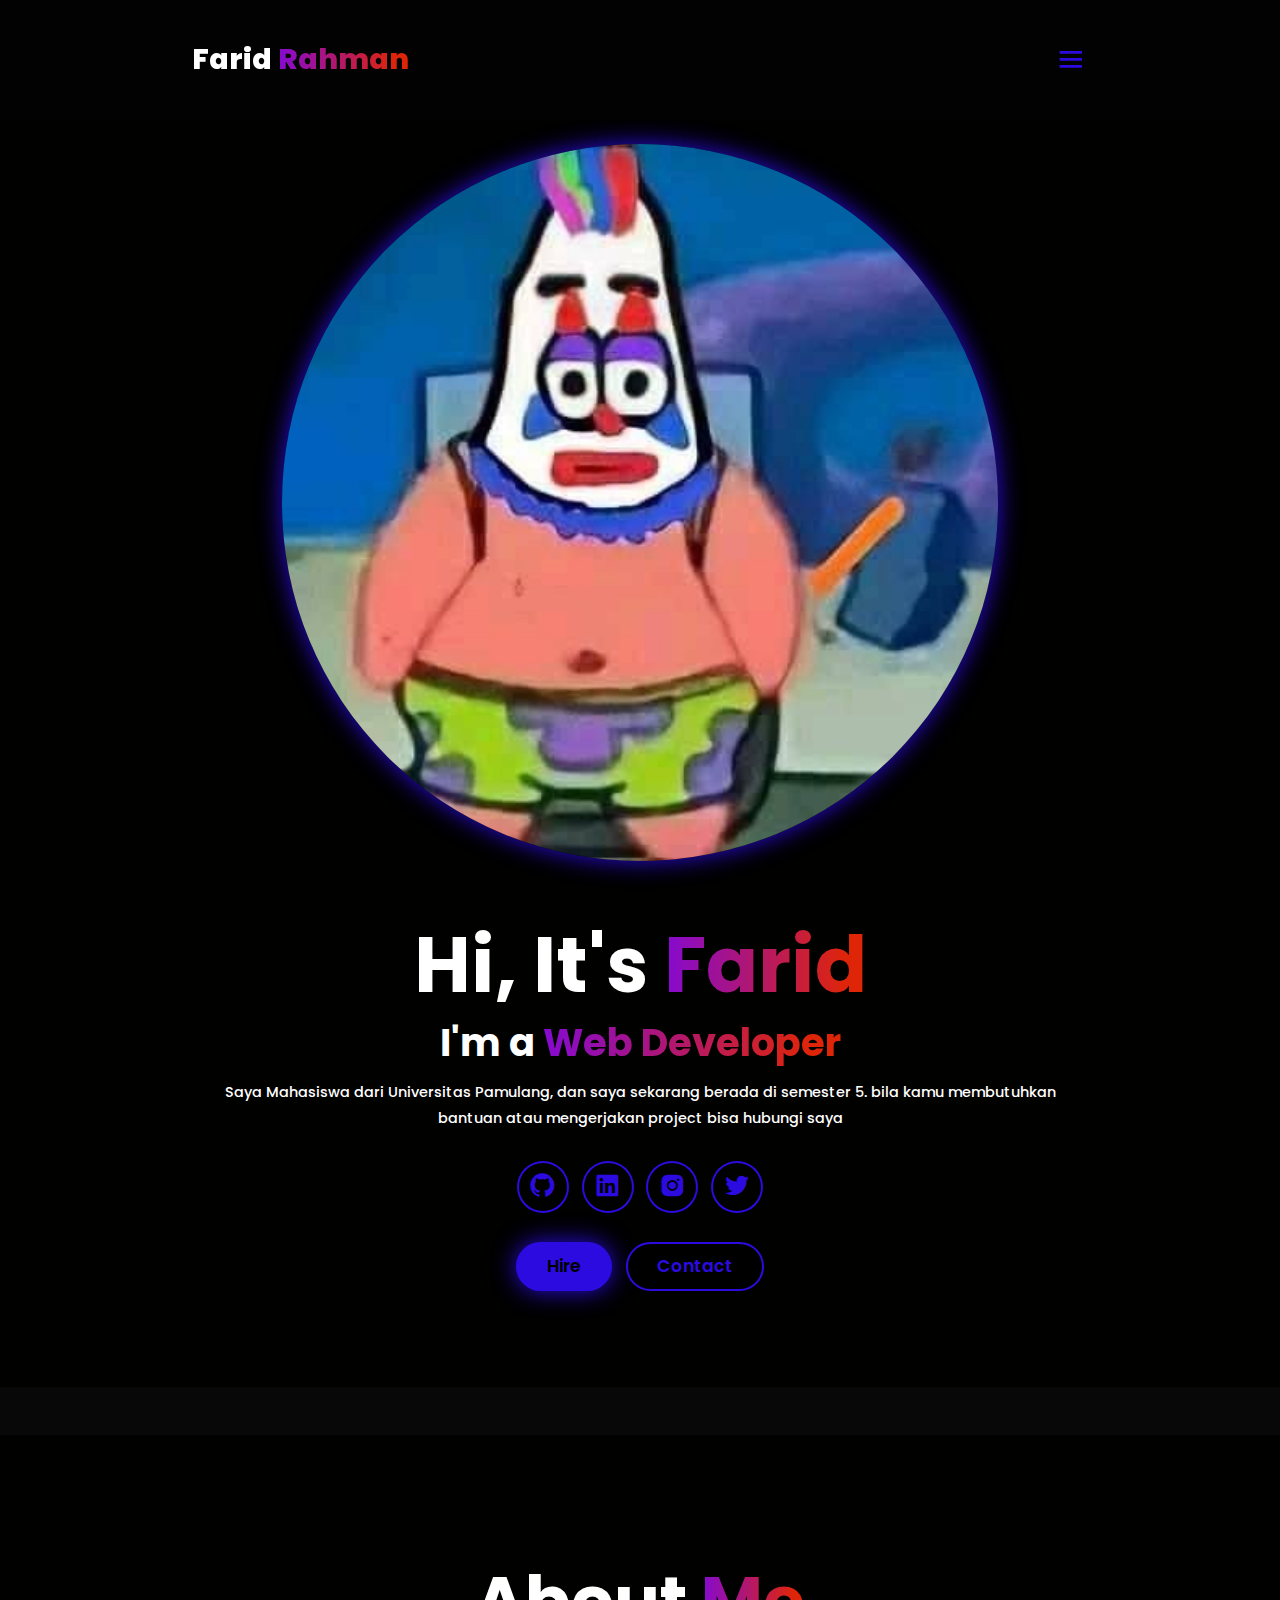
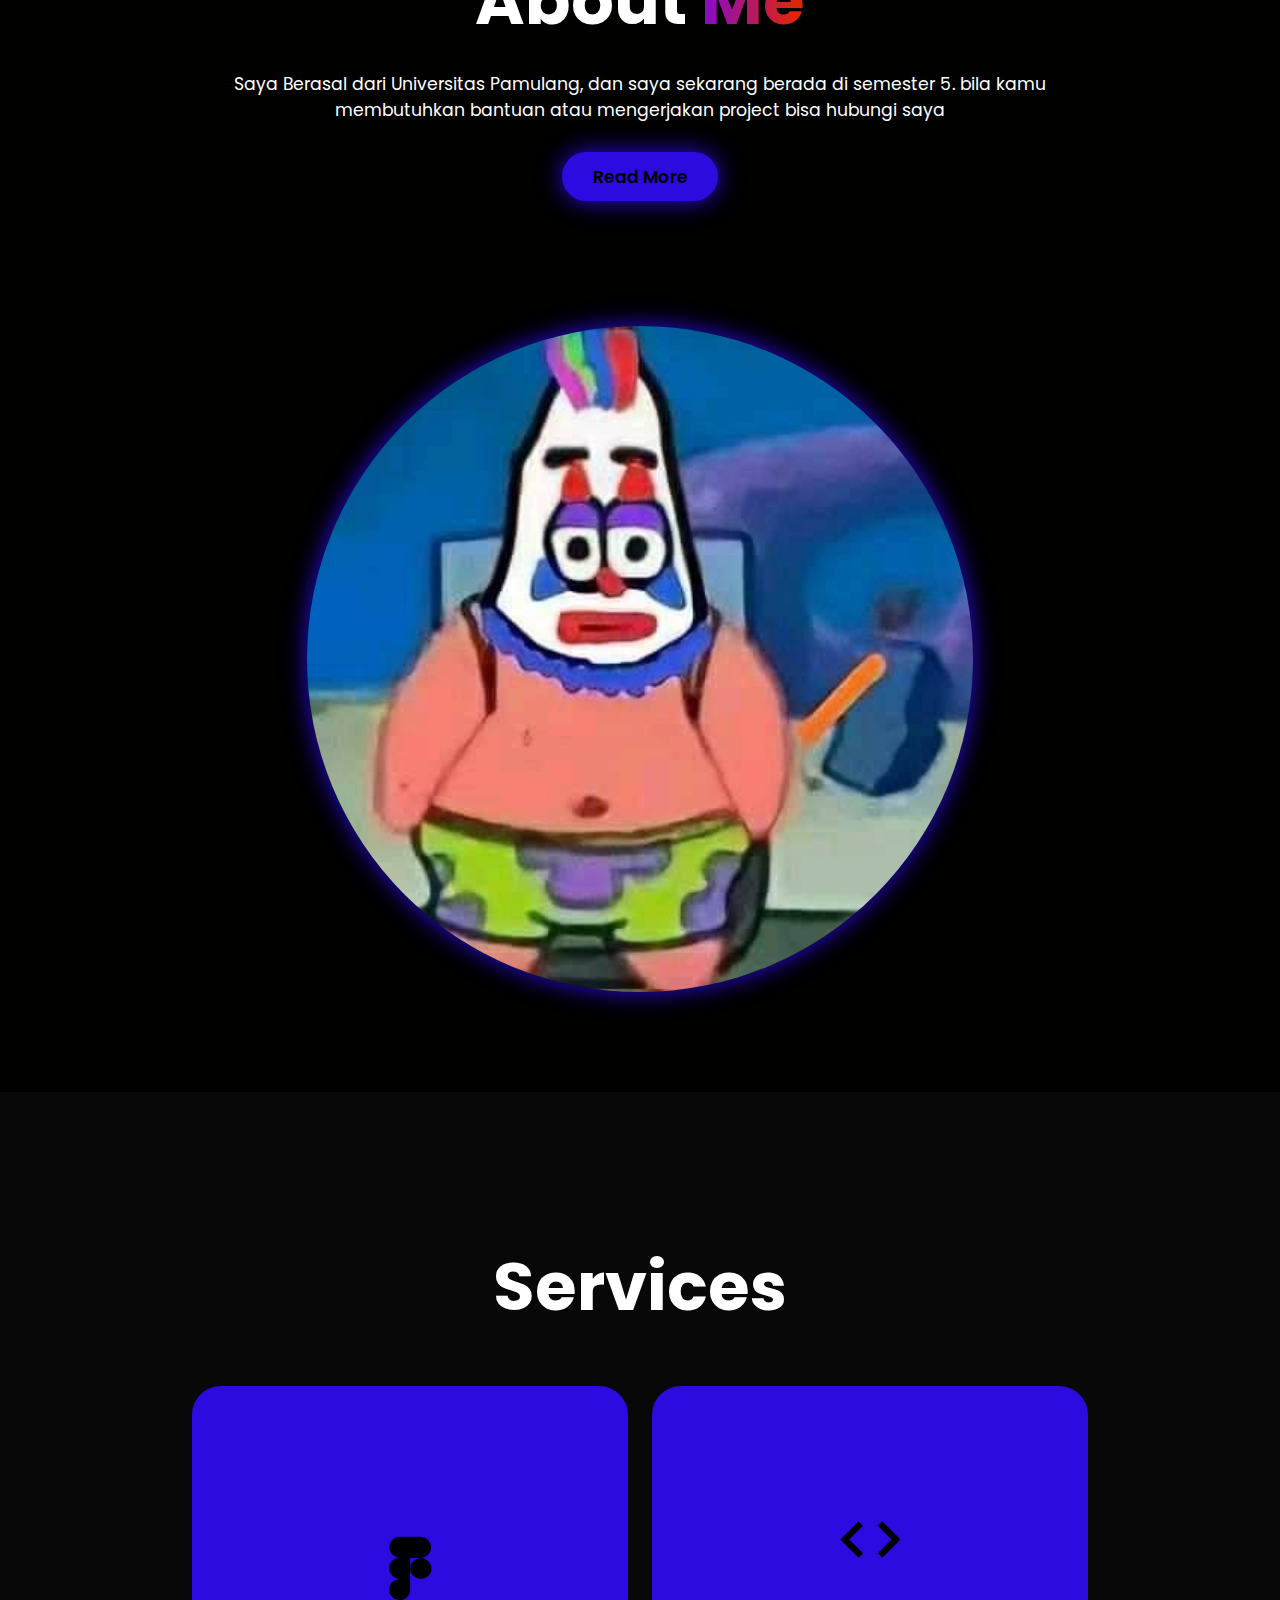
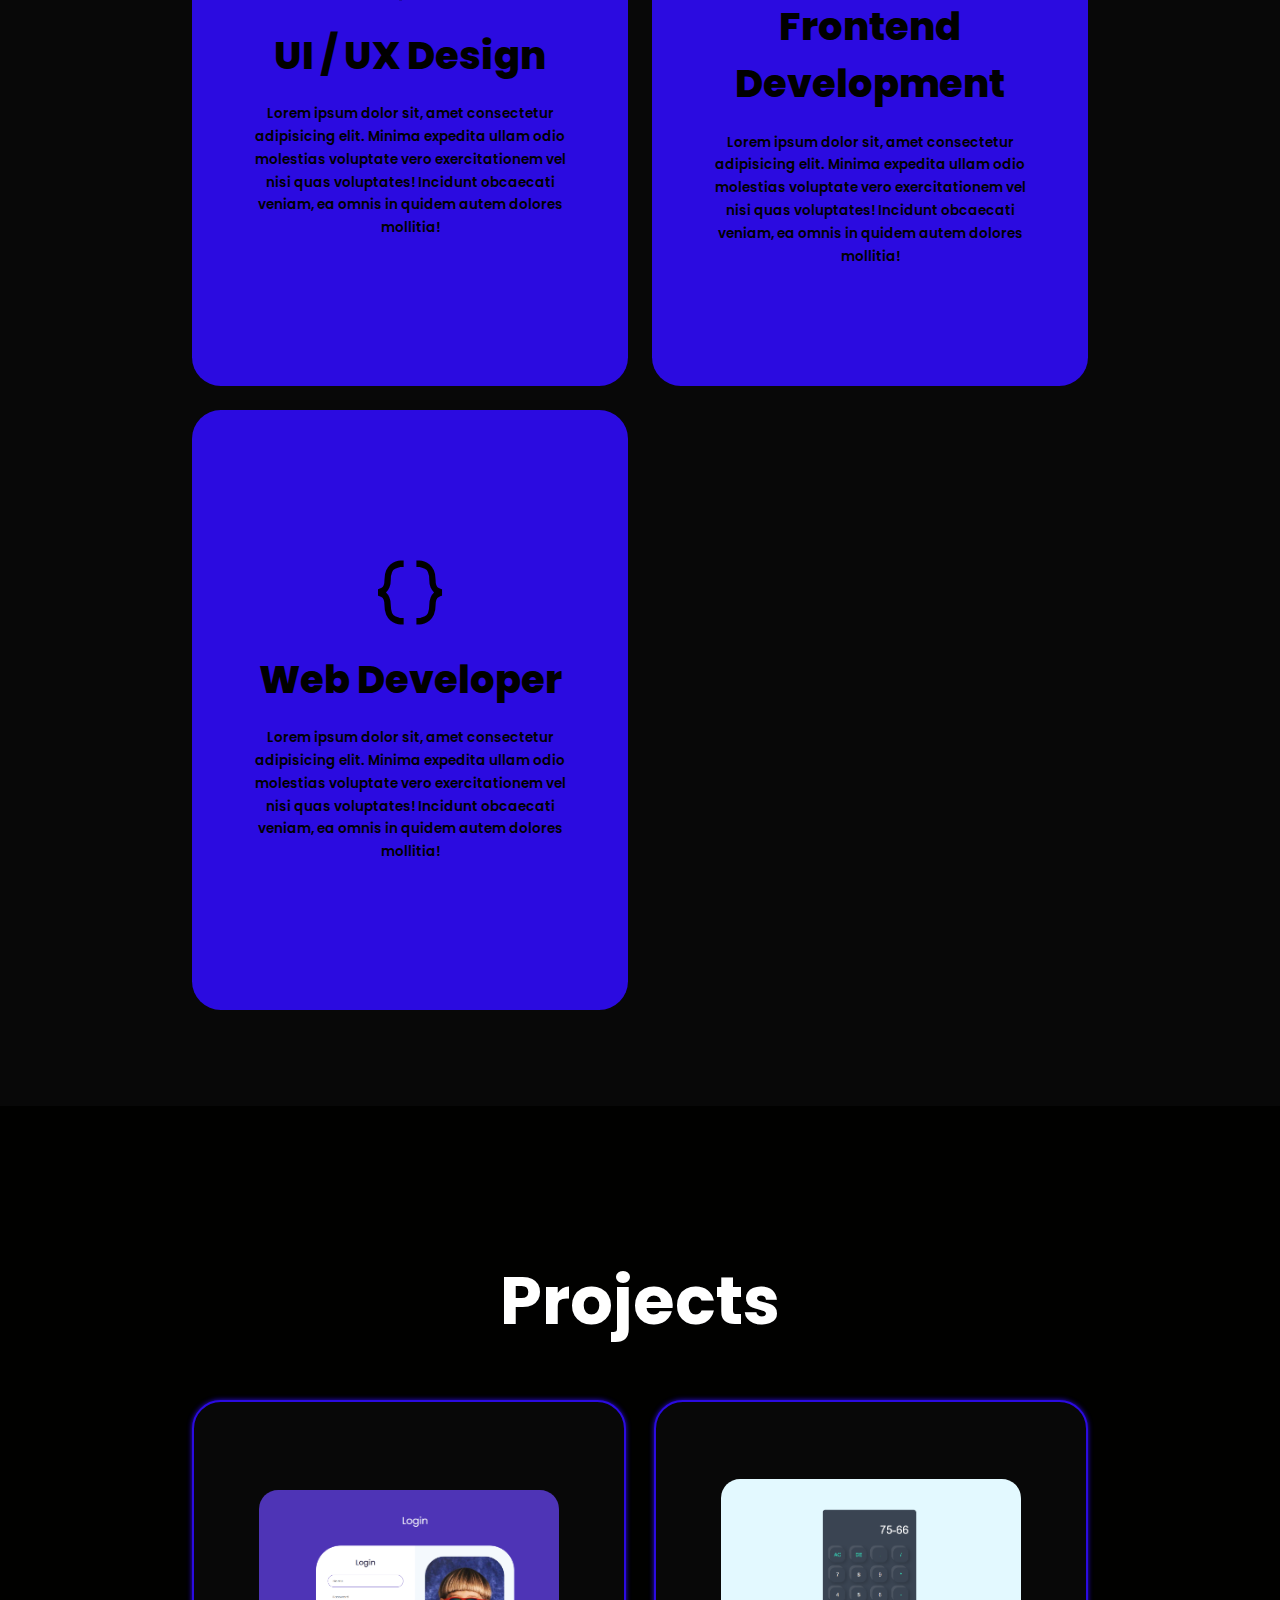
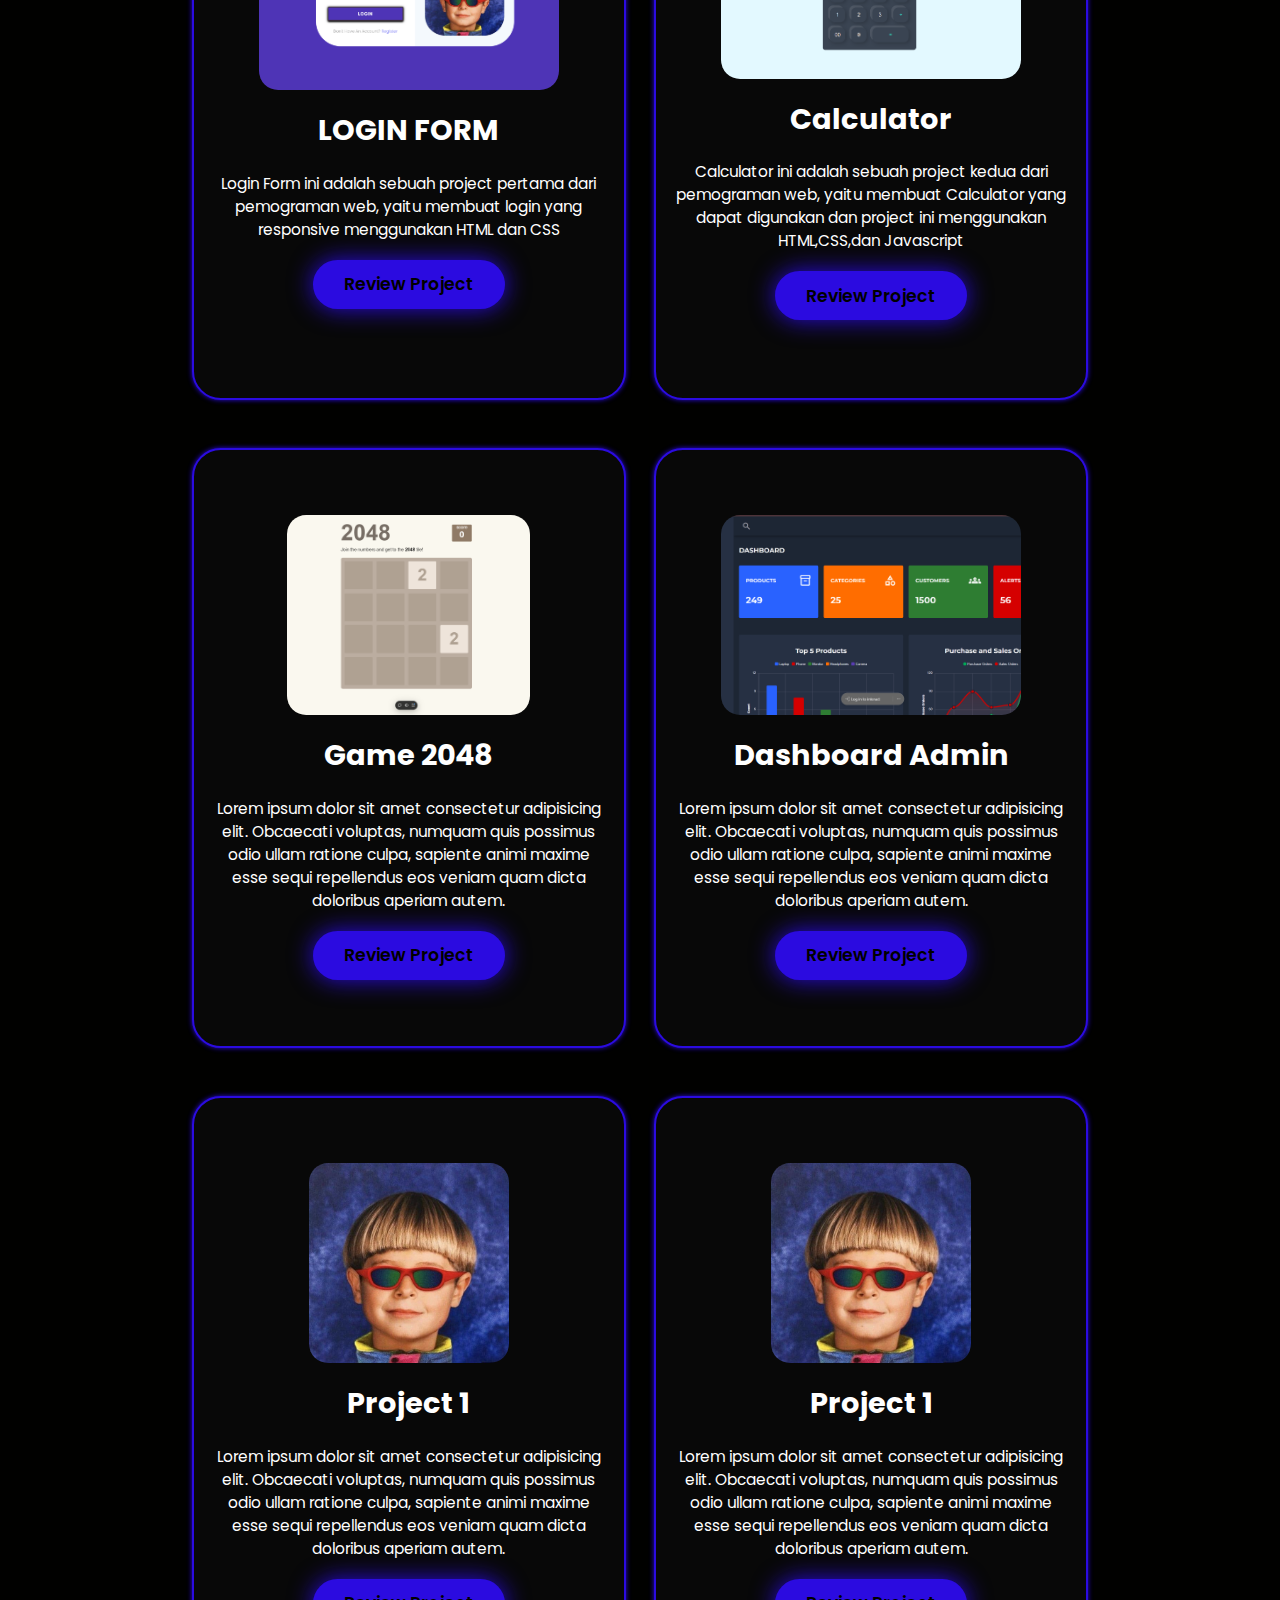
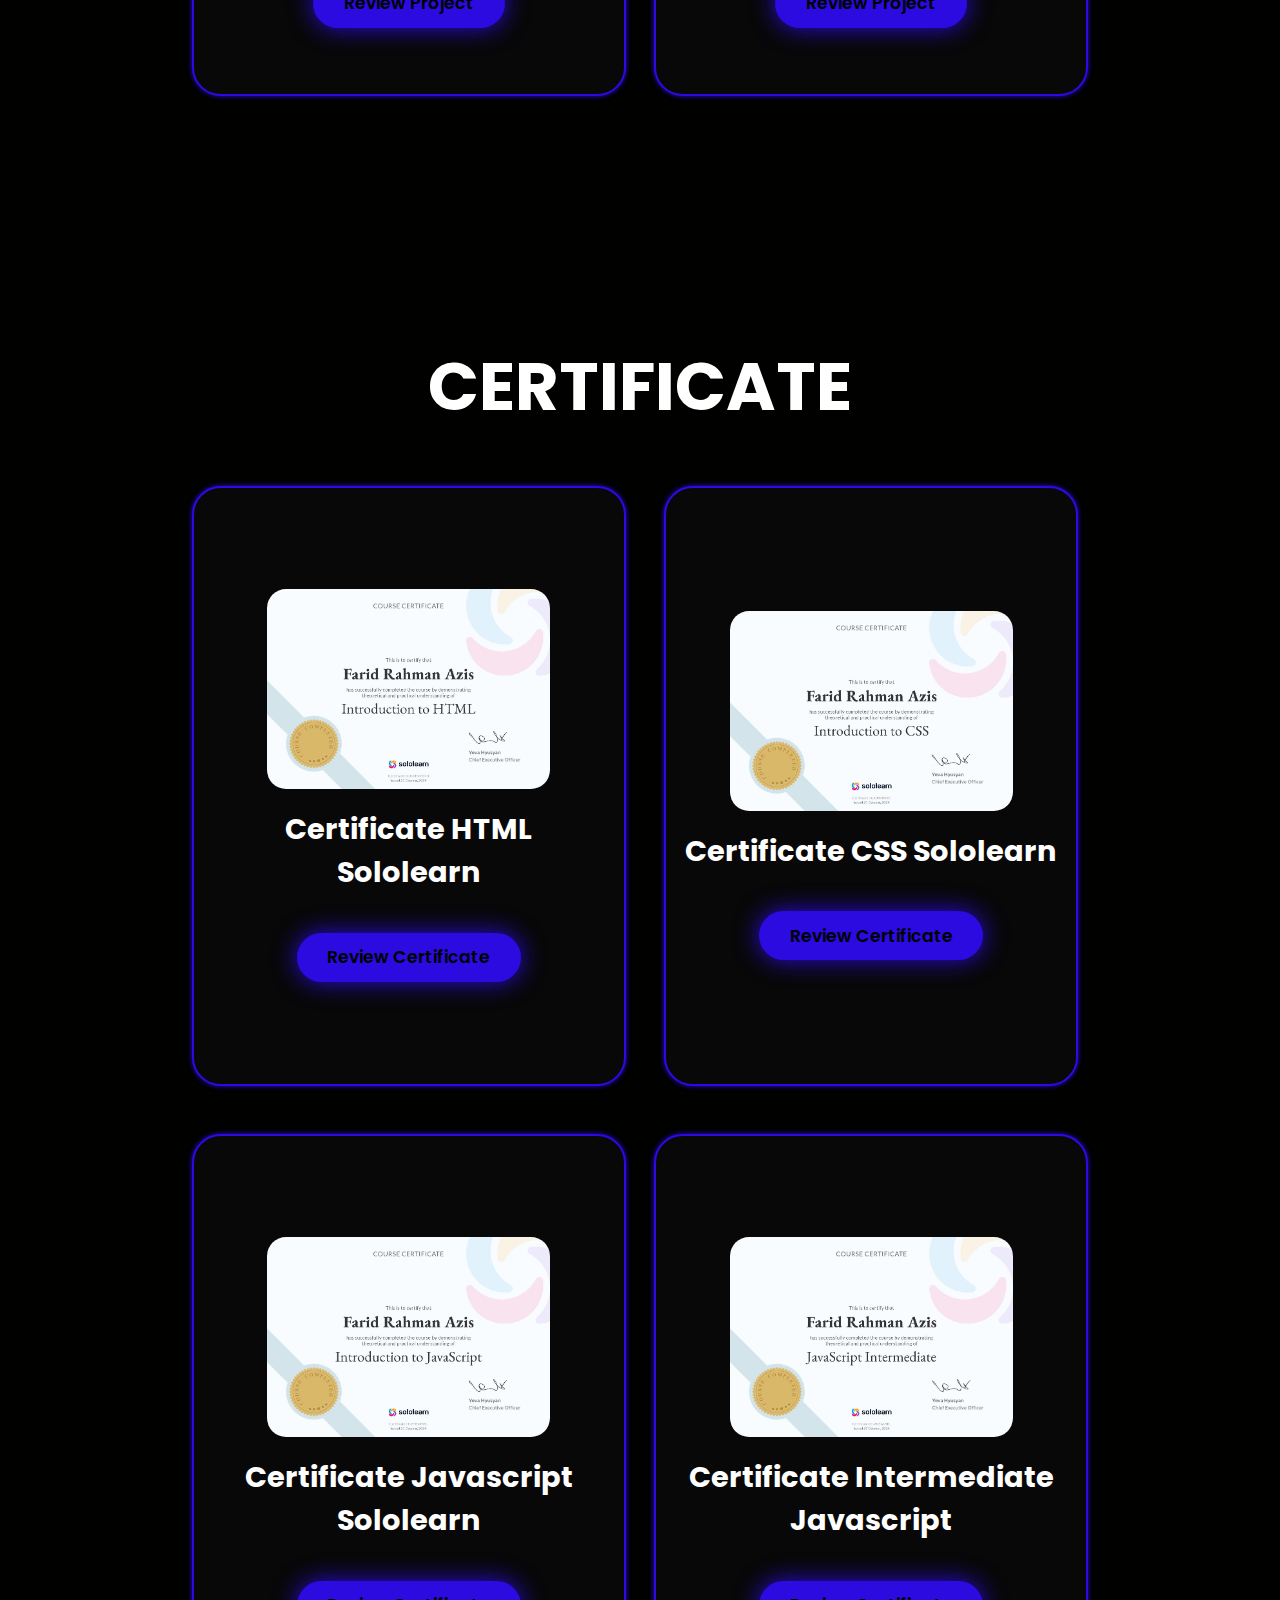
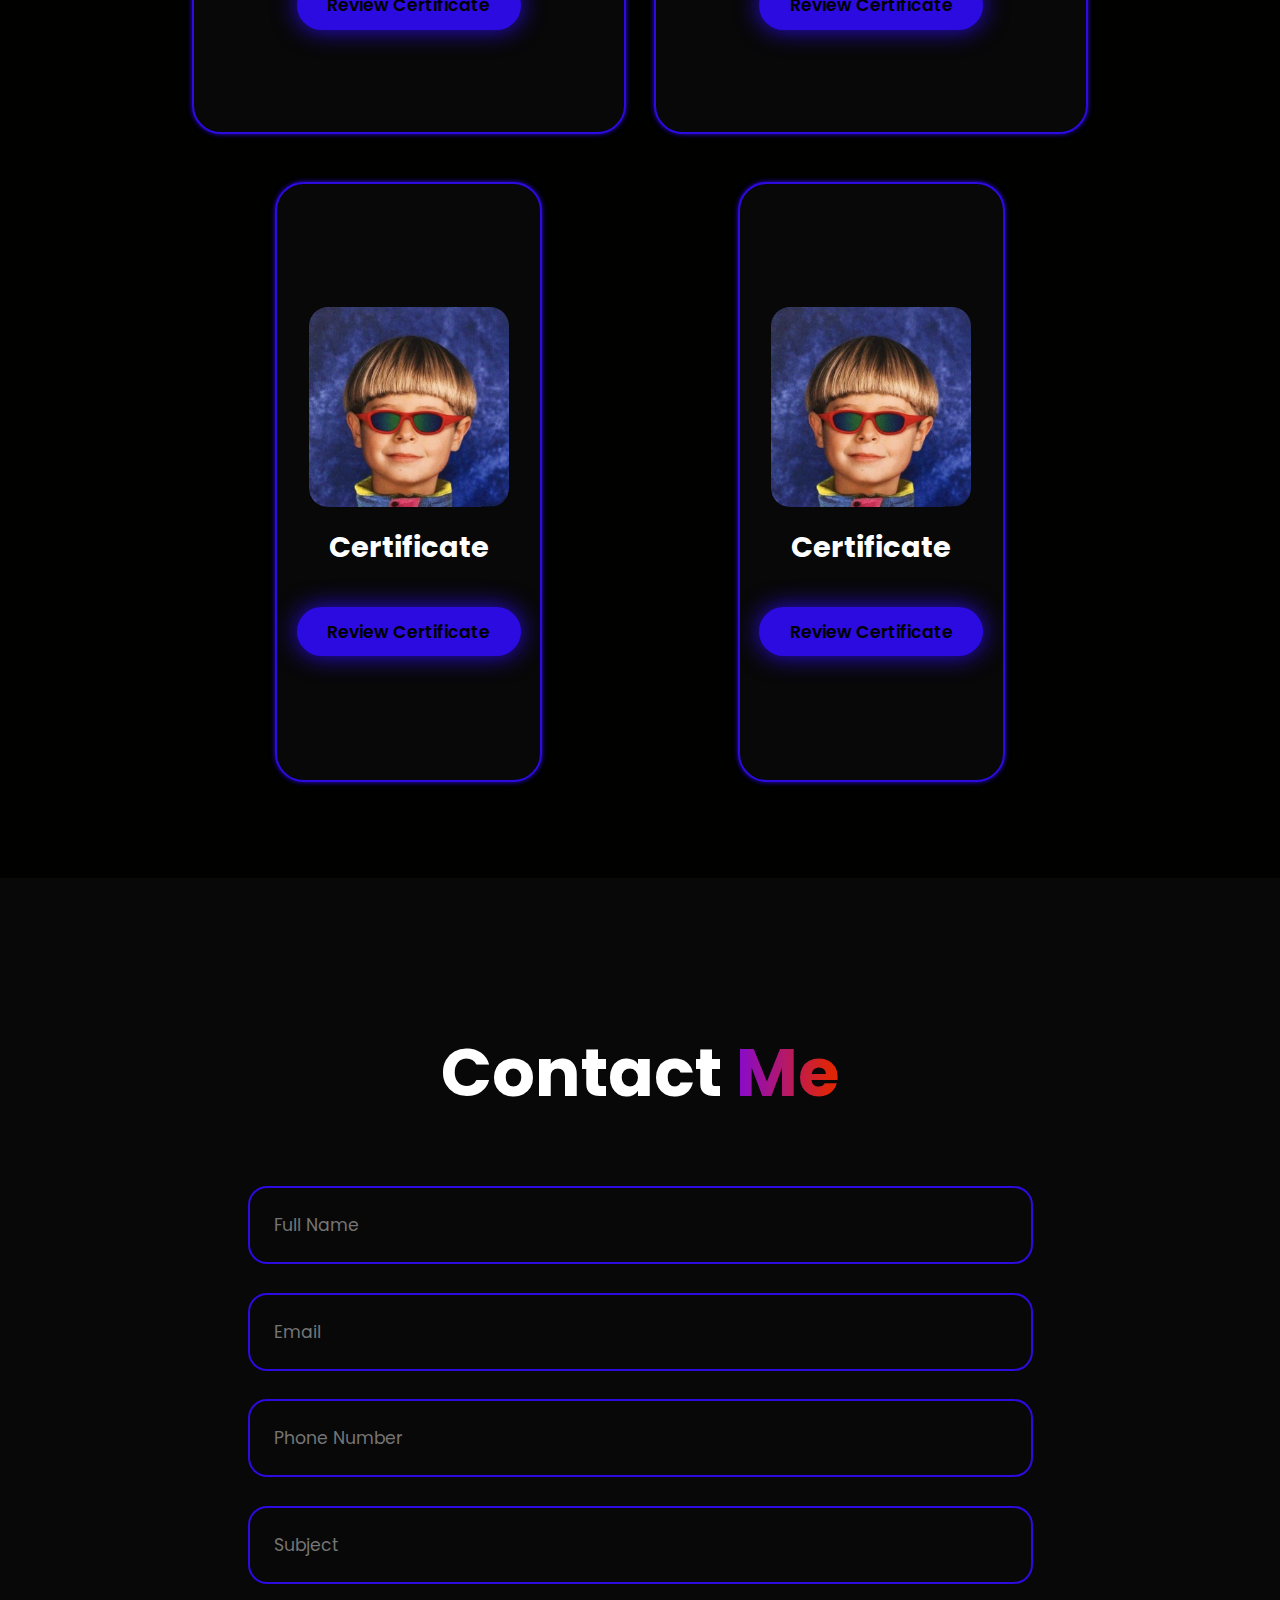
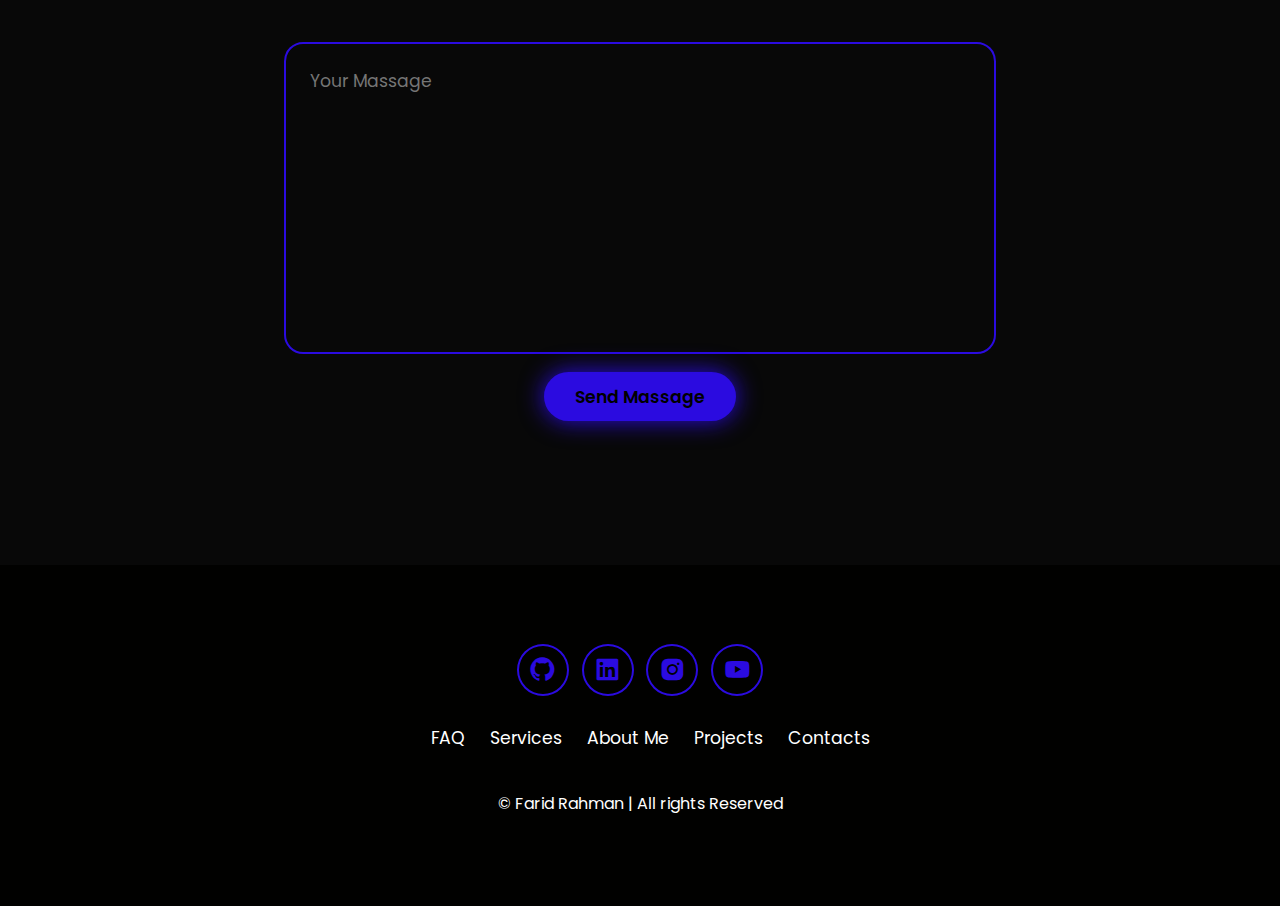
==== index.html @ cf9cace5 "fix" ====
<!DOCTYPE html>
<html lang="en">
<head>
    <meta charset="UTF-8">
    <meta name="viewport" content="width=device-width, initial-scale=1.0">
    <title>Portofolio</title>
    <link rel="stylesheet" href="style.css">
    <link href='https://unpkg.com/boxicons@2.1.4/css/boxicons.min.css' rel='stylesheet'>
</head>
<body>
    <header class="header">

        <a href="#home" class="logo">
            Farid <span>Rahman</span>
        </a>

        <i class="bx bx-menu" id="menu-icon"></i>
        
        <nav class="navbar">
            <a href="#home">Home</a>
            <a href="#about">About</a>
            <a href="#services">Services</a>
            <a href="#projects">Projects</a>
            <a href="#Certificate">Certificate</a>
            <a href="#contact">Contact</a>
        </nav>

        <button class="gradient-btn">Contact Me</button>

        
    </header>

    <section class="home" id="home">
        <div class="home-content">
            <h1>Hi, It's <span>Farid</span></h1>
            <h3>I'm a <span>Web Developer</span></h3>
            <p>Saya Mahasiswa dari Universitas Pamulang, dan saya sekarang berada di semester 5. bila kamu membutuhkan bantuan atau mengerjakan project bisa hubungi saya</p>

            <div class="social-icons">
                <a href="https://github.com/FaridRah16">
                    <i class="bx bxl-github"></i>
                </a>

                <a href="">  <i class="bx bxl-linkedin-square"></i></a>
                

                <a href="https://www.instagram.com/faridrah__/"><i class="bx bxl-instagram-alt"></i></a>
    
                <a href="#"><i class="bx bxl-twitter"></i></a>
            </div>
            
            <div class="btn-group">
                <a href="#" class="btn">Hire</a>
                <a href="#contact" class="btn">Contact</a>
            </div>
        </div>
        
        <div class="home-img">
            <img src="patric.jpg" alt="">
        </div>
        
    </section>


    <section class="about" id="about">
        
    <div class="about-img">
        <img src="patric.jpg" alt="">
    </div>

    <div class="about-content">
        <h2>About <span>Me</span></h2>
        <p>Saya Berasal dari Universitas Pamulang, dan saya sekarang berada di semester 5. bila kamu membutuhkan bantuan atau mengerjakan project bisa hubungi saya</p>
        <a href="#" class="btn">Read More</a>
    </div>

    </section>

    <section class="services" id="services">
        <h2 class="heading">Services</h2>

            <div class="services-container">
                <div class="service-box">
                    <div class="services-info">
                        <i class="bx bxl-figma"></i>
                        <h4>UI / UX Design</h4>
                        <p>Lorem ipsum dolor sit, amet consectetur adipisicing elit. Minima expedita ullam odio molestias voluptate vero exercitationem vel nisi quas voluptates! Incidunt obcaecati veniam, ea omnis in quidem autem dolores mollitia!</p>
                    </div>
                </div>
            
            <div class="service-box">
                <div class="services-info">
                    <i class="bx bx-code"></i>
                    <h4>Frontend Development</h4>
                    <p>Lorem ipsum dolor sit, amet consectetur adipisicing elit. Minima expedita ullam odio molestias voluptate vero exercitationem vel nisi quas voluptates! Incidunt obcaecati veniam, ea omnis in quidem autem dolores mollitia!</p>
                </div>
            </div> 
            
            <div class="service-box">
                <div class="services-info">
                    <i class="bx bx-code-curly"></i>
                    <h4>Web Developer</h4>
                    <p>Lorem ipsum dolor sit, amet consectetur adipisicing elit. Minima expedita ullam odio molestias voluptate vero exercitationem vel nisi quas voluptates! Incidunt obcaecati veniam, ea omnis in quidem autem dolores mollitia!</p>
                </div>
            </div> 
        </div>
    </section>

    <section class="projects" id="projects">
        <h1 class="heading">Projects</h1>

        <div class="projects-box">
            
            <div class="project-card">
                <img src="image.png" alt="">

                <h3>LOGIN FORM</h3>
                <p>Login Form ini adalah sebuah project pertama dari pemograman web, yaitu membuat login yang responsive menggunakan HTML dan CSS </p>
                <a href="https://vercel.live/link/login-ecru-six.vercel.app?via=project-dashboard-alias-list&p=1" class="btn">Review Project</a>
            </div>

            <div class="project-card">
                <img src="calc.png" alt="">
                
                <h3>Calculator</h3>
                <p>Calculator ini adalah sebuah project kedua dari pemograman web, yaitu membuat Calculator yang dapat digunakan dan project ini menggunakan HTML,CSS,dan Javascript</p>
                <a href="https://vercel.live/link/calculator-2-snowy.vercel.app?via=project-dashboard-alias-list&p=1" class="btn">Review Project</a>
            </div>
            
            <div class="project-card">
                <img src="2048.png" alt="">

                <h3>Game 2048</h3>
                <p>Lorem ipsum dolor sit amet consectetur adipisicing elit. Obcaecati voluptas, numquam quis possimus odio ullam ratione culpa, sapiente animi maxime esse sequi repellendus eos veniam quam dicta doloribus aperiam autem.</p>
                <a href="https://2048-snowy.vercel.app/" class="btn">Review Project</a>
            </div>
            
            <div class="project-card">
                <img src="dashboard.png" alt="">

                <h3>Dashboard Admin</h3>
                <p>Lorem ipsum dolor sit amet consectetur adipisicing elit. Obcaecati voluptas, numquam quis possimus odio ullam ratione culpa, sapiente animi maxime esse sequi repellendus eos veniam quam dicta doloribus aperiam autem.</p>
                <a href="https://dasboard-admin.vercel.app/" class="btn">Review Project</a>
            </div>

            <div class="project-card">
                <img src="foto.jpg" alt="">

                <h3>Project 1</h3>
                <p>Lorem ipsum dolor sit amet consectetur adipisicing elit. Obcaecati voluptas, numquam quis possimus odio ullam ratione culpa, sapiente animi maxime esse sequi repellendus eos veniam quam dicta doloribus aperiam autem.</p>
                <div class="btn">Review Project</div>
            </div>

            <div class="project-card">
                <img src="foto.jpg" alt="">

                <h3>Project 1</h3>
                <p>Lorem ipsum dolor sit amet consectetur adipisicing elit. Obcaecati voluptas, numquam quis possimus odio ullam ratione culpa, sapiente animi maxime esse sequi repellendus eos veniam quam dicta doloribus aperiam autem.</p>
                <div class="btn">Review Project</div>
            </div>
        </div>
    </section>

    <section class="projects" id="Certificate">
        <h1 class="heading">CERTIFICATE</h1> 

        <div class="projects-box">
            
            <div class="project-card">
                <img src="certifhtml.jpg" alt="">

                <h3>Certificate HTML Sololearn</h3>
                <p></p>
                <a href="https://www.sololearn.com/certificates/CC-GGHXYO7D" class="btn">Review Certificate </a>
            </div>

            <div class="project-card">
                <img src="certifcss.jpg" alt="">
                
                <h3>Certificate CSS Sololearn</h3>
                <p></p>
                <a href="https://www.sololearn.com/certificates/CC-EJNOAIXE" class="btn">Review Certificate</a>
            </div>
            
            <div class="project-card">
                <img src="certifjava.jpg" alt="">

                <h3>Certificate Javascript Sololearn</h3>
                <p></p>
                <a href="https://www.sololearn.com/certificates/CC-PFRXIMRL" class="btn">Review Certificate</a>
            </div>
            
            <div class="project-card">
                <img src="intermediate java.jpg" alt="">

                <h3>Certificate Intermediate Javascript</h3>
                <p></p>
                <a href="https://www.sololearn.com/certificates/CC-WJBAU9KL" class="btn">Review Certificate</a>
            </div>

            <div class="project-card">
                <img src="foto.jpg" alt="">

                <h3>Certificate</h3>
                <p></p>
                <div class="btn">Review Certificate</div>
            </div>

            <div class="project-card">
                <img src="foto.jpg" alt="">

                <h3>Certificate</h3>
                <p></p>
                <div class="btn">Review Certificate</div>
            </div>
        </div>
    </section>

    <section class="contact" id="contact">

        <h2 class="heading">Contact <span>Me</span></h2>

        <form action="#">
            <div class="input-group">
                <div class="input-box">
                    <input type="text" placeholder="Full Name">
                    <input type="email" placeholder="Email">
                </div>
                <div class="input-box">
                    <input type="number" placeholder="Phone Number">
                    <input type="text" placeholder="Subject">
                </div>
            </div>

            <div class="input-group-2">
                <textarea name="" id="" placeholder="Your Massage" cols="30" rows="10"></textarea>
                <input type="Submit" value="Send Massage" class="btn">
            </div>
        </form>
    </section>
    

    <footer class="footer">
        <div class="social-icons">
            <a href="https://github.com/FaridRah16">
                <i class="bx bxl-github"></i>
            </a>

            <a href="#">  <i class="bx bxl-linkedin-square"></i></a>

            <a href="https://www.instagram.com/faridrah__/"><i class="bx bxl-instagram-alt"></i></a>

            <a href="#"><i class="bx bxl-youtube"></i></a>
        </div>

        <ul class="list">
            <li>
                <a href="#">FAQ</a>
            </li>

            <li>
                <a href="#services">Services</a>
            </li>

            <li>
                <a href="#about">About Me</a>
            </li>

            <li>
                <a href="#projects">Projects</a>
            </li>

            <li>
                <a href="#contact">Contacts</a>
            </li>
        </ul>

        <p class="copyright">
            &copy; Farid Rahman | All rights Reserved
        </p>
    </footer>
    <script src="script.js"></script>
</body>
</html>
---- style.css ----
@import url("https://fonts.googleapis.com/css2?family=Poppins:ital,wght@0,100;0,200;0,300;0,400;0,500;0,600;0,700;0,800;0,900;1,100;1,200;1,300;1,400;1,500;1,600;1,700;1,800;1,900&display=swap");
* {
  margin: 0;
  padding: 0;
  box-sizing: border-box;
  text-decoration: none;
  scroll-behavior: smooth;
  font-family: "Poppins";
}
:root {
  --bg-color: #080808;
  --second-bg-color: #010100;
  --text-color: white;
  --main-color: #2b0be0;
}
html {
  font-size: 60%;
  overflow-x: hidden;
}
body {
  background: var(--bg-color);
  color: var(--text-color);
}
.header {
  position: fixed;
  width: 100%;
  top: 0;
  left: 0;
  padding: 4rem 15%;
  background: rgba(0, 0, 0, 0.3);
  backdrop-filter: blur(100px);
  display: flex;
  justify-content: space-between;
  align-items: center;
  z-index: 1000;
}
#menu-icon {
  font-size: 3.5rem;
  color: var(--main-color);
  display: none;
}
.logo {
  font-size: 3rem;
  color: var(--text-color);
  font-weight: 800;
  cursor: pointer;
  transition: 0.3s ease-in-out;
}
.logo:hover {
  transform: scale(1.1);
}
span {
  background: linear-gradient(270deg, #df2508 10%, #850ad1 100%);
  background-clip: text;
  color: transparent;
}
.navbar a {
  font-size: 1.8rem;
  color: var(--text-color);
  margin-left: 4rem;
  font-weight: 500;
  transition: 0.3s ease-in-out;
  border-bottom: 3px solid transparent;
}
.navbar a:hover {
  color: var(--main-color);
  border-bottom: 3px solid var(--main-color);
}
.gradient-btn {
  font-size: 1.8rem;
  padding: 1rem 2rem;
  border-radius: 3rem;
  background: linear-gradient(270deg, #df2508 10%, #850ad1 100%);
  letter-spacing: 1px;
  cursor: pointer;
  transition: 0.3s ease-in-out;
  color: white;
  border: none;
  text-wrap: nowrap;
}
.gradient-btn:hover {
  transform: scale(1.05);
}
section {
  min-height: 100vh;
  padding: 10rem 15%;
}
.home {
  display: flex;
  justify-content: center;
  align-items: center;
  gap: 10rem;
  background: var(--second-bg-color);
}
.home-content {
  display: flex;
  flex-direction: column;
  align-items: flex-end;
  text-align: right;
}
.home-content h1 {
  font-size: 8rem;
  font-weight: 700;
  margin-top: 1.5rem;
  line-height: 1;
}
.home-content h3{
  margin: 1rem 0;
  font-size: 4rem;
}
.home-content p{
  font-size: 1.5rem;
  font-weight: 500;
  line-height: 1.8;
}
.home-img img{
    width: 30vw;
    border-radius: 50%;
    box-shadow: 0 0 25px var(--main-color);
    transition: 0.4s ease-in-out;
    -webkit-border-radius: 50%;
    -moz-border-radius: 50%;
    -ms-border-radius: 50%;
    -o-border-radius: 50%;
}
.home-img img:hover {
  box-shadow: 0 0 25px var(--main-color), 
            0 0 25px var(--main-color),
            0 0 25px var(--main-color);
}
.social-icons a {
  display: inline-flex;
  justify-content: center;  
  align-items: center;
  font-size: 3rem;
  padding: 1rem;
  background: transparent;
  border: 2px solid var(--main-color);
  border-radius: 50%;
  color: var(--main-color);
  margin: 3rem 0.5rem;
  transition: 0.3s ease-in-out;
}
.social-icons a:hover {
  color: var(--text-color);
  background-color: var(--main-color);
  transform: scale(1.2) translateY(-5px);
  box-shadow: 0 0 25px var(--main-color);
}
.btn-group {
  display: flex;
  gap: 1.5rem;
}
.btn {
  display: inline-block;
  padding: 1rem 3rem;
  background-color: var(--main-color);
  box-shadow: 0 0 25px var(--main-color);
  border-radius: 3rem;
  font-size: 1.8rem;
  color: black;
  border: 2px solid transparent;
  font-weight: 600;
  transition: 0.3s ease-in-out;
}
.btn:hover {
  transform: scale(1.05);
  box-shadow: 0 0 25px var(--main-color), 0 0 50px var(--main-color);
}
.btn-group a:nth-of-type(2) {
  background-color: black;
  color: var(--main-color);
  border: 2px solid var(--main-color);
  box-shadow: 0 0 25px transparent;
}
.btn-group a:nth-of-type(2):hover {
  box-shadow: 0 0 25px var(--main-color);
  background-color: var(--main-color);
  color: black;
}

.about {
  display: flex;
  justify-content: center;
  align-items: center;
  gap: 10rem;
  background: var(--second-bg-color);
}
.about-img img {
  width: 32vw;
  border-radius: 50%;
  box-shadow: 0 0 25px var(--main-color);
  transition: 0.4s ease-in-out;
}

.about-img img:hover {
  box-shadow: 0 0 25px var(--main-color), 
              0 0 50px var(--main-color),
              0 0 100px var(--main-color);
}
.about-content h2 {
  font-size: 7rem;
  text-align: left;
}
.about-content p {
  font-size: 1.8rem;
}
.about-content .btn {
  margin: 3rem 0;
}

::-webkit-scrollbar {
  width: 20px;
}

::-webkit-scrollbar-thumb {
  background-color: var(--main-color);
}
::-webkit-scrollbar-track {
  background-color: var(--bg-color);
}

.heading {
  text-align: center;
  font-size: 7rem;
  margin: 5rem 0;
}

.services{
  background-color: var(--bg-color);
  color: black;
}
.services h2{
  color: var(--text-color);
}
.services-container{
  display: grid;
  grid-template-columns: repeat(auto-fit, minmax(300px, 1fr));
  align-items: center;
  gap: 2.5rem;
}
.service-box{
  display: flex;
  justify-content: center;
  align-items: center;
  background-color: var(--main-color);
  height: 600px;
  border-radius: 3rem;
  cursor: pointer;
  border: 5px solid transparent;
  transition: 0.4s ease-in-out;
  -webkit-border-radius: 3rem;
  -moz-border-radius: 3rem;
  -ms-border-radius: 3rem;
  -o-border-radius: 3rem;
}
.service-box:hover {
  background: var(--second-bg-color);
  color: var(--main-color);
  border: 5px solid var(--main-color);
  transform: scale(1.03);
  -webkit-transform: scale(1.03);
  -moz-transform: scale(1.03);
  -ms-transform: scale(1.03);
  -o-transform: scale(1.03);
}
.services-info {
  display: flex;
  flex-direction: column;
  text-align: center;
  justify-content: center;
  align-items: center;
  padding: 5rem;
}
.services-info h4 {
  font-size: 4rem;
  margin: 2rem 0;
  font-weight: 800;
}
.services-info p {
  font-size: 1.4rem;
  font-weight: 600;
  line-height: 1.7;
}
.services-info i {
  font-size: 8rem;
}

.projects{
  background-color: var(--second-bg-color);
}
.projects-box{
  display: grid;
  grid-template-columns: repeat(auto-fit, minmax(350px, 1fr));
  place-items: center;
  gap: 3rem;
  row-gap: 5rem;
}
.project-card{
  display: flex;
  height: 600px;
  flex-direction: column;
  align-items: center;
  justify-content: center;
  text-align: center;
  background-color: var(--bg-color);
  border: 2px solid var(--main-color);
  border-radius: 3rem;
  gap: 2rem;
  padding: 5rem 2rem;
  overflow: hidden;
  cursor: pointer;
  box-shadow: 0 0 5px var(--main-color);
  transition: 0.3s ease;
}
.project-card:hover{
  box-shadow: 0 0 25px var(--main-color),              0 0 50px var(--main-color);
  transform: scale(1.02);
  -webkit-transform: scale(1.02);
  -moz-transform: scale(1.02);
  -ms-transform: scale(1.02);
  -o-transform: scale(1.02);
}
.project-card img{
  max-width: 300px;
  height: 200px;
  border-radius: 2em;
  object-fit: cover;
  -webkit-border-radius: 2em;
  -moz-border-radius: 2em;
  -ms-border-radius: 2em;
  -o-border-radius: 2em;
}
  .project-card h3{
    font-size: 3rem;
  }
  .project-card p{
    font-size: 1.6rem;
  }

.contact{
  background-color: var(--bg-color);
}
.contact h2{
  margin-bottom: 3rem;
  color: var(--text-color);
}
.contact form{
  display: flex;
  align-items: center;
  justify-content: center;
  gap: 3rem;
  margin: 5rem 0;
  text-align: center;
}

.contact form .input-box input,
.contact form textarea{
  width: 100%;
  padding: 2.5rem;
  font-size: 1.8rem;
  color: var(--text-color);
  background-color: var(--bg-color);
  border-radius: 2rem;
  border: 2px solid var(--main-color);
  margin: 1.5rem 0;
  resize: none;
  -webkit-border-radius: 2rem;
  -moz-border-radius: 2rem;
  -ms-border-radius: 2rem;
  -o-border-radius: 2rem;
}
.footer{
  background-color: var(--second-bg-color);
  padding: 50px 0;
}
.footer .social-icons{
  text-align: center;
}
.footer ul{
  text-align: center;
  font-size: 1.8rem;
}
.footer ul li{
  display: inline-block;
  margin-left: 20px;
}
.footer ul li a{
  color: white;
  border-bottom: 3px solid transparent;
  transition: 0.3s ease-in-out;
  -webkit-transition: 0.3s ease-in-out;
  -moz-transition: 0.3s ease-in-out;
  -ms-transition: 0.3s ease-in-out;
  -o-transition: 0.3s ease-in-out;
}
.footer ul li a:hover{
  border-bottom: 3px solid var(--main-color);
}
.footer .copyright{
  text-align: center;
  margin: 40px;
  font-size: 16px;
}

@media(max-width:1285px){
  #menu-icon{
    display:block
  }
  .navbar{
    position: absolute;
    top: 100%;
    right: 0;
    width: 50%;
    padding: 1rem 3rem;
    background: rgba(0, 0, 0, 0.8);
    border-bottom-left-radius: 2rem;
    border-left: 2px solid var(--main-color);
    border-bottom: 2px solid var(--main-color);
    display: none;
  }
  .navbar a{
    display: block;
    font-size: 2rem;
    margin: 3rem 0;
    color: var(--text-color);
  }
  .navbar.active{
    display: block;
  }
  .gradient-btn{
    display: none;
  }
  .home{
    flex-direction: column-reverse;
    margin: 5rem 0;
    gap: 5rem;
  }
  .home-content{
    align-items: center;
    text-align: center;
  }
  .home-img img{
    width: 56vw;
  }
  .about{
    flex-direction: column-reverse;
    text-align: center;
  }
  .about h2{
    text-align: center;
    margin: 2rem 0;
  }
  .about img{
    width: 52vw;
  }
  .contact form{
    flex-direction: column;
  }
}
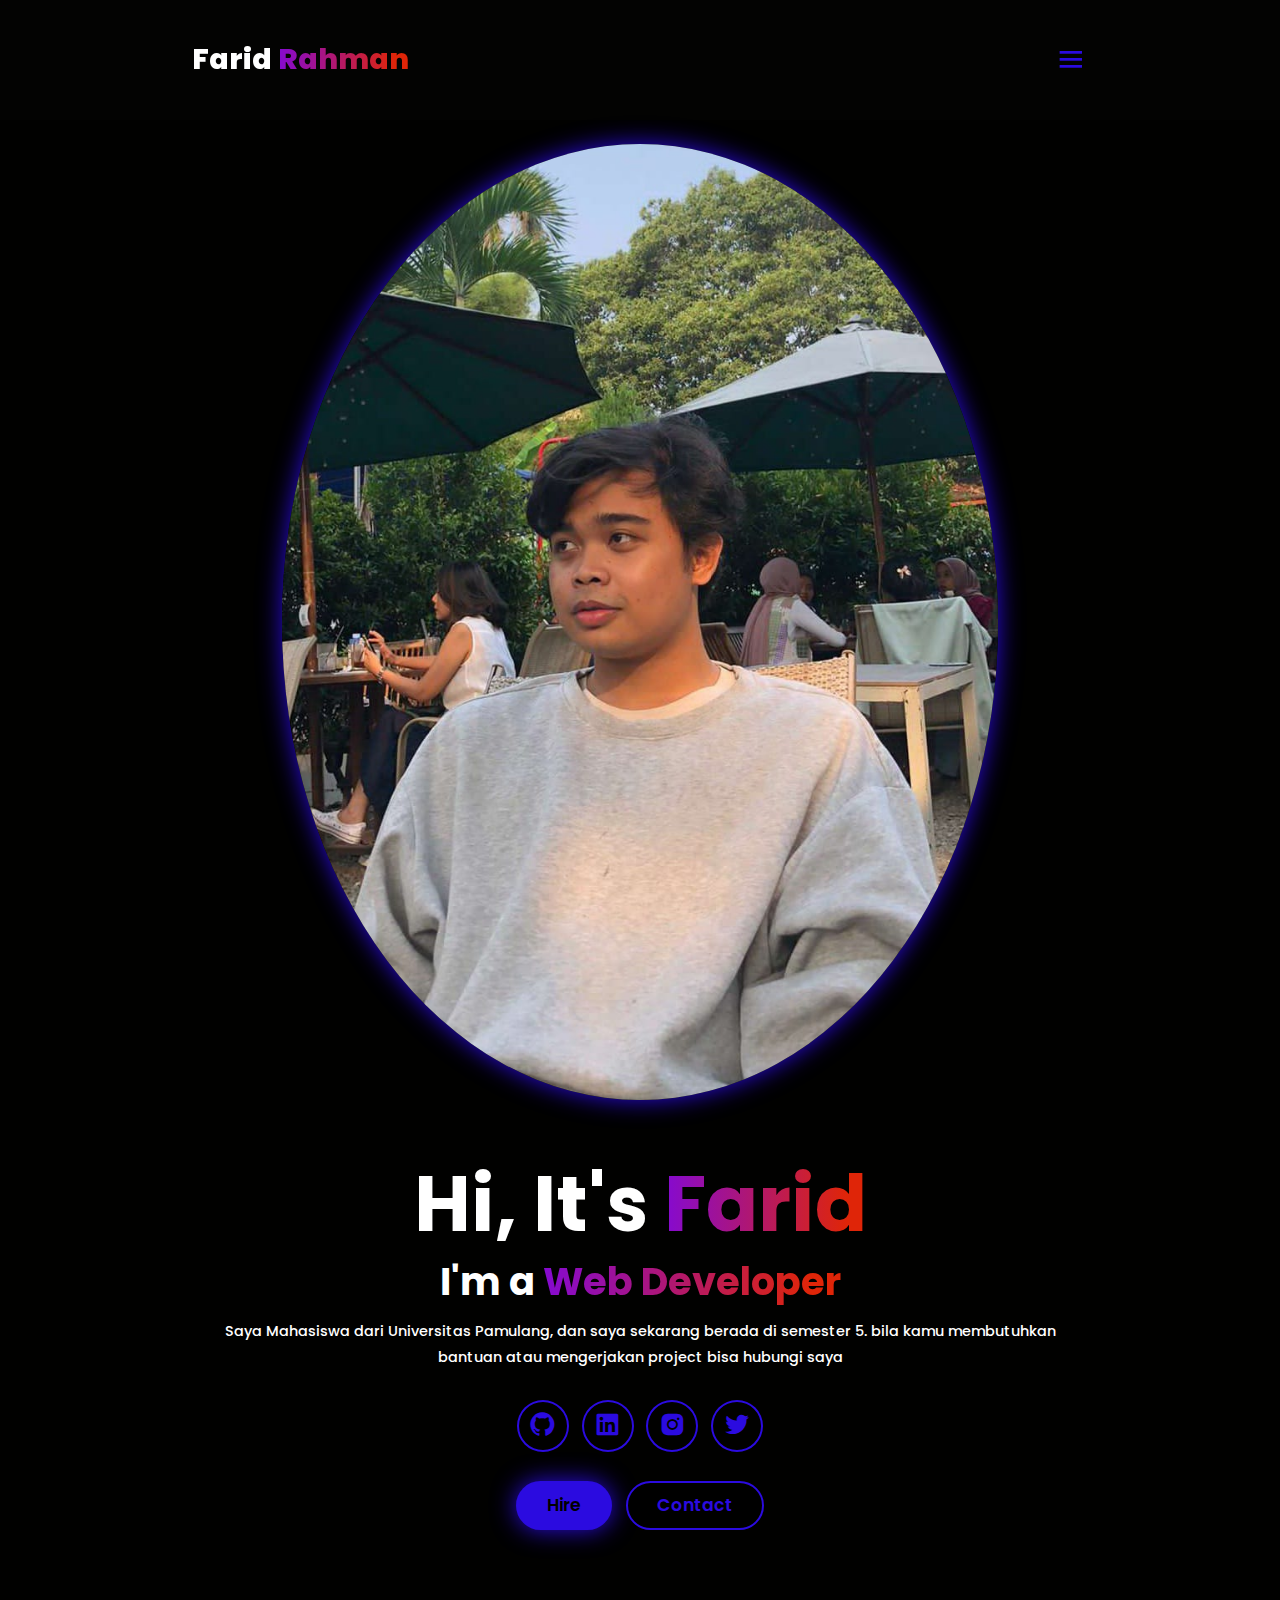
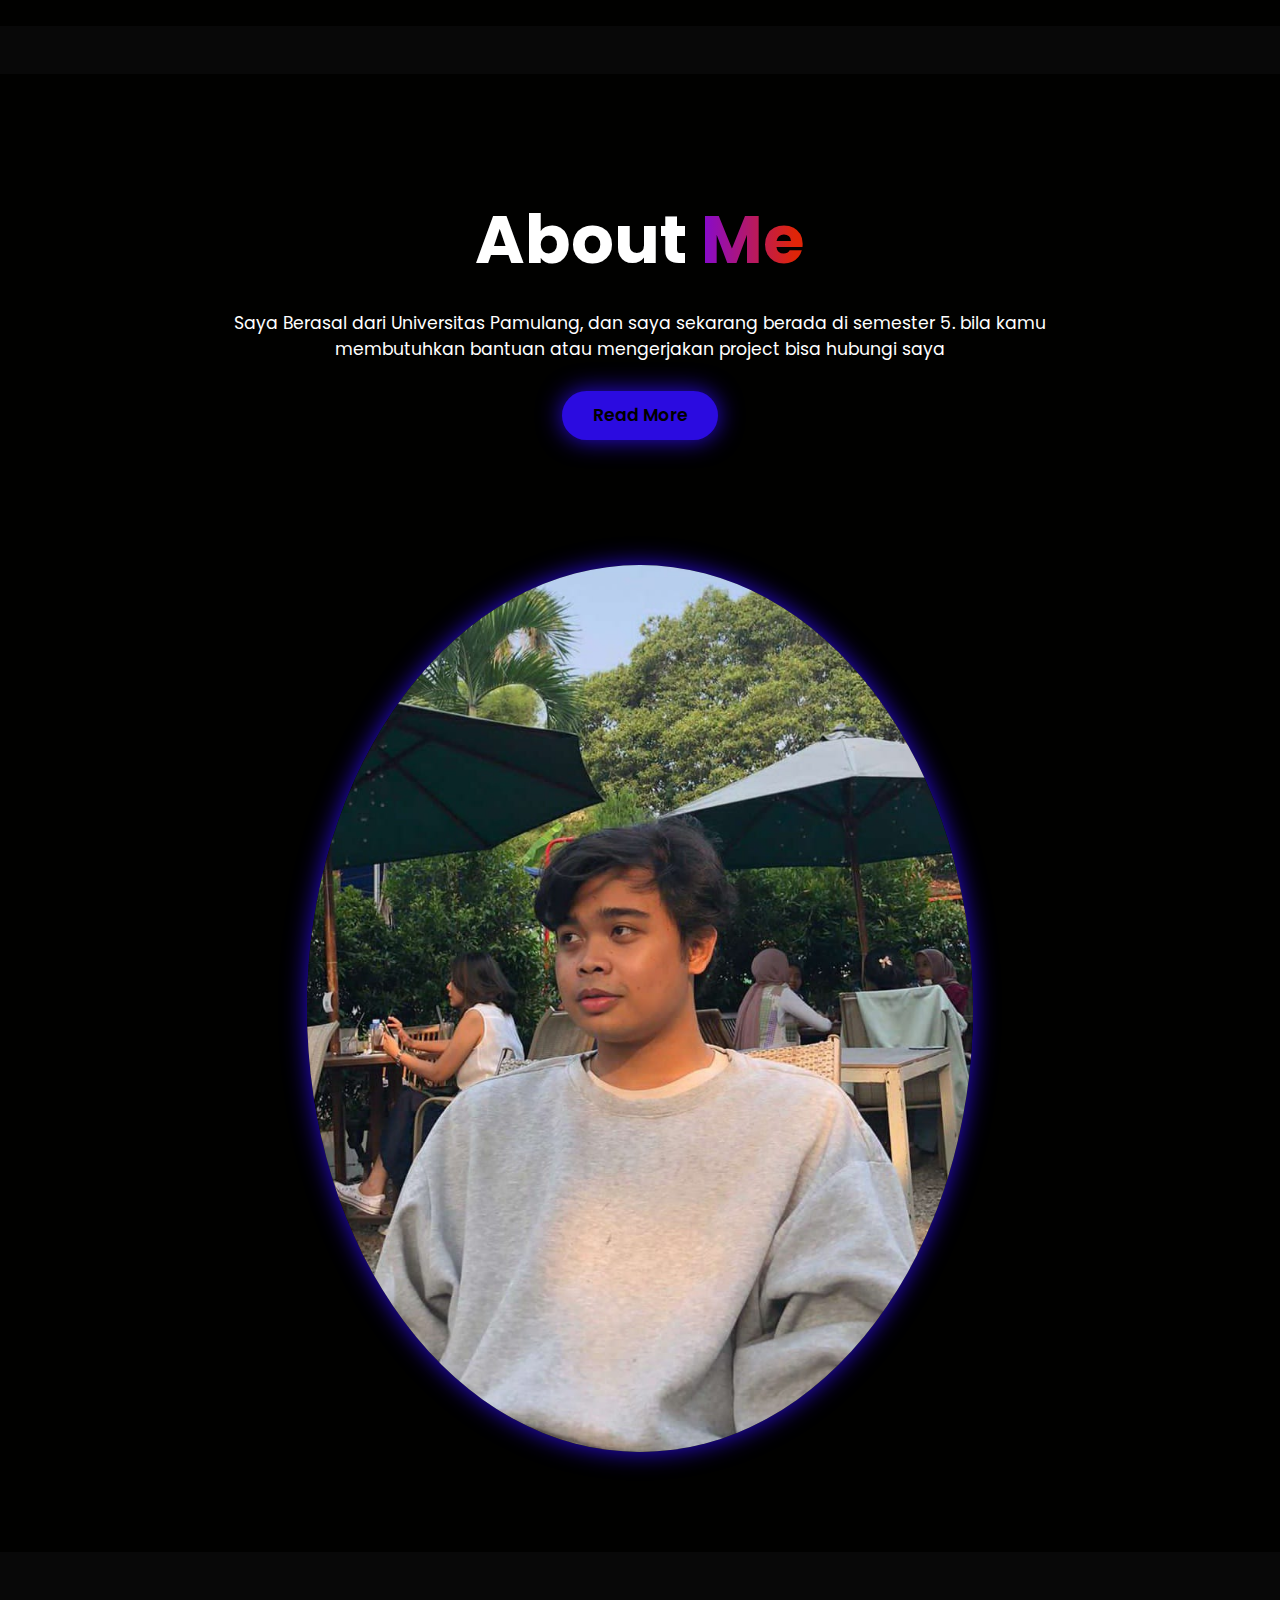
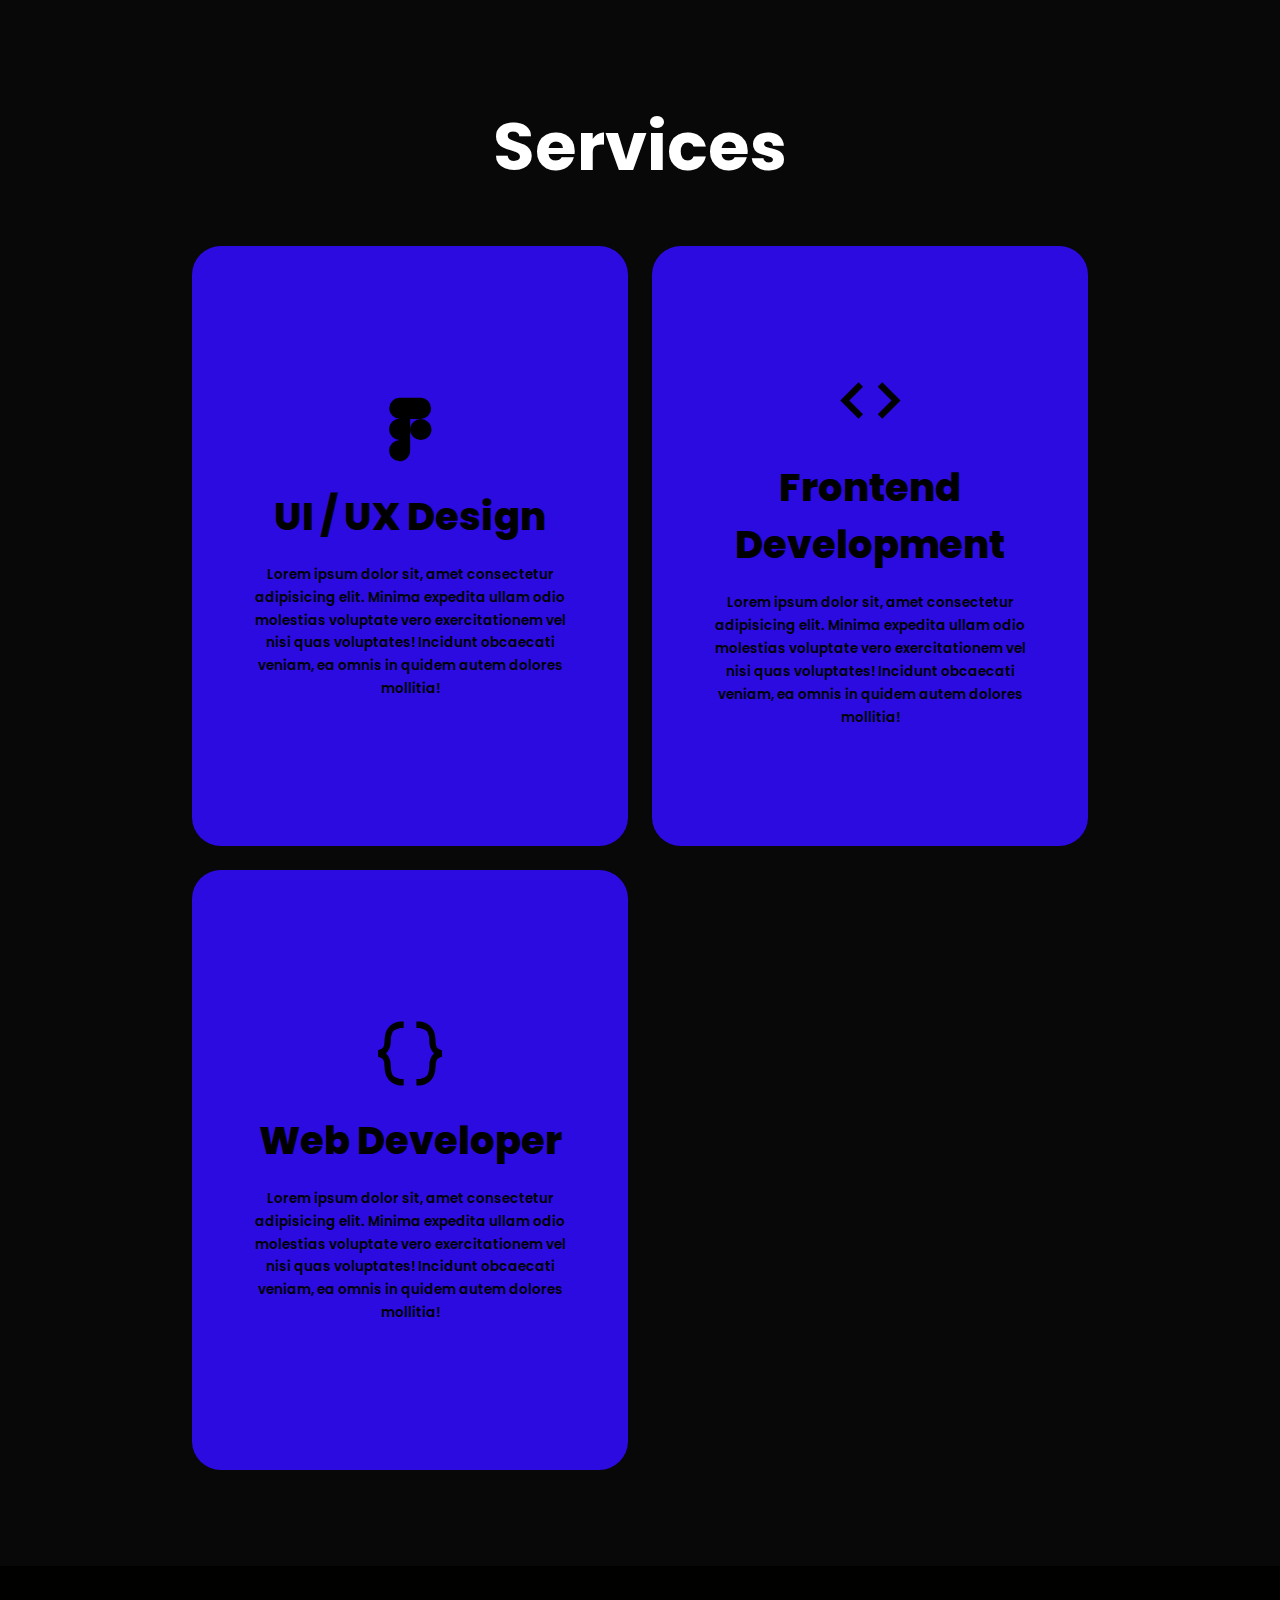
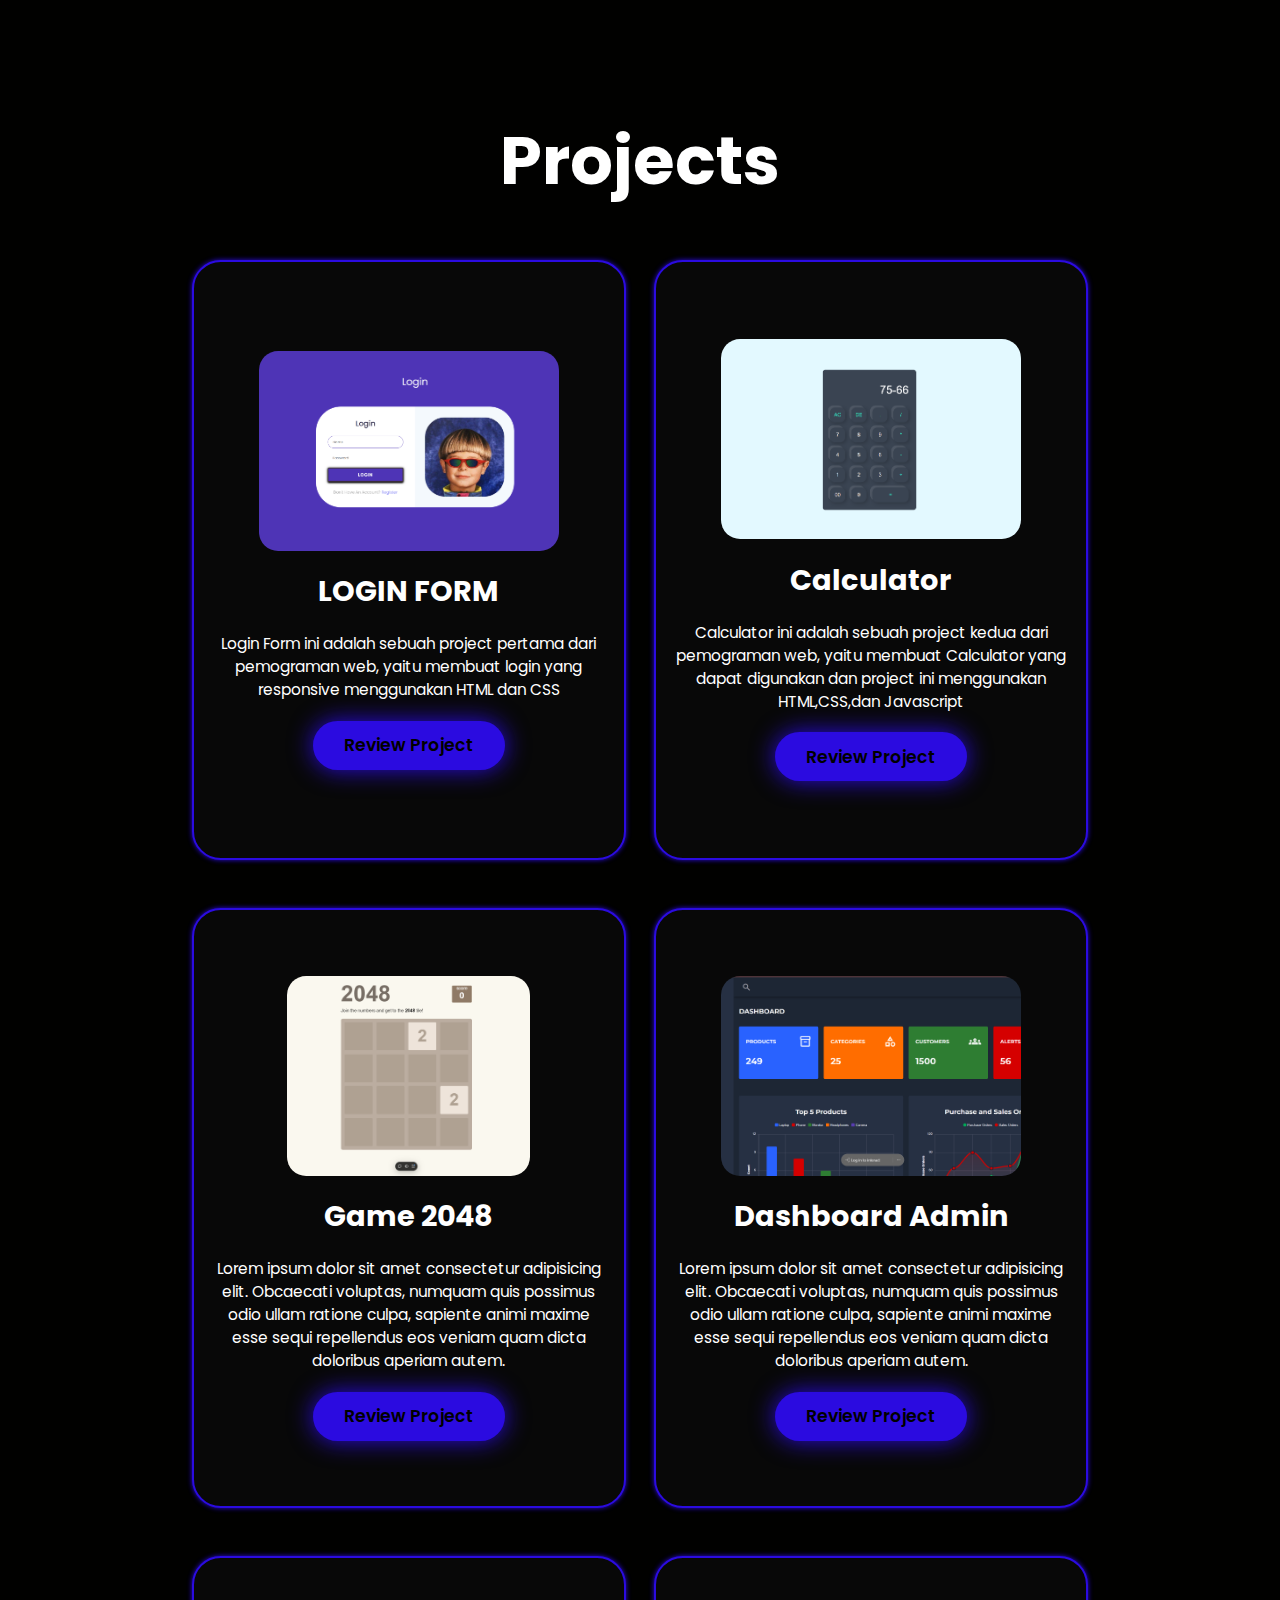
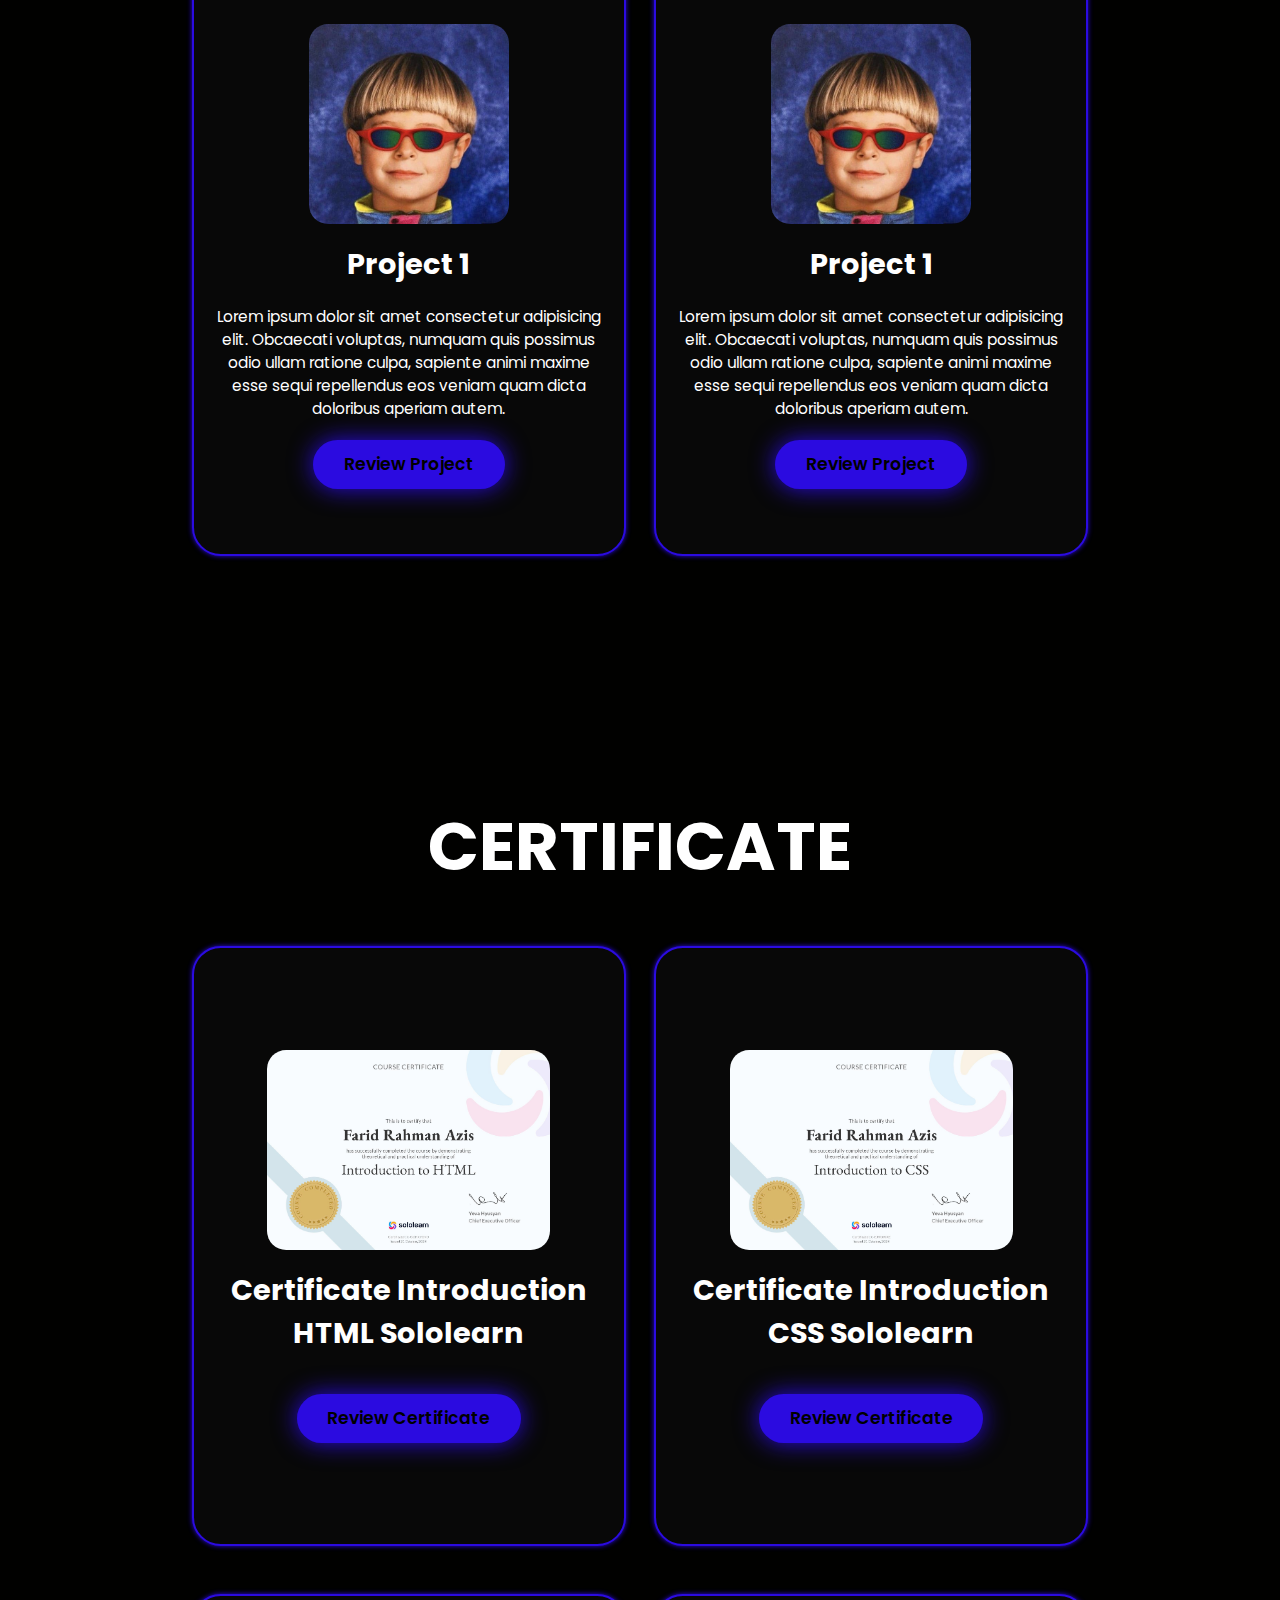
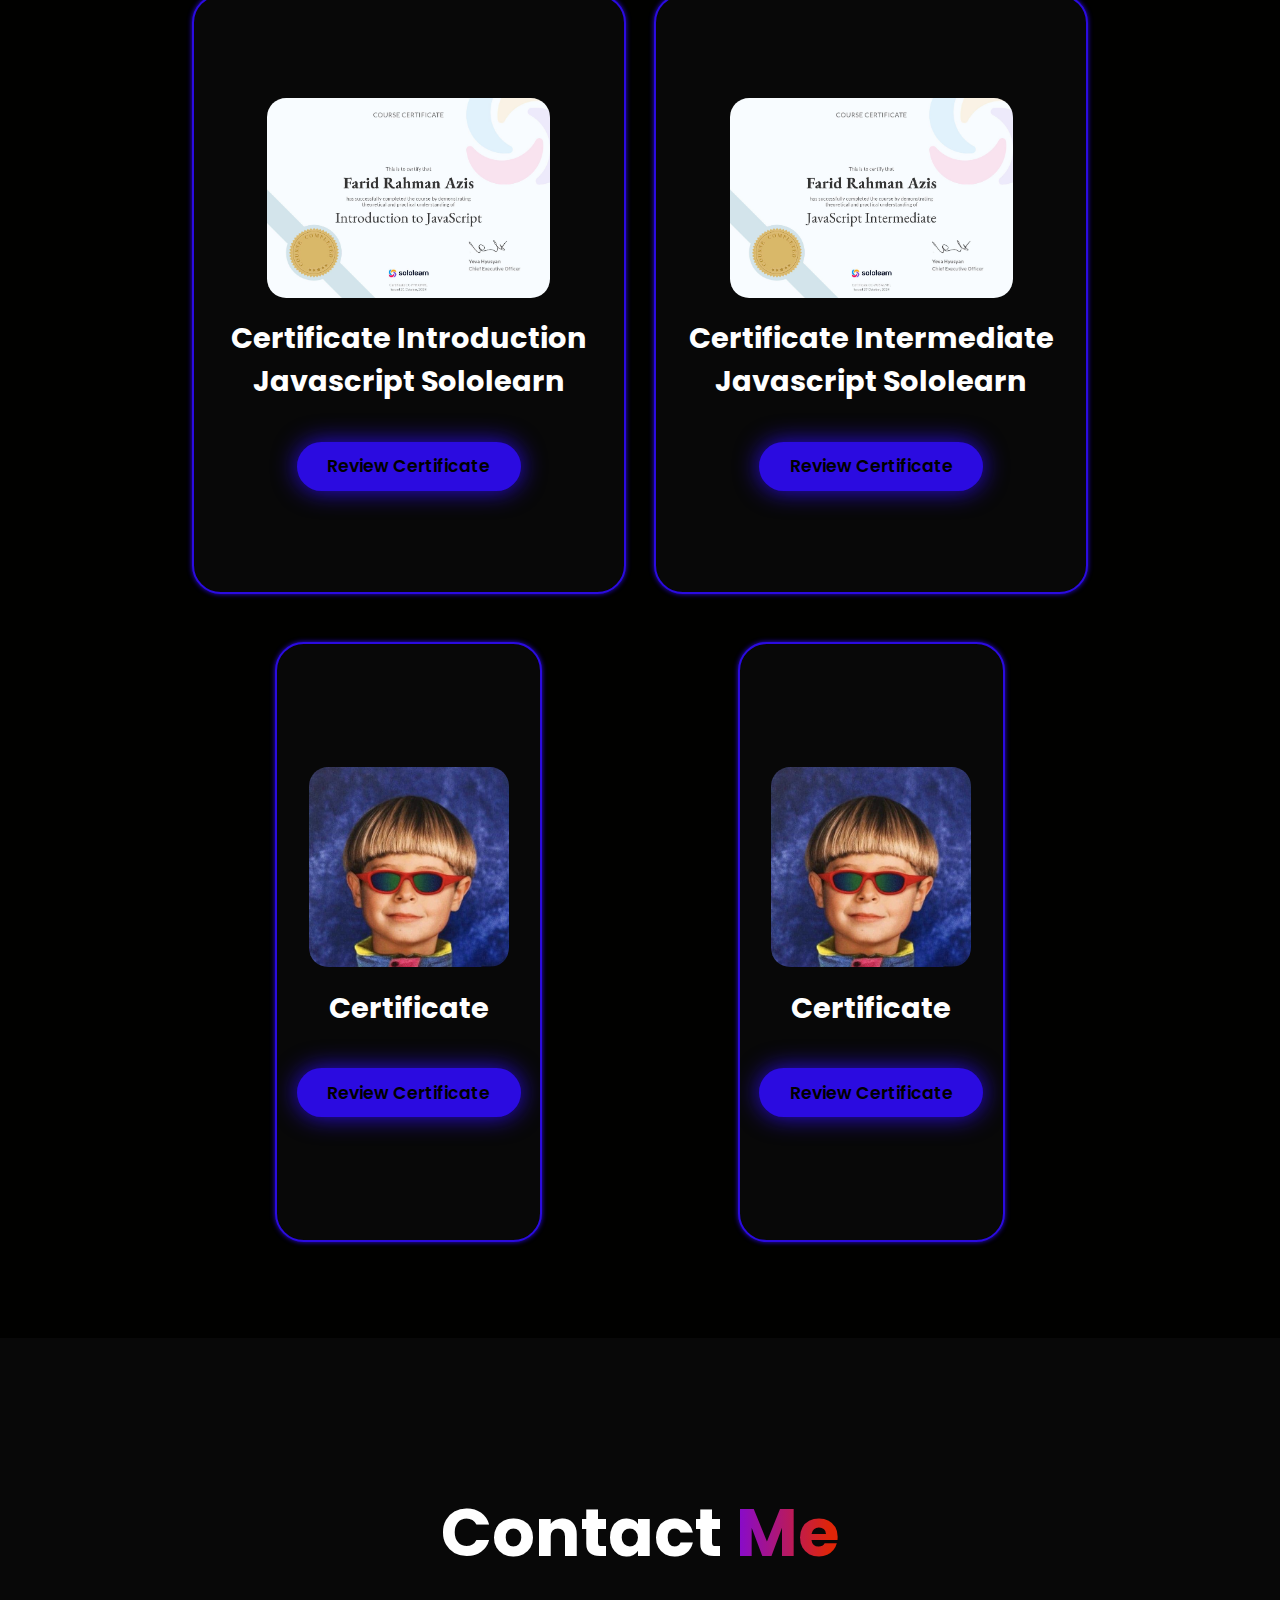
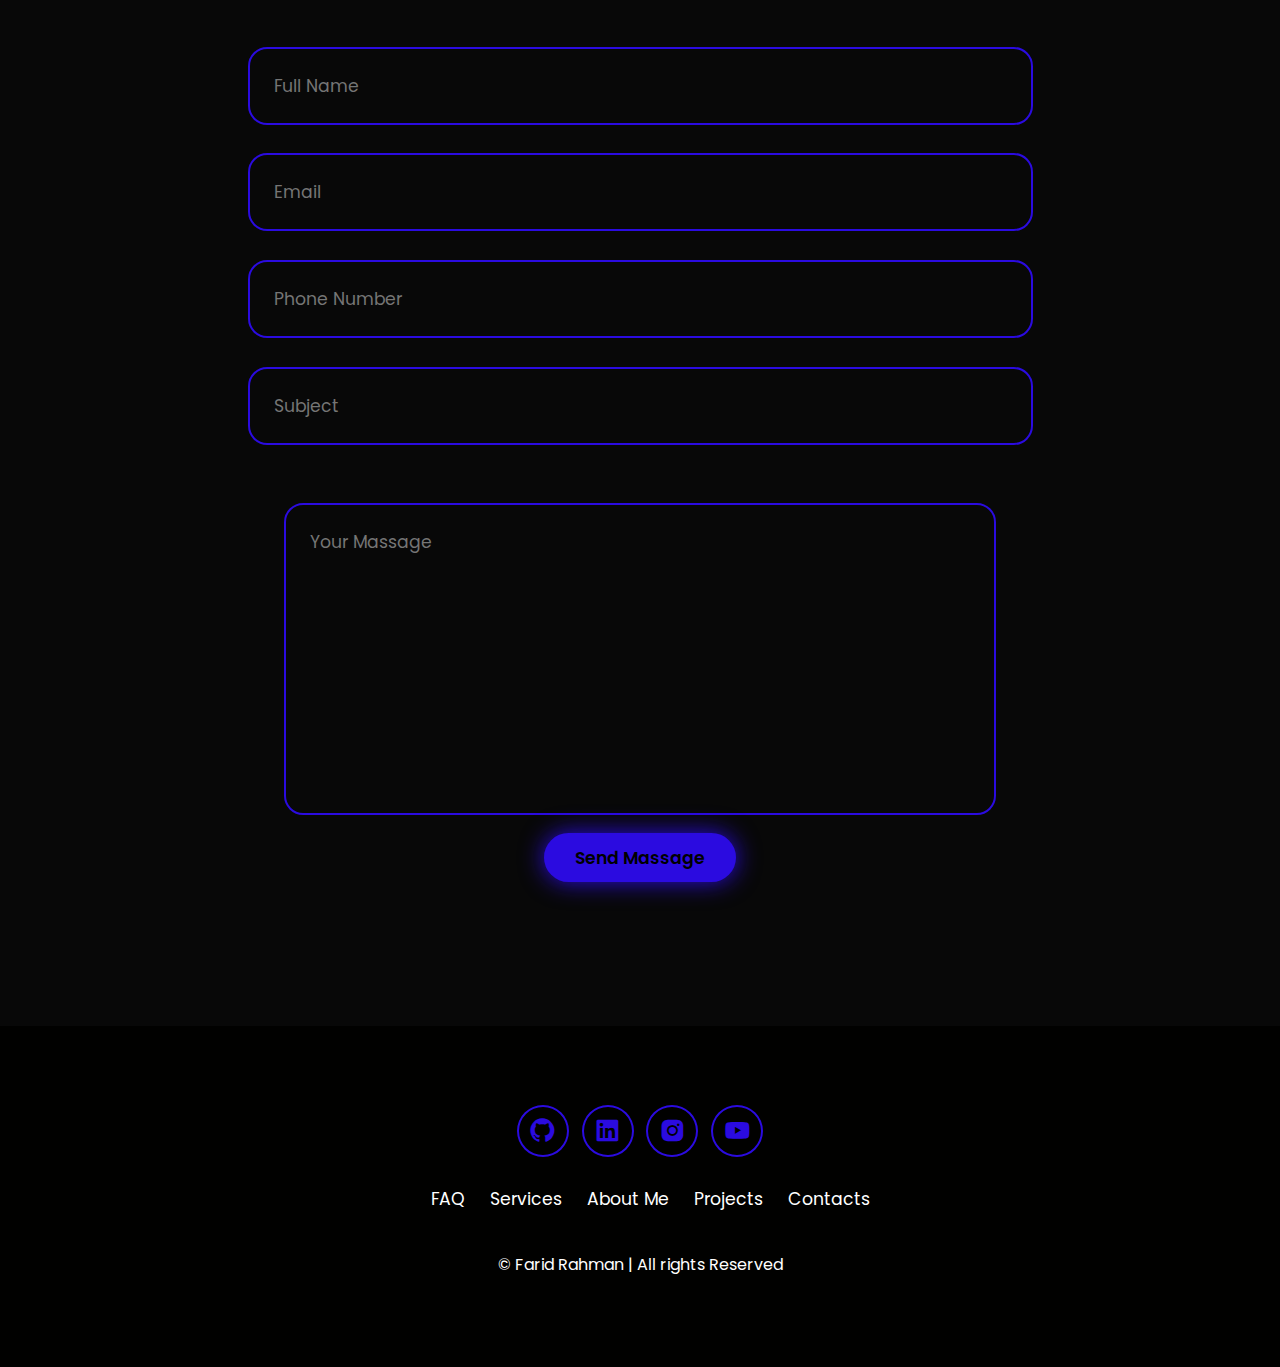
==== commit a5b6c511: "fix" ====
--- a/index.html
+++ b/index.html
@@ -56,7 +56,7 @@
         </div>
         
         <div class="home-img">
-            <img src="patric.jpg" alt="">
+            <img src="ahh.jpg" alt="">
         </div>
         
     </section>
@@ -65,7 +65,7 @@
     <section class="about" id="about">
         
     <div class="about-img">
-        <img src="patric.jpg" alt="">
+        <img src="ahh.jpg" alt="">
     </div>
 
     <div class="about-content">
@@ -169,7 +169,7 @@
             <div class="project-card">
                 <img src="certifhtml.jpg" alt="">
 
-                <h3>Certificate HTML Sololearn</h3>
+                <h3>Certificate Introduction HTML Sololearn</h3>
                 <p></p>
                 <a href="https://www.sololearn.com/certificates/CC-GGHXYO7D" class="btn">Review Certificate </a>
             </div>
@@ -177,7 +177,7 @@
             <div class="project-card">
                 <img src="certifcss.jpg" alt="">
                 
-                <h3>Certificate CSS Sololearn</h3>
+                <h3>Certificate Introduction CSS Sololearn</h3>
                 <p></p>
                 <a href="https://www.sololearn.com/certificates/CC-EJNOAIXE" class="btn">Review Certificate</a>
             </div>
@@ -185,7 +185,7 @@
             <div class="project-card">
                 <img src="certifjava.jpg" alt="">
 
-                <h3>Certificate Javascript Sololearn</h3>
+                <h3>Certificate Introduction Javascript Sololearn</h3>
                 <p></p>
                 <a href="https://www.sololearn.com/certificates/CC-PFRXIMRL" class="btn">Review Certificate</a>
             </div>
@@ -193,7 +193,7 @@
             <div class="project-card">
                 <img src="intermediate java.jpg" alt="">
 
-                <h3>Certificate Intermediate Javascript</h3>
+                <h3>Certificate Intermediate Javascript Sololearn</h3>
                 <p></p>
                 <a href="https://www.sololearn.com/certificates/CC-WJBAU9KL" class="btn">Review Certificate</a>
             </div>
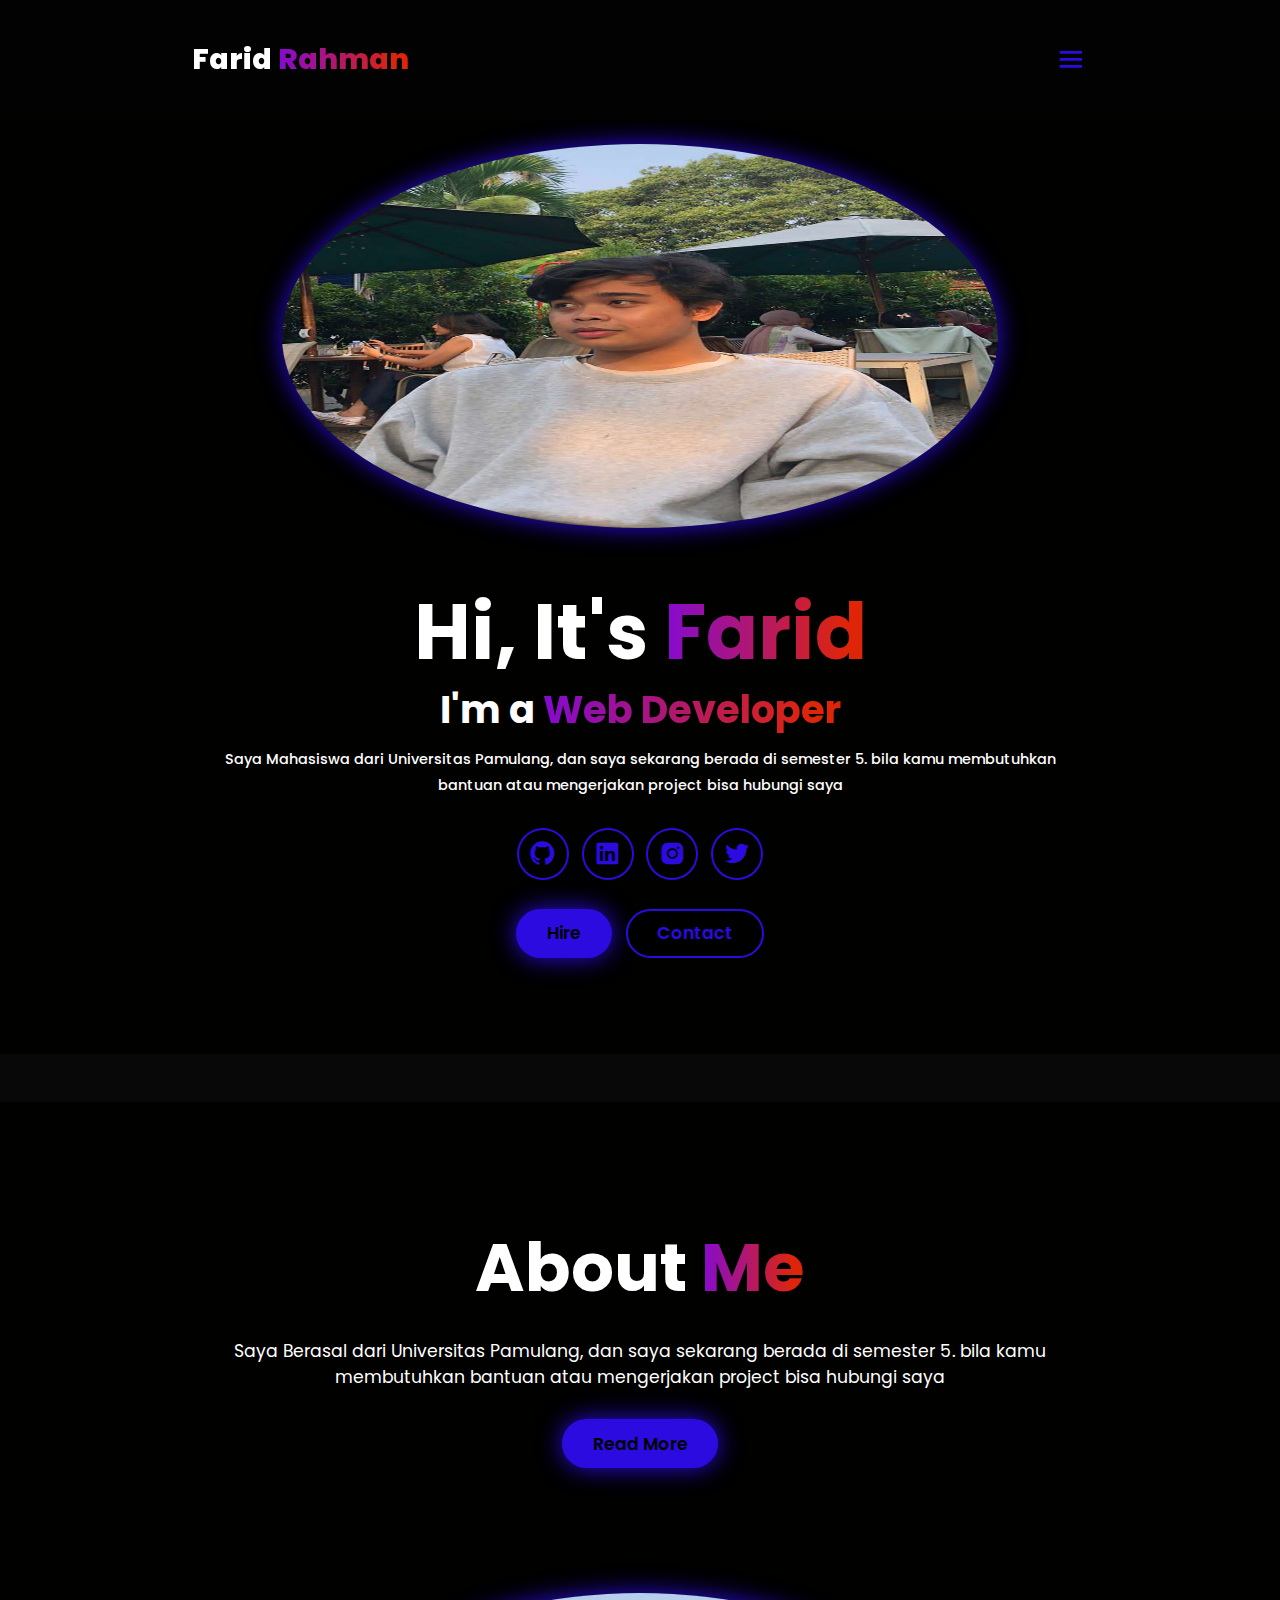
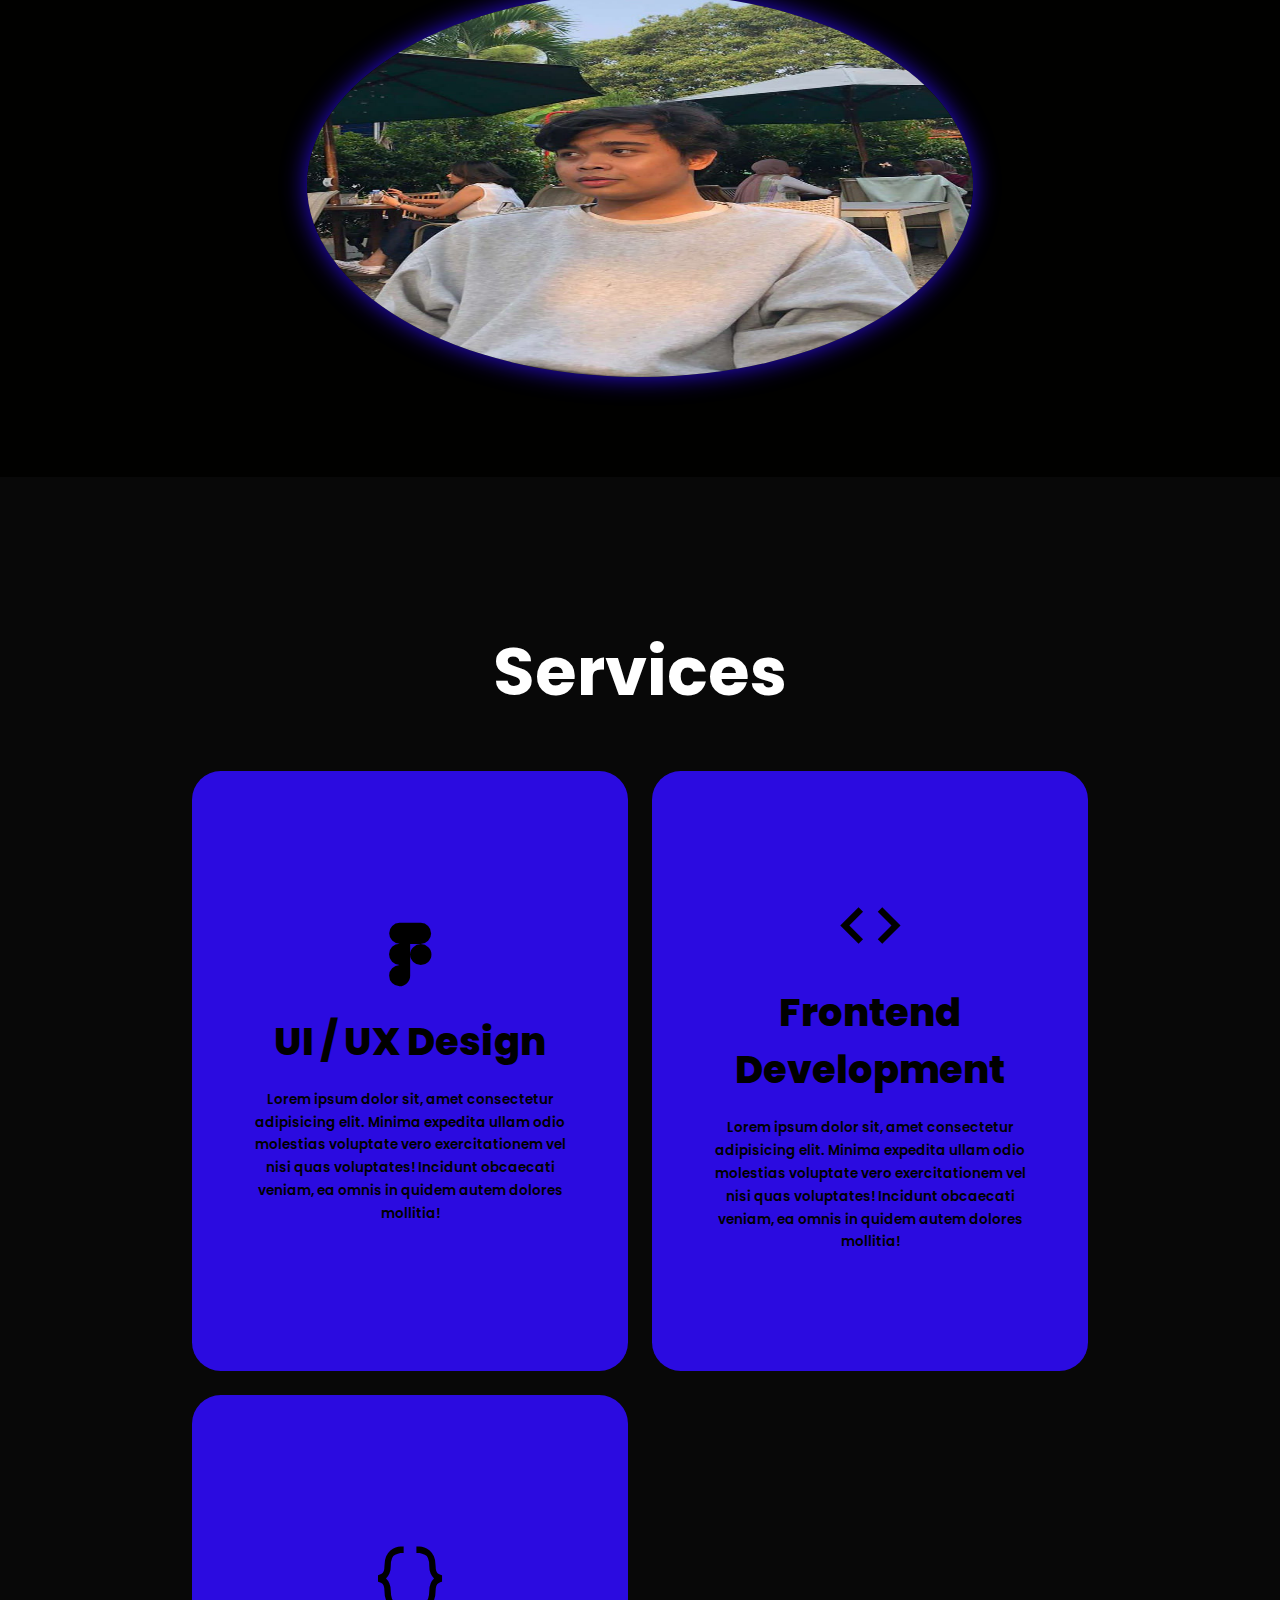
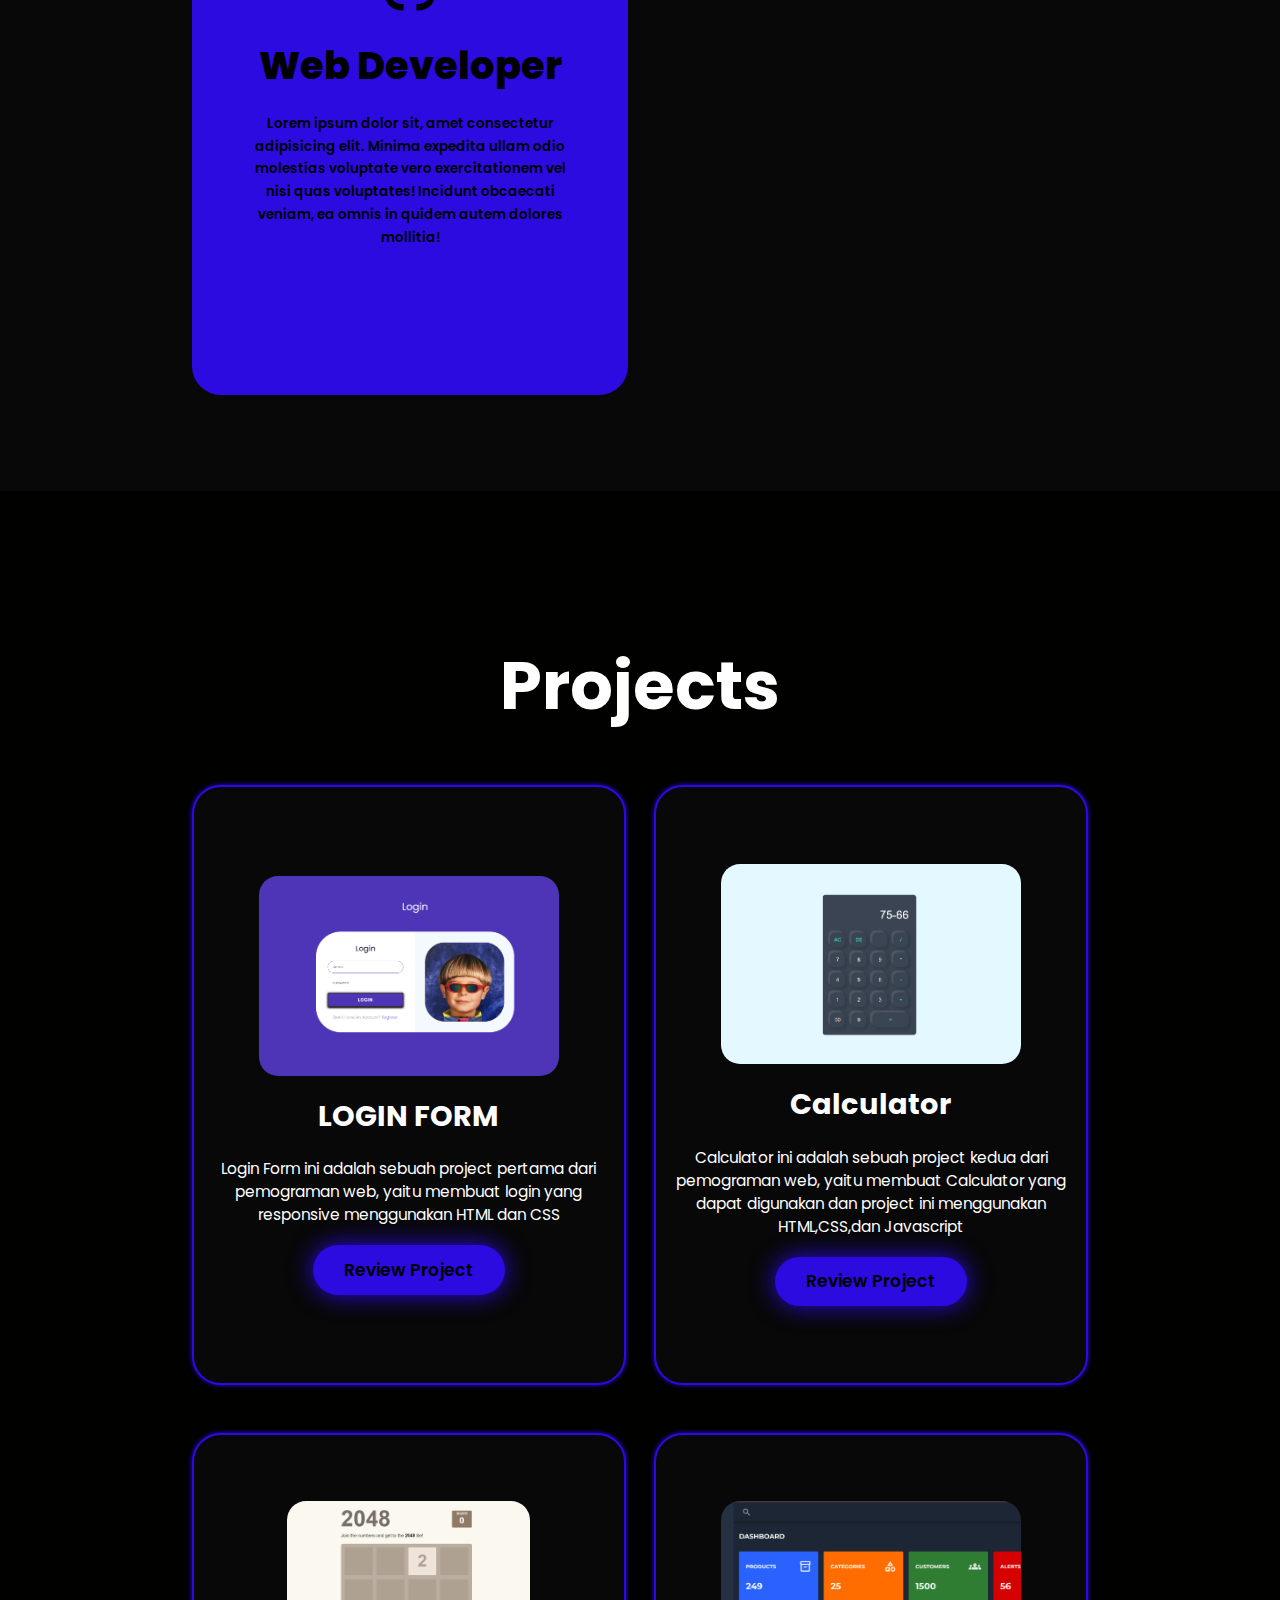
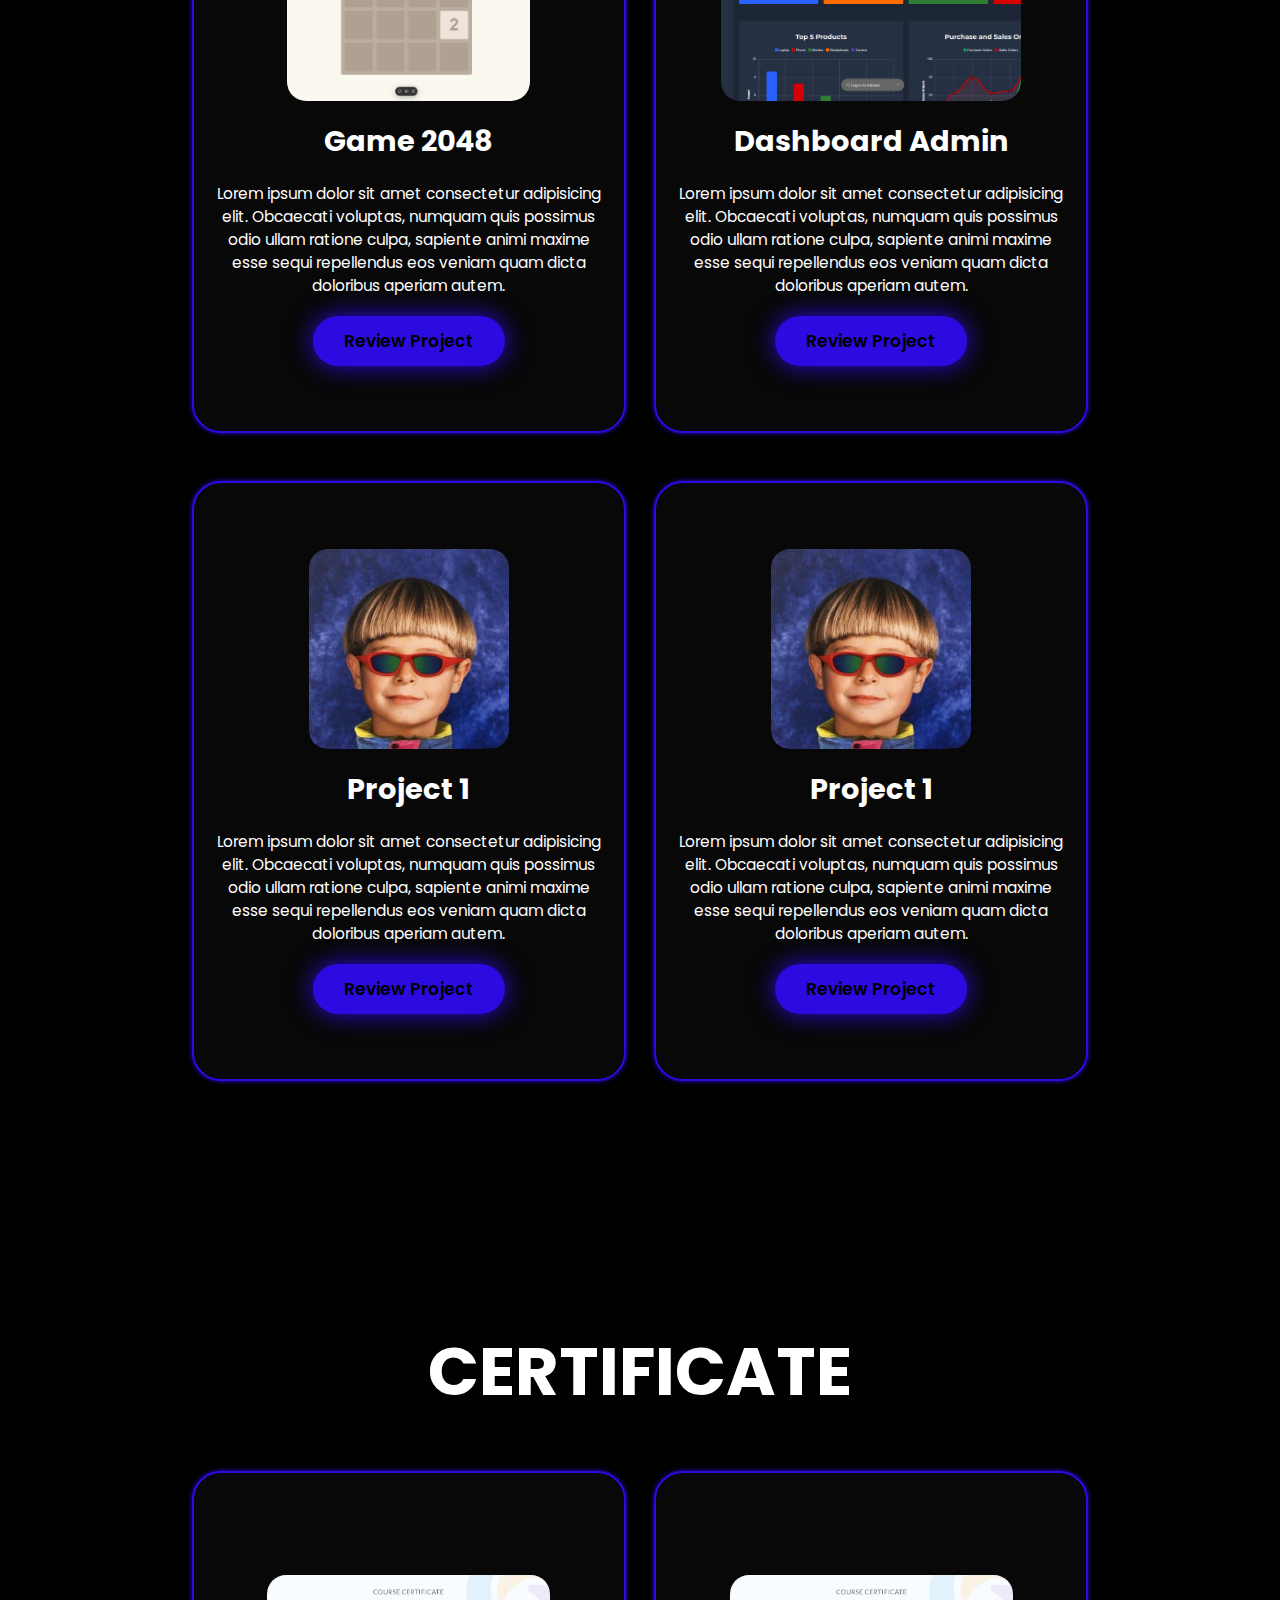
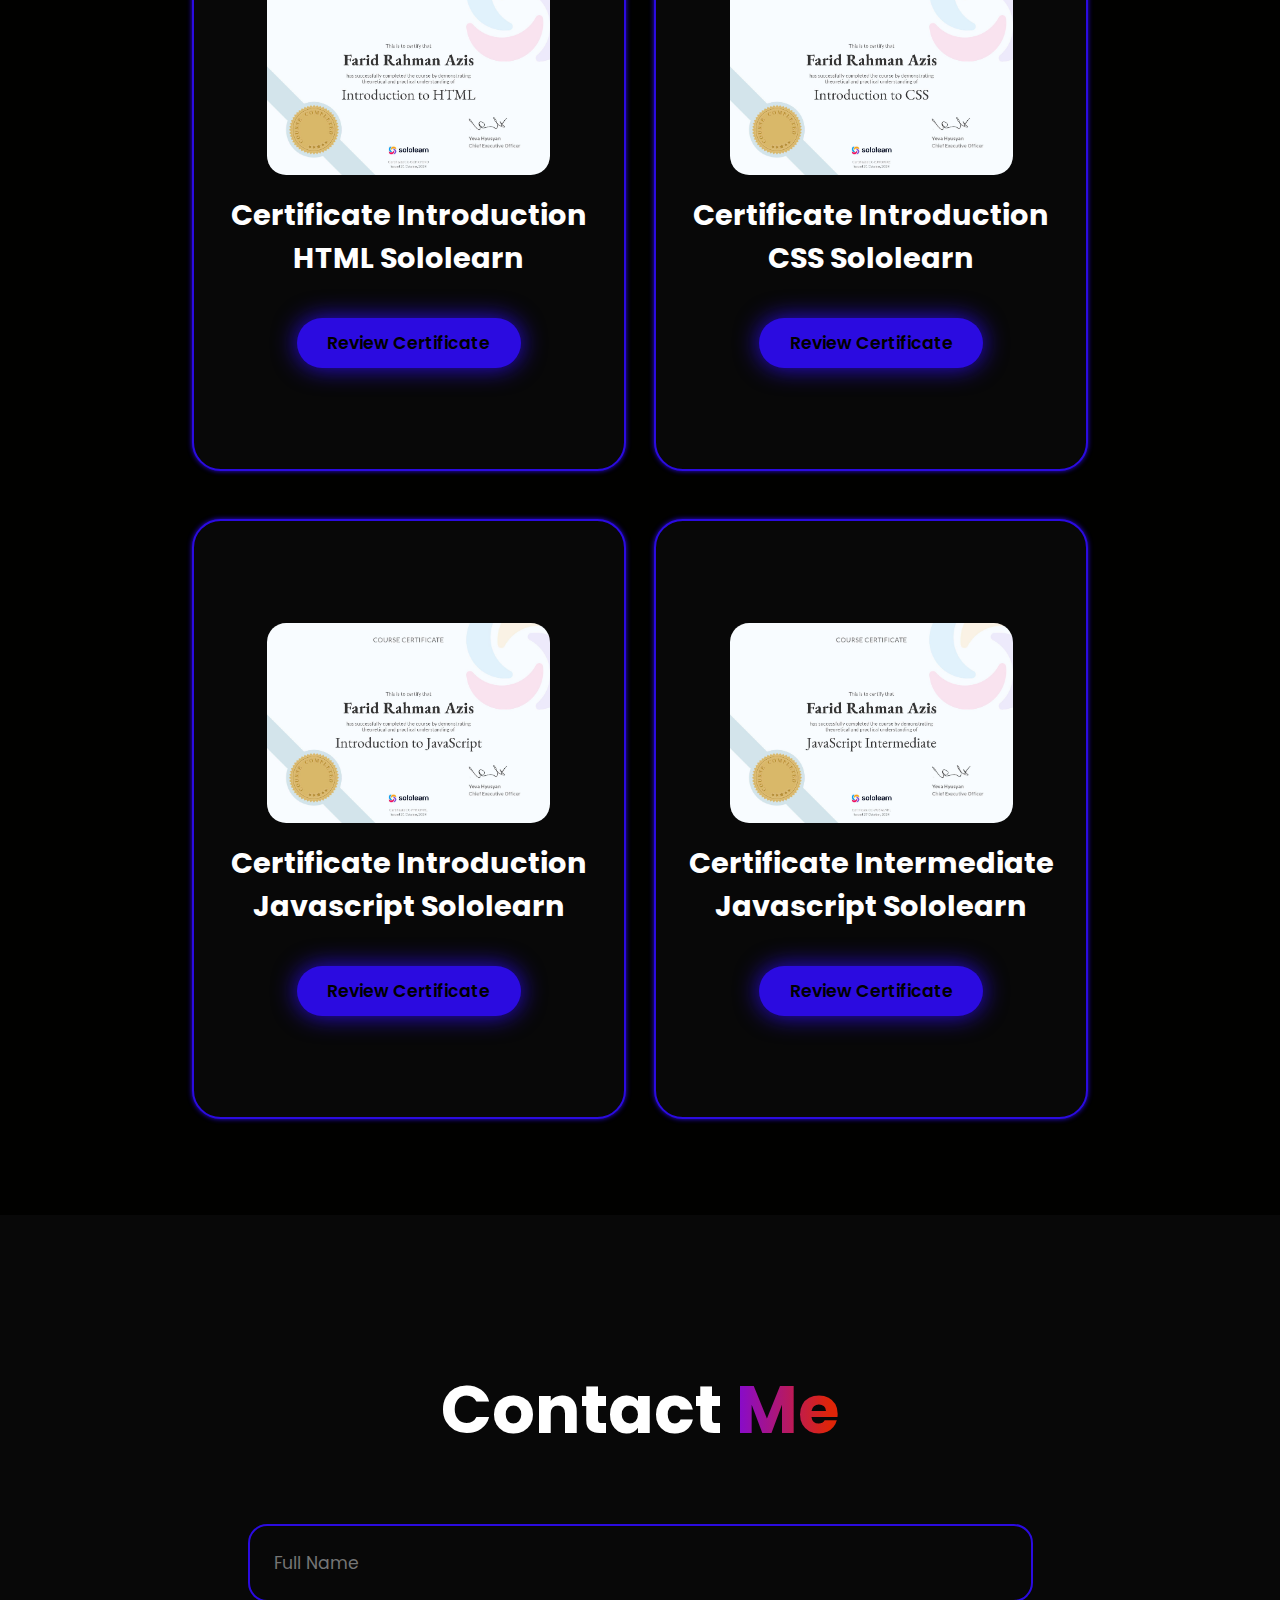
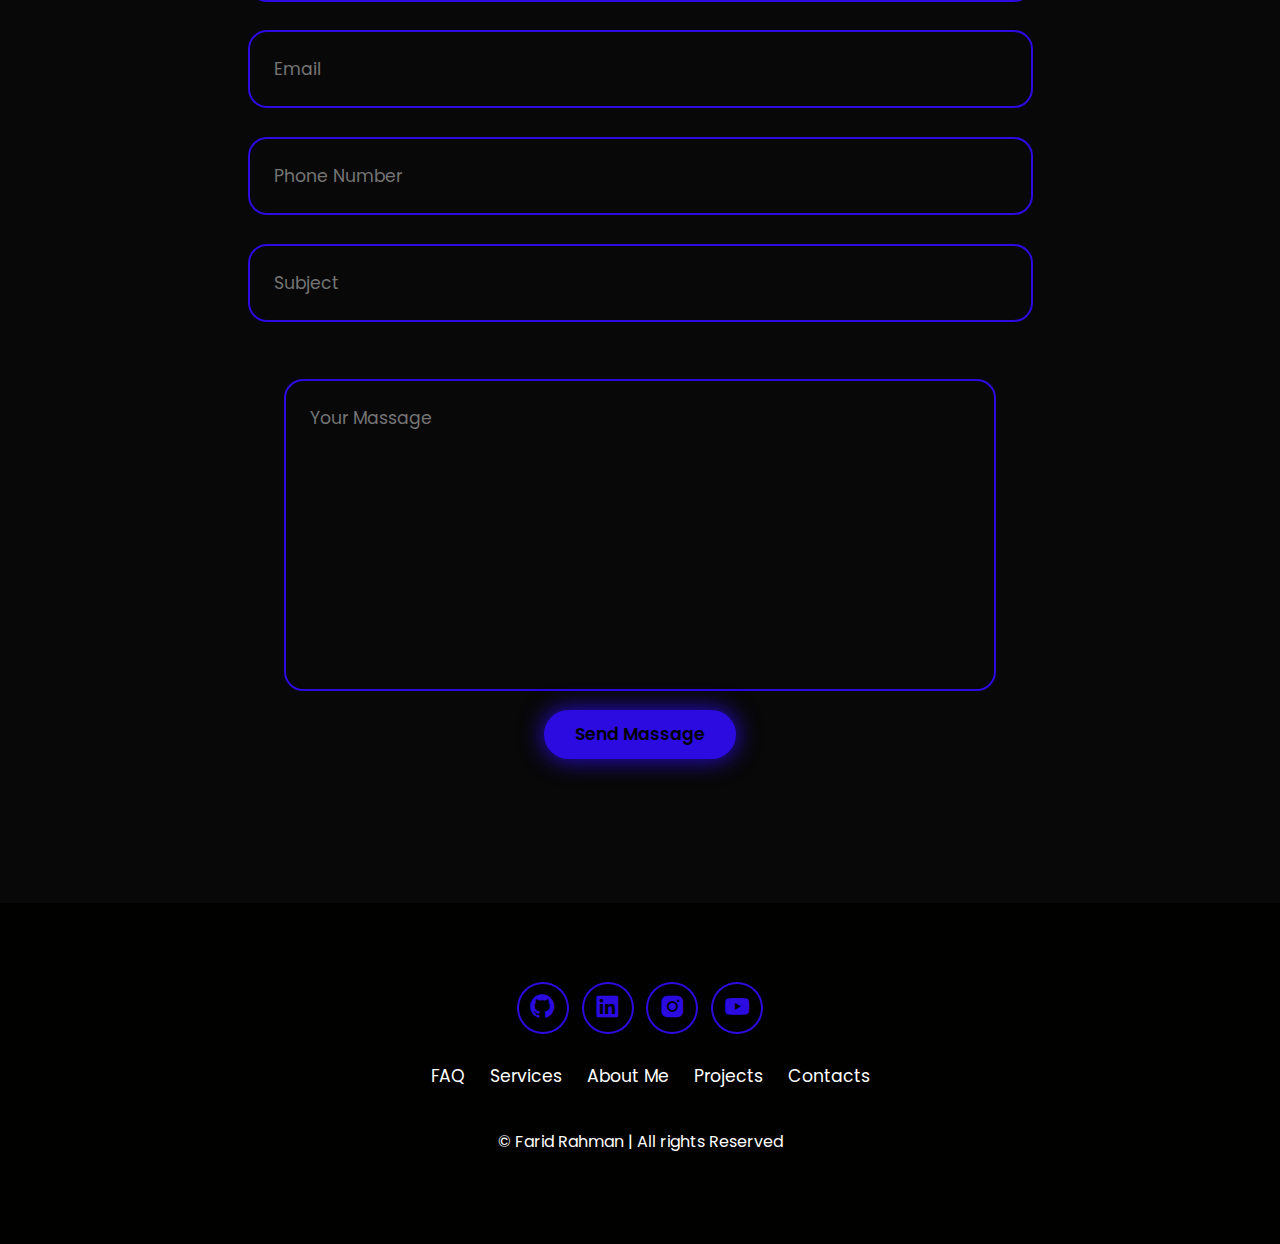
==== commit 85b32c07: "fix" ====
--- a/index.html
+++ b/index.html
@@ -197,23 +197,6 @@
                 <p></p>
                 <a href="https://www.sololearn.com/certificates/CC-WJBAU9KL" class="btn">Review Certificate</a>
             </div>
-
-            <div class="project-card">
-                <img src="foto.jpg" alt="">
-
-                <h3>Certificate</h3>
-                <p></p>
-                <div class="btn">Review Certificate</div>
-            </div>
-
-            <div class="project-card">
-                <img src="foto.jpg" alt="">
-
-                <h3>Certificate</h3>
-                <p></p>
-                <div class="btn">Review Certificate</div>
-            </div>
-        </div>
     </section>
 
     <section class="contact" id="contact">
--- a/style.css
+++ b/style.css
@@ -114,6 +114,7 @@
   line-height: 1.8;
 }
 .home-img img{
+  height: 30vw;
     width: 30vw;
     border-radius: 50%;
     box-shadow: 0 0 25px var(--main-color);
@@ -187,7 +188,8 @@
   background: var(--second-bg-color);
 }
 .about-img img {
-  width: 32vw;
+  height: 30vw;
+  width: 30vw;
   border-radius: 50%;
   box-shadow: 0 0 25px var(--main-color);
   transition: 0.4s ease-in-out;
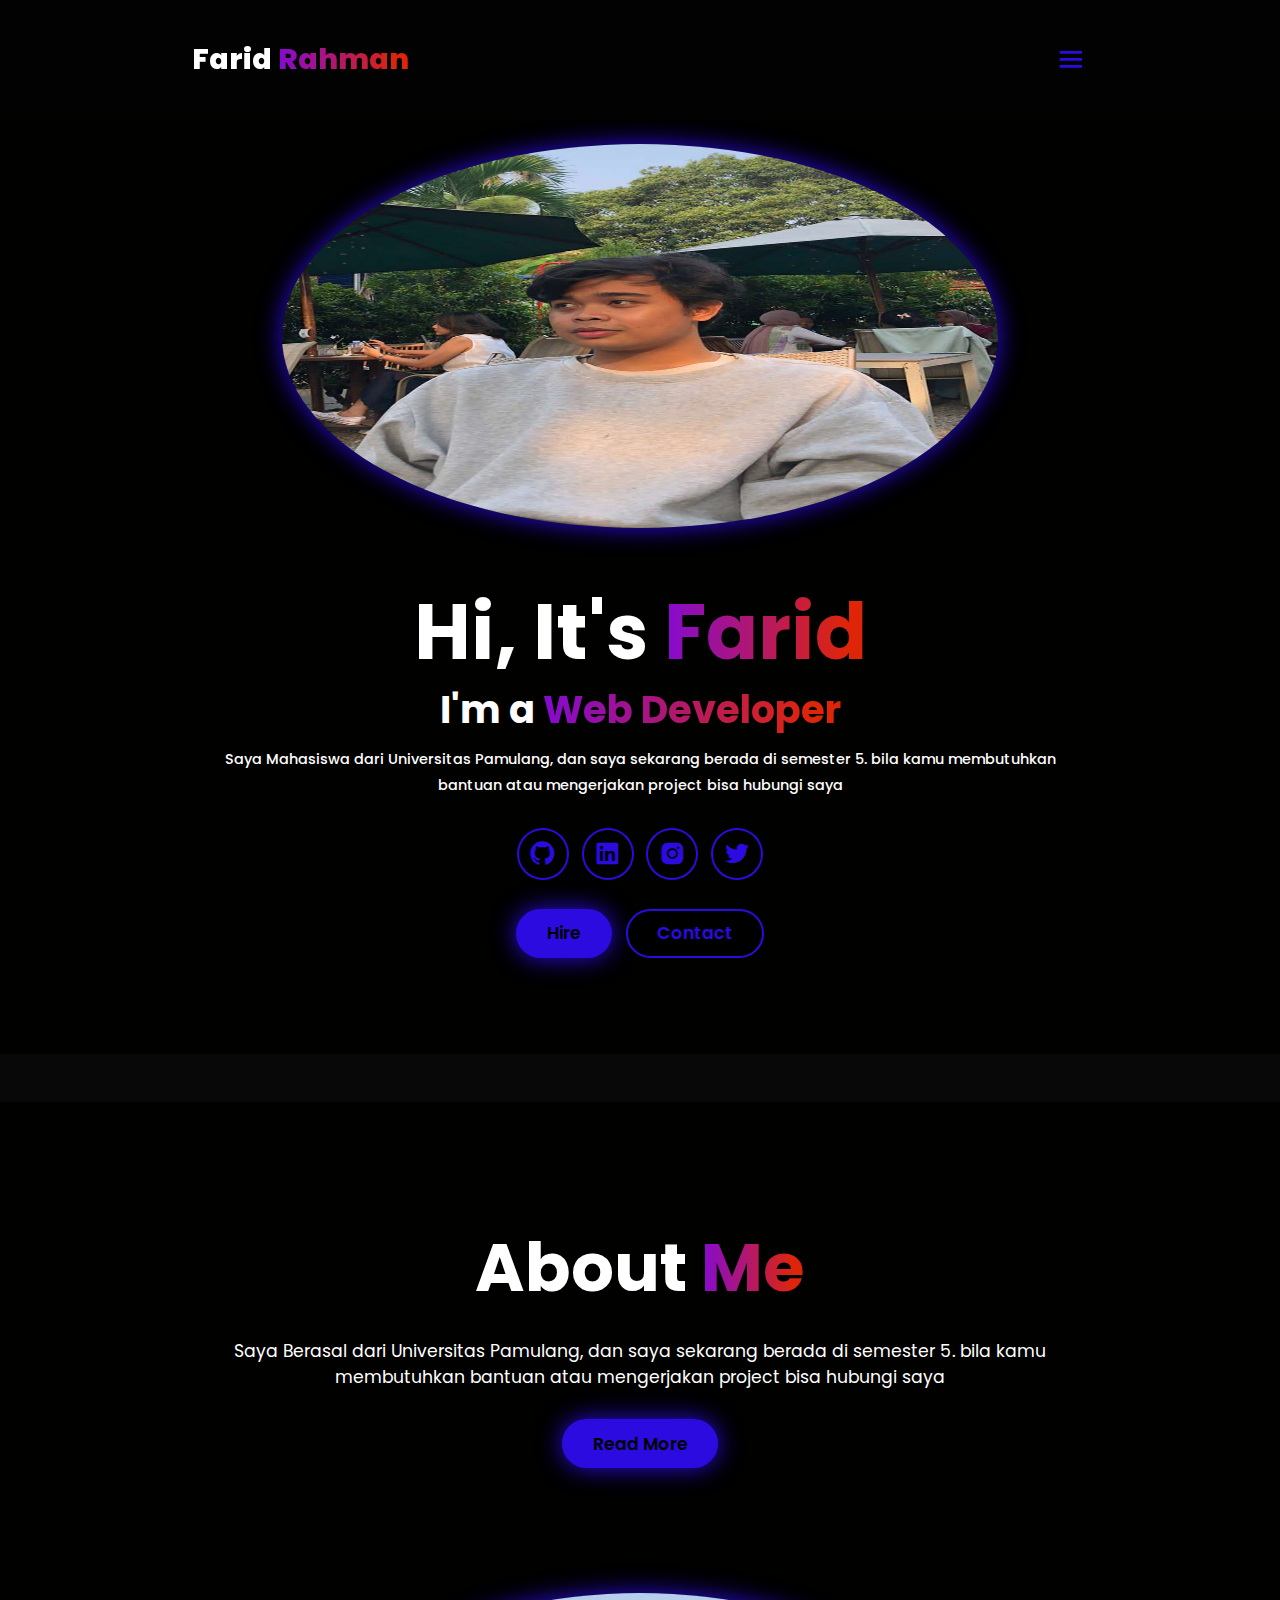
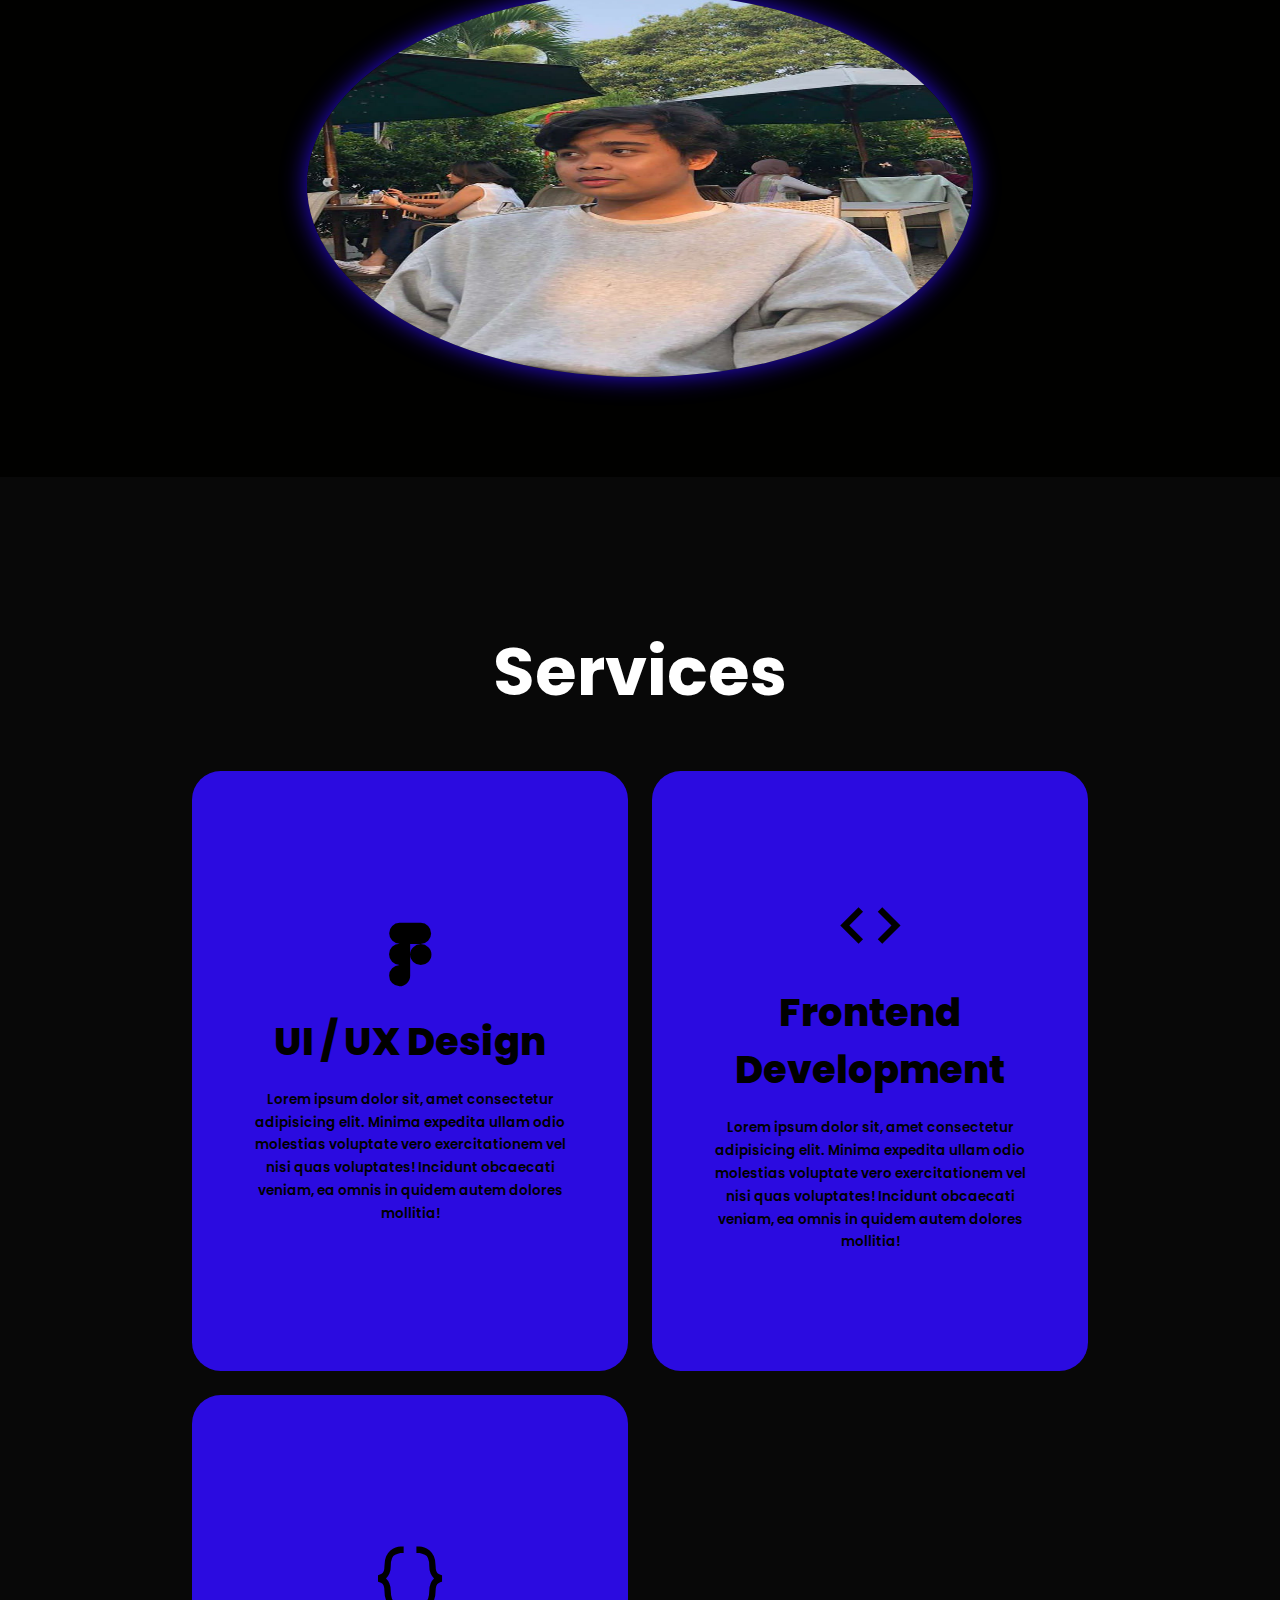
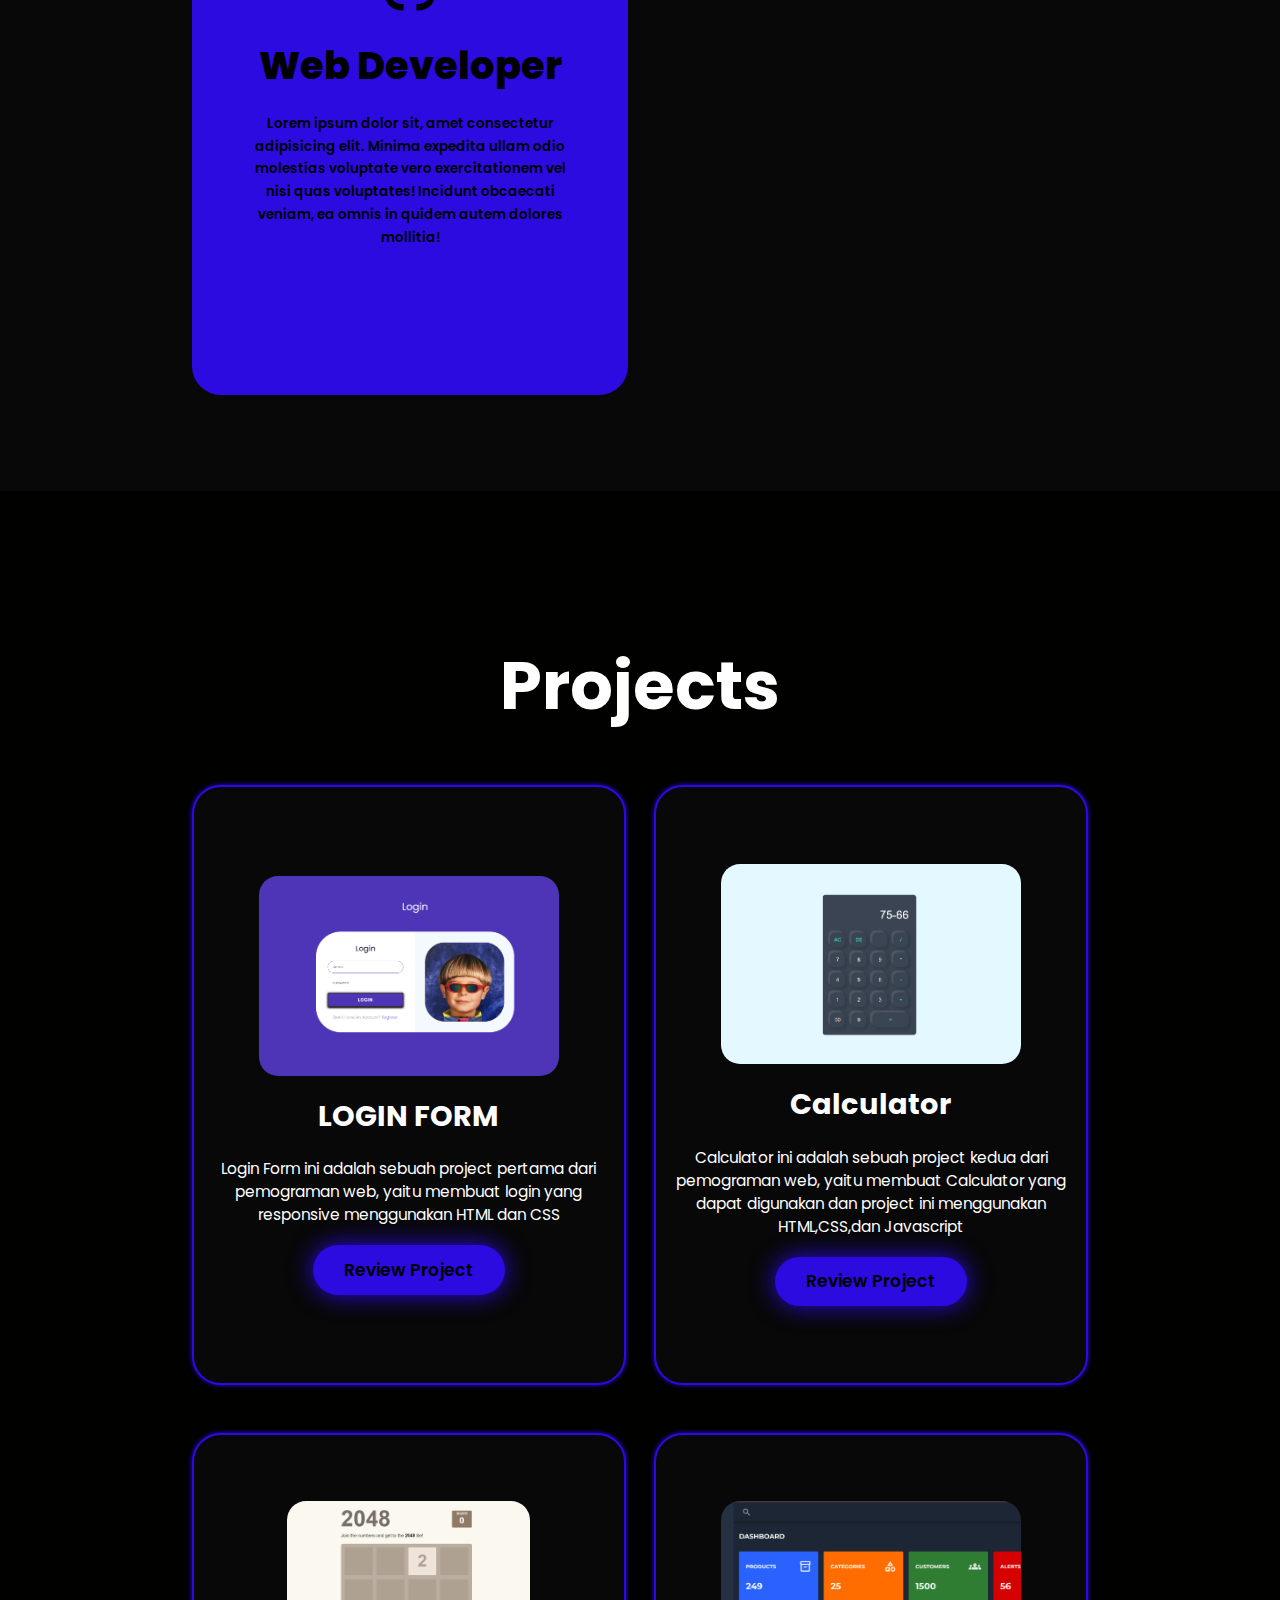
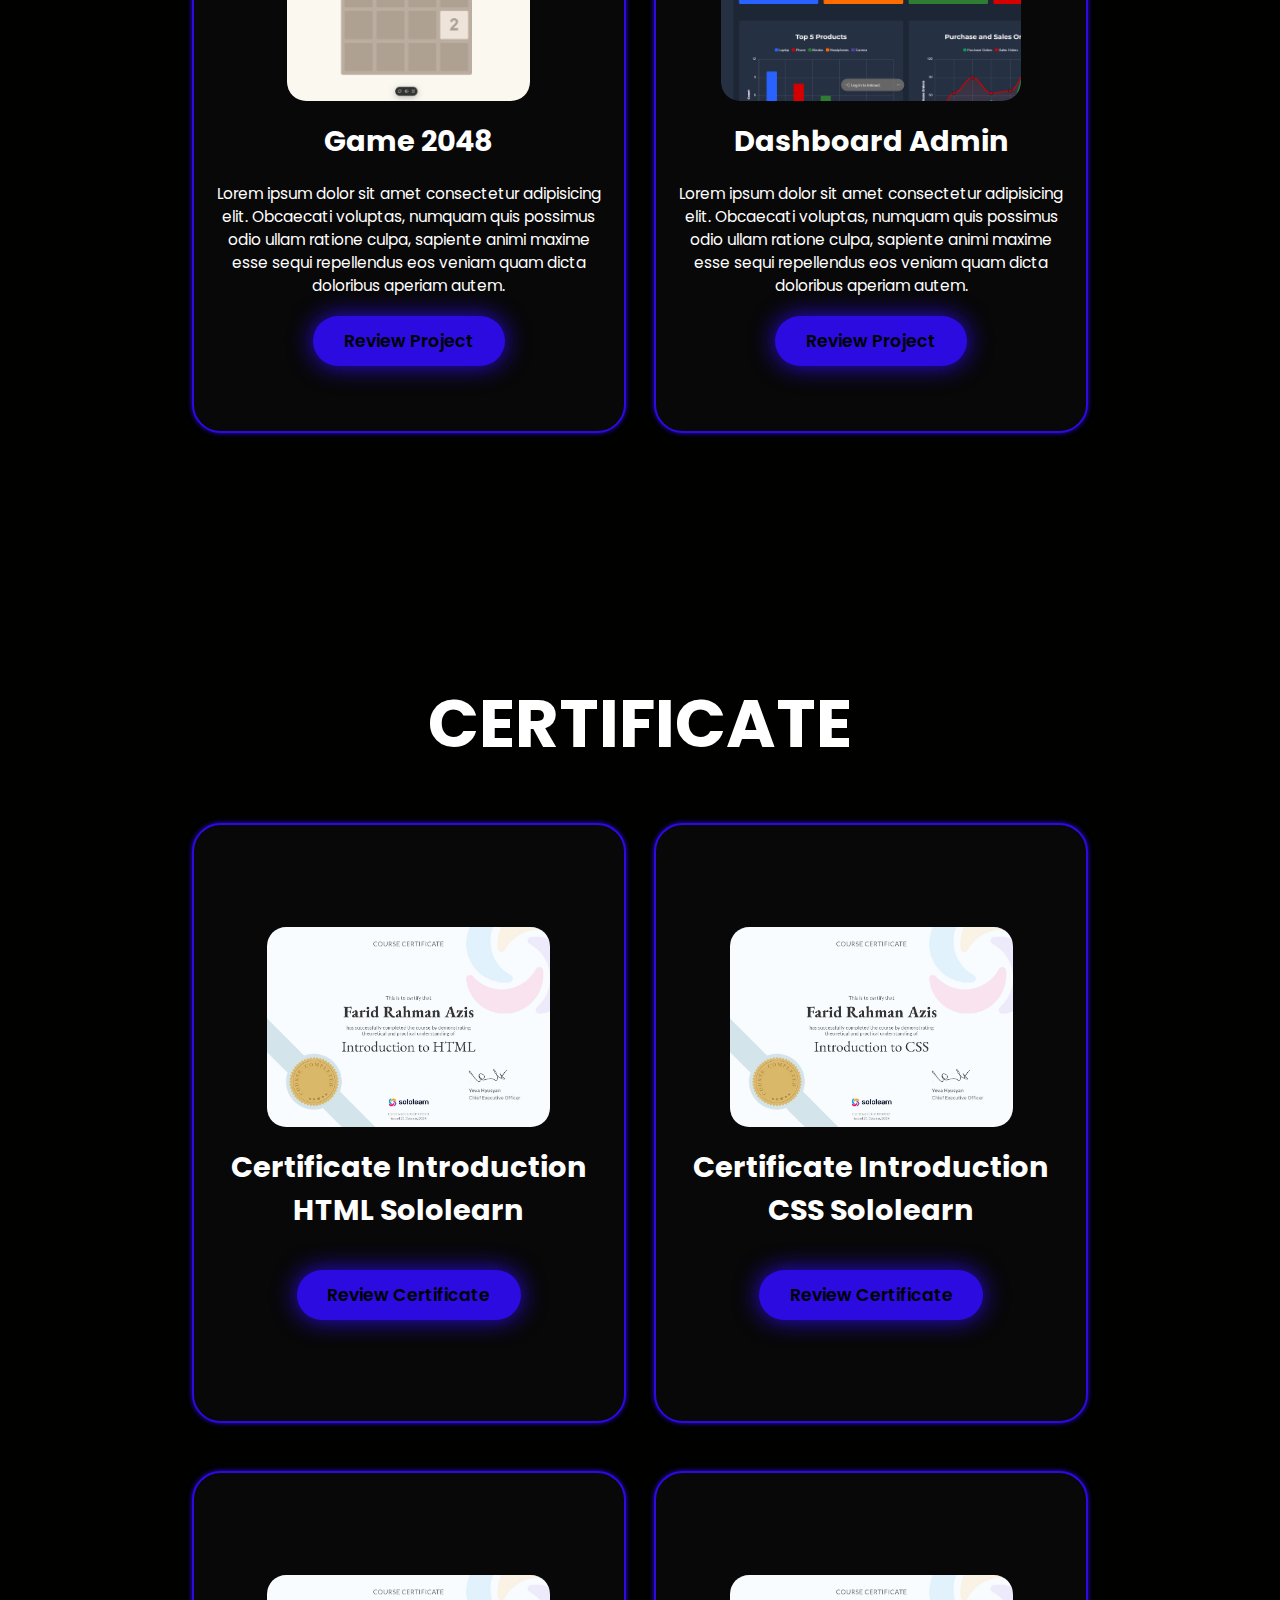
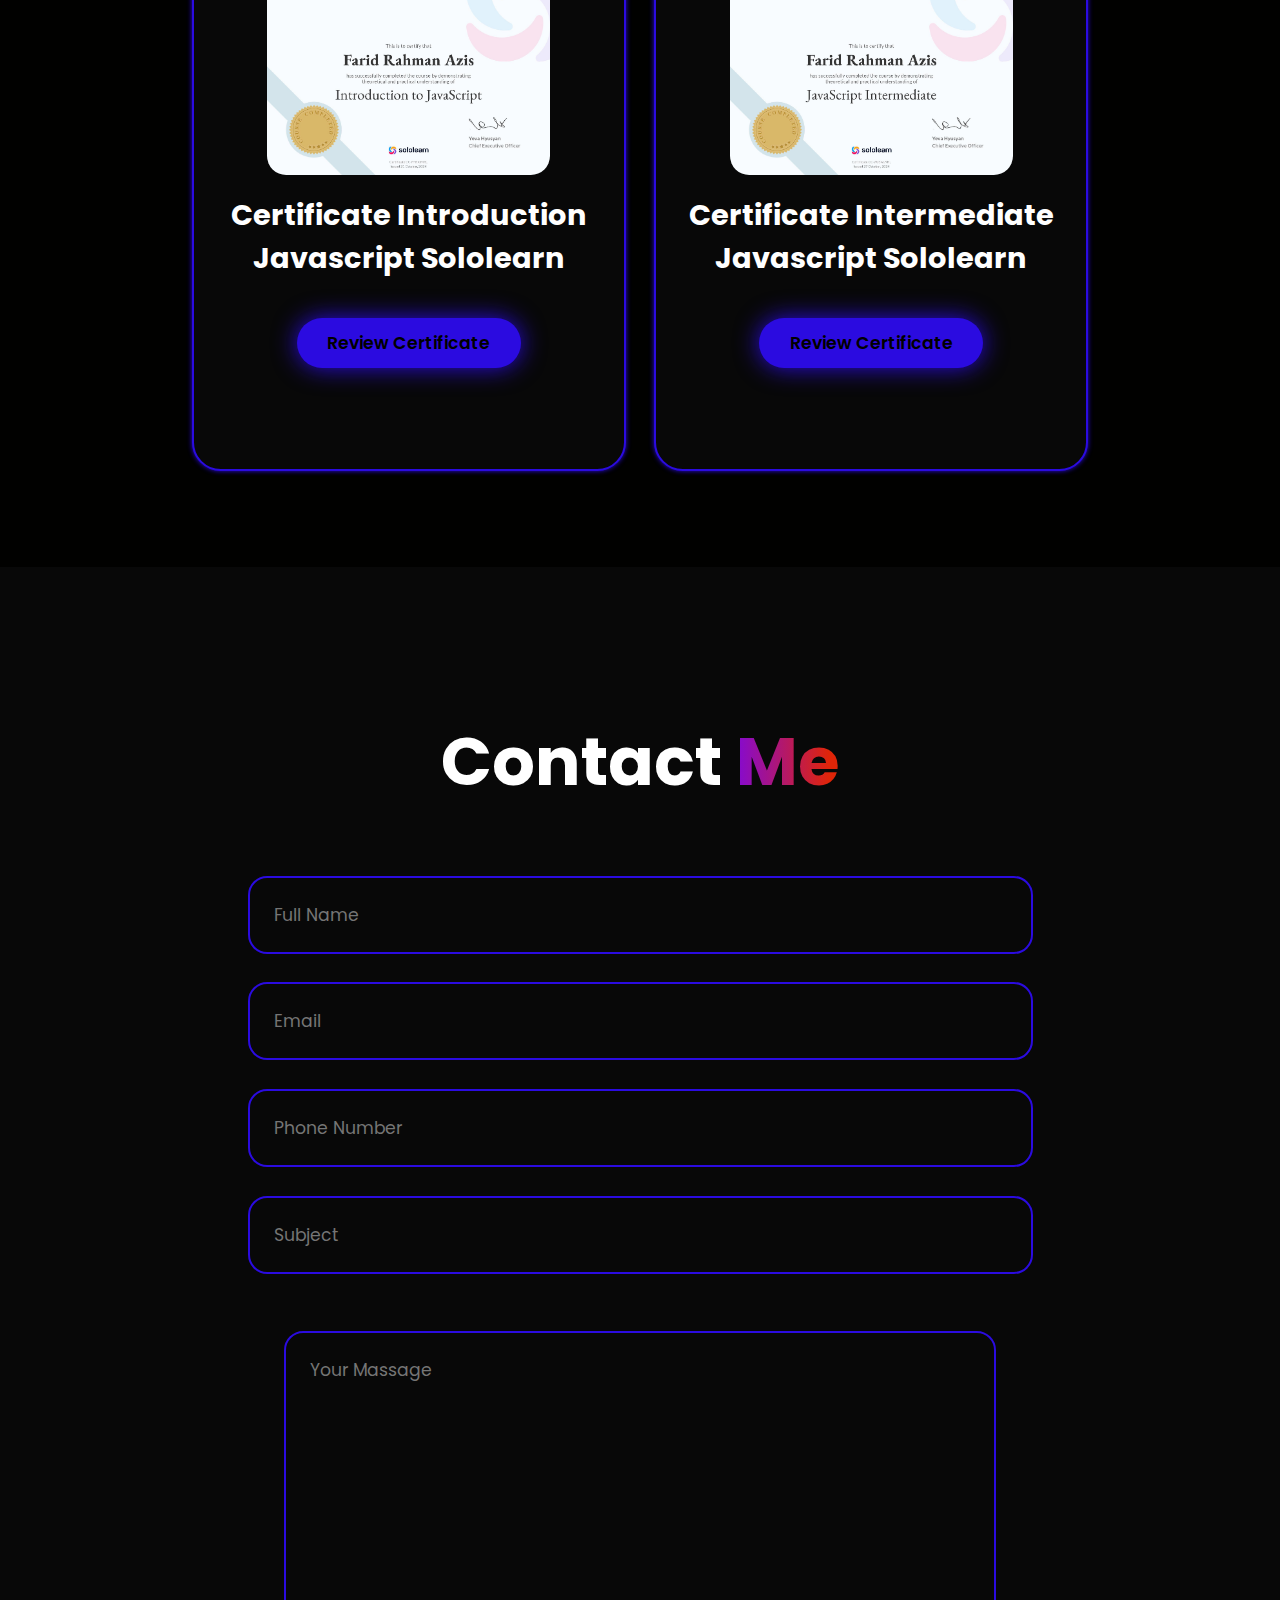
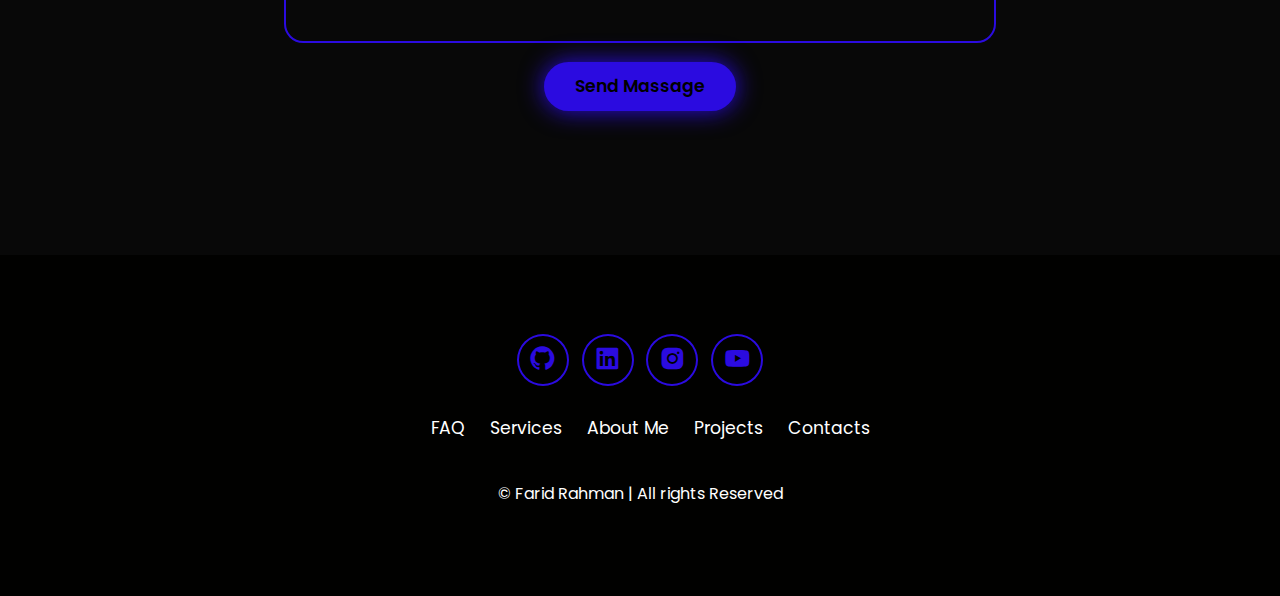
==== commit 307f5136: "fix" ====
--- a/index.html
+++ b/index.html
@@ -142,22 +142,6 @@
                 <p>Lorem ipsum dolor sit amet consectetur adipisicing elit. Obcaecati voluptas, numquam quis possimus odio ullam ratione culpa, sapiente animi maxime esse sequi repellendus eos veniam quam dicta doloribus aperiam autem.</p>
                 <a href="https://dasboard-admin.vercel.app/" class="btn">Review Project</a>
             </div>
-
-            <div class="project-card">
-                <img src="foto.jpg" alt="">
-
-                <h3>Project 1</h3>
-                <p>Lorem ipsum dolor sit amet consectetur adipisicing elit. Obcaecati voluptas, numquam quis possimus odio ullam ratione culpa, sapiente animi maxime esse sequi repellendus eos veniam quam dicta doloribus aperiam autem.</p>
-                <div class="btn">Review Project</div>
-            </div>
-
-            <div class="project-card">
-                <img src="foto.jpg" alt="">
-
-                <h3>Project 1</h3>
-                <p>Lorem ipsum dolor sit amet consectetur adipisicing elit. Obcaecati voluptas, numquam quis possimus odio ullam ratione culpa, sapiente animi maxime esse sequi repellendus eos veniam quam dicta doloribus aperiam autem.</p>
-                <div class="btn">Review Project</div>
-            </div>
         </div>
     </section>
 
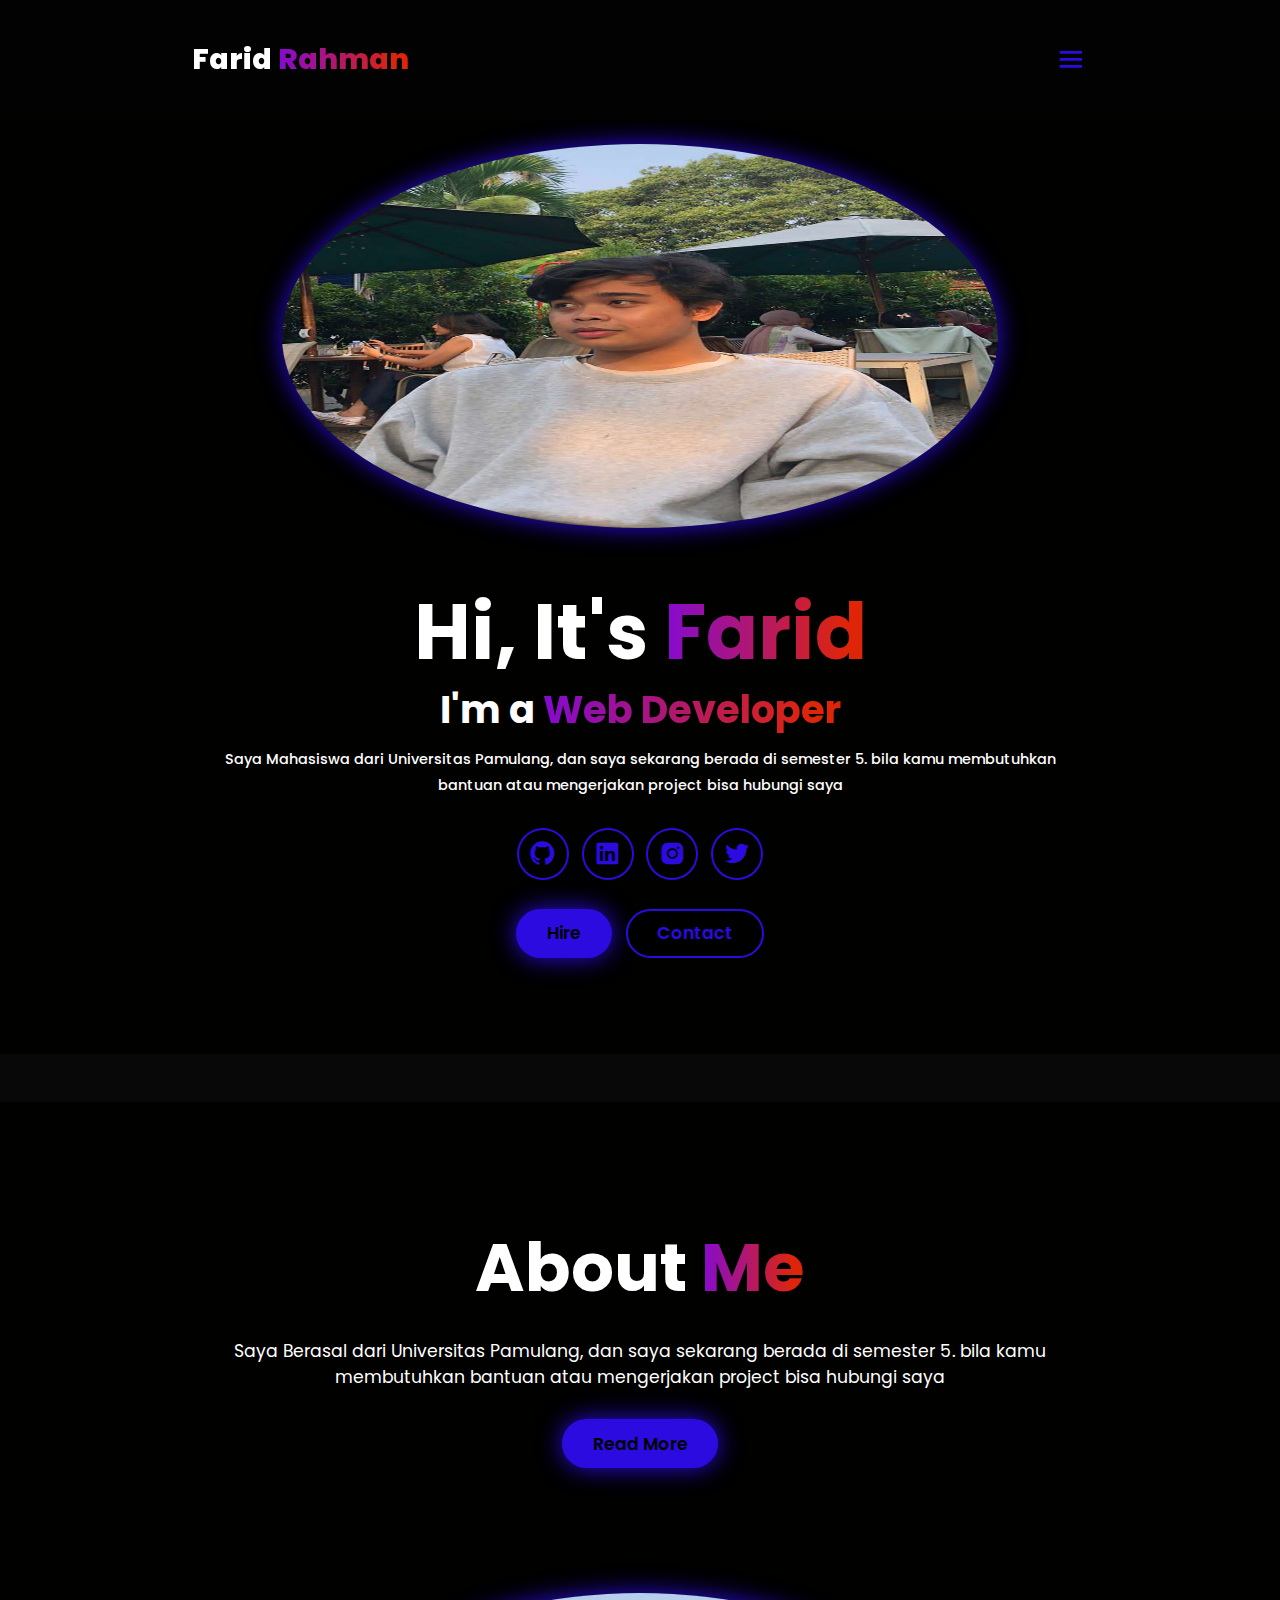
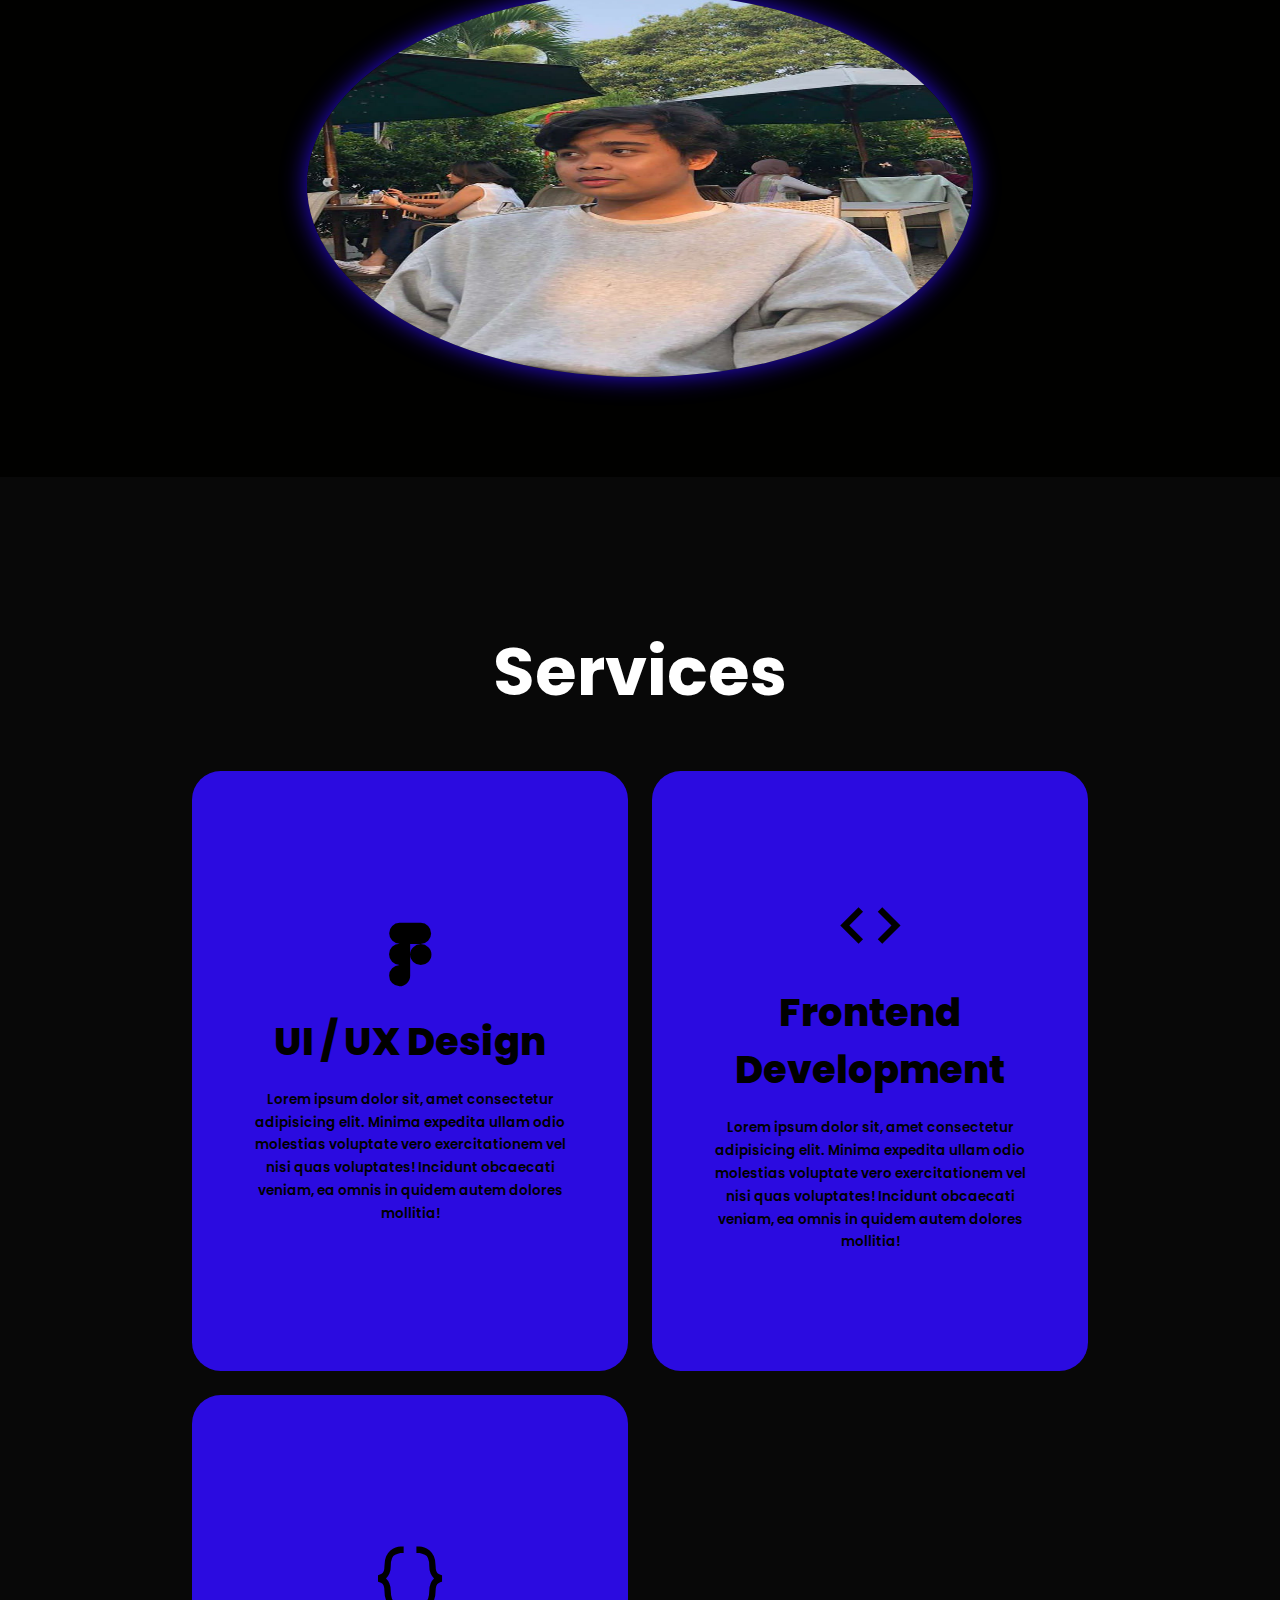
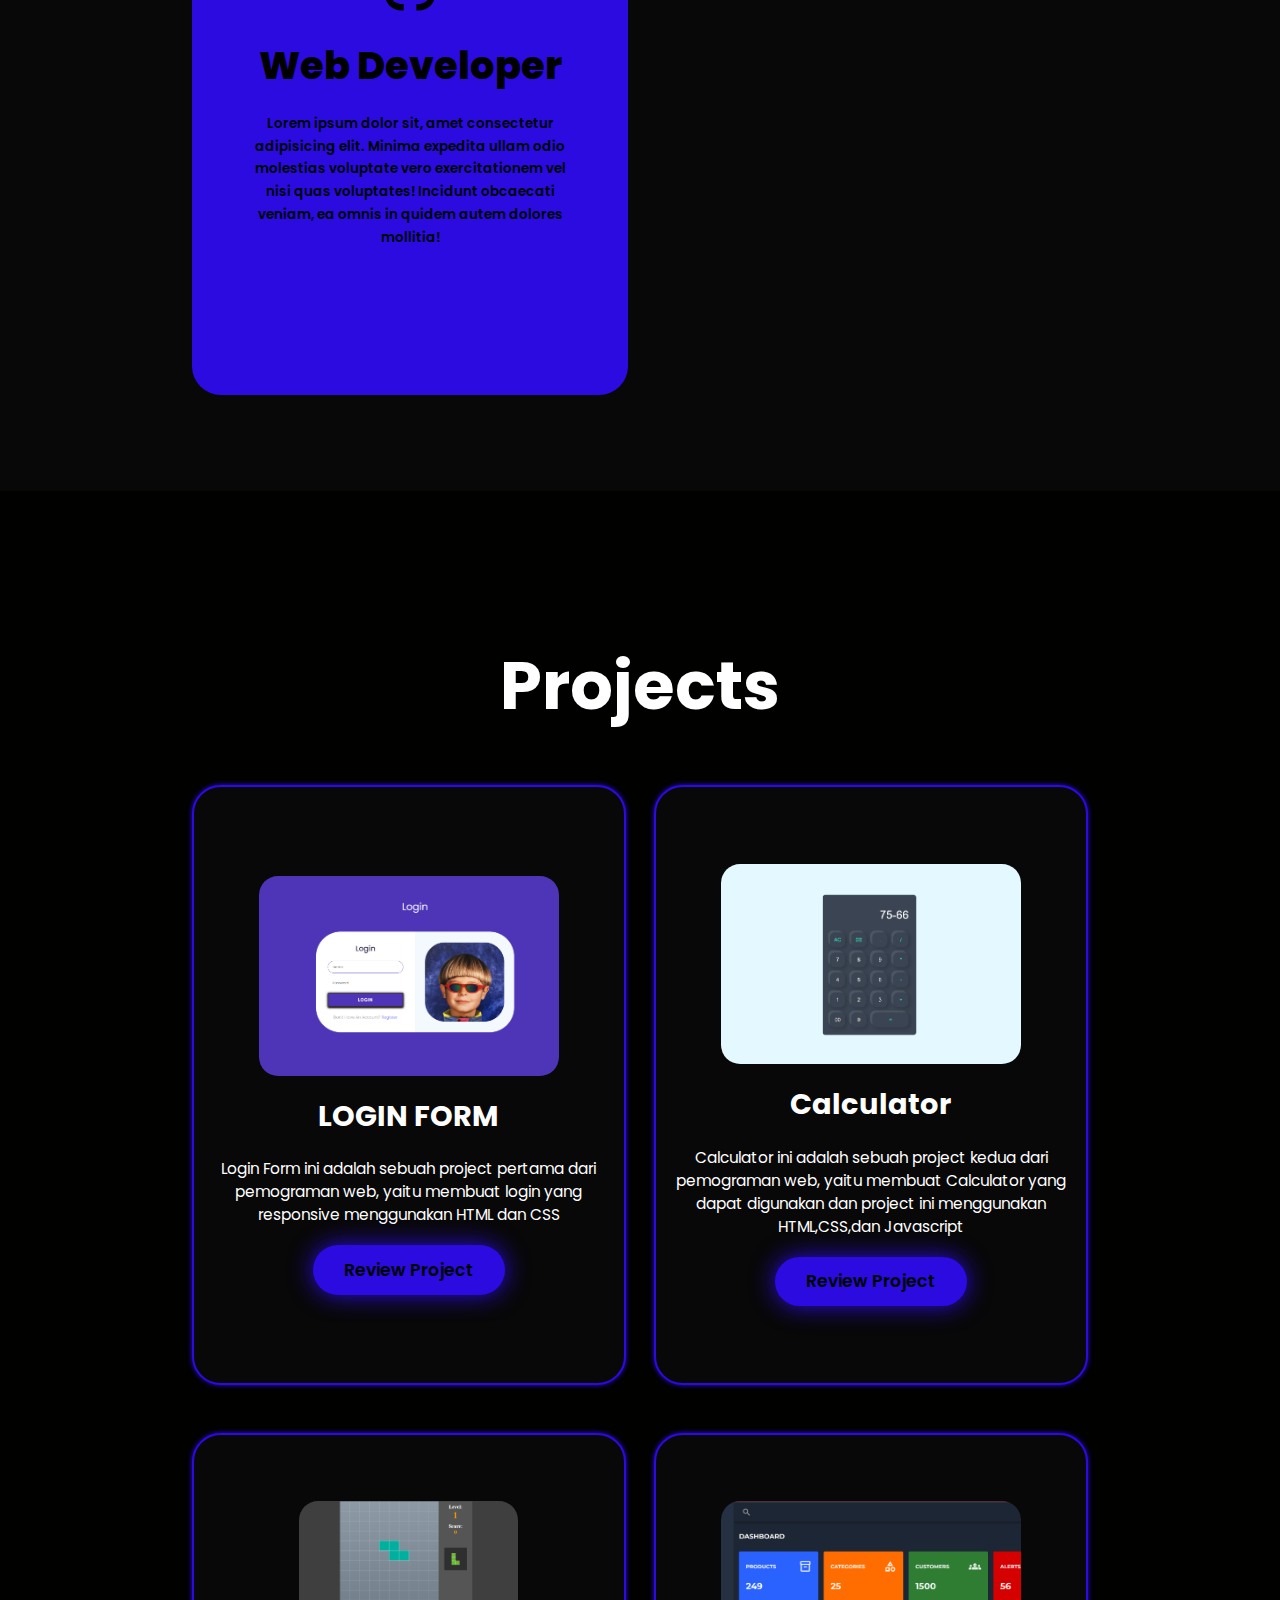
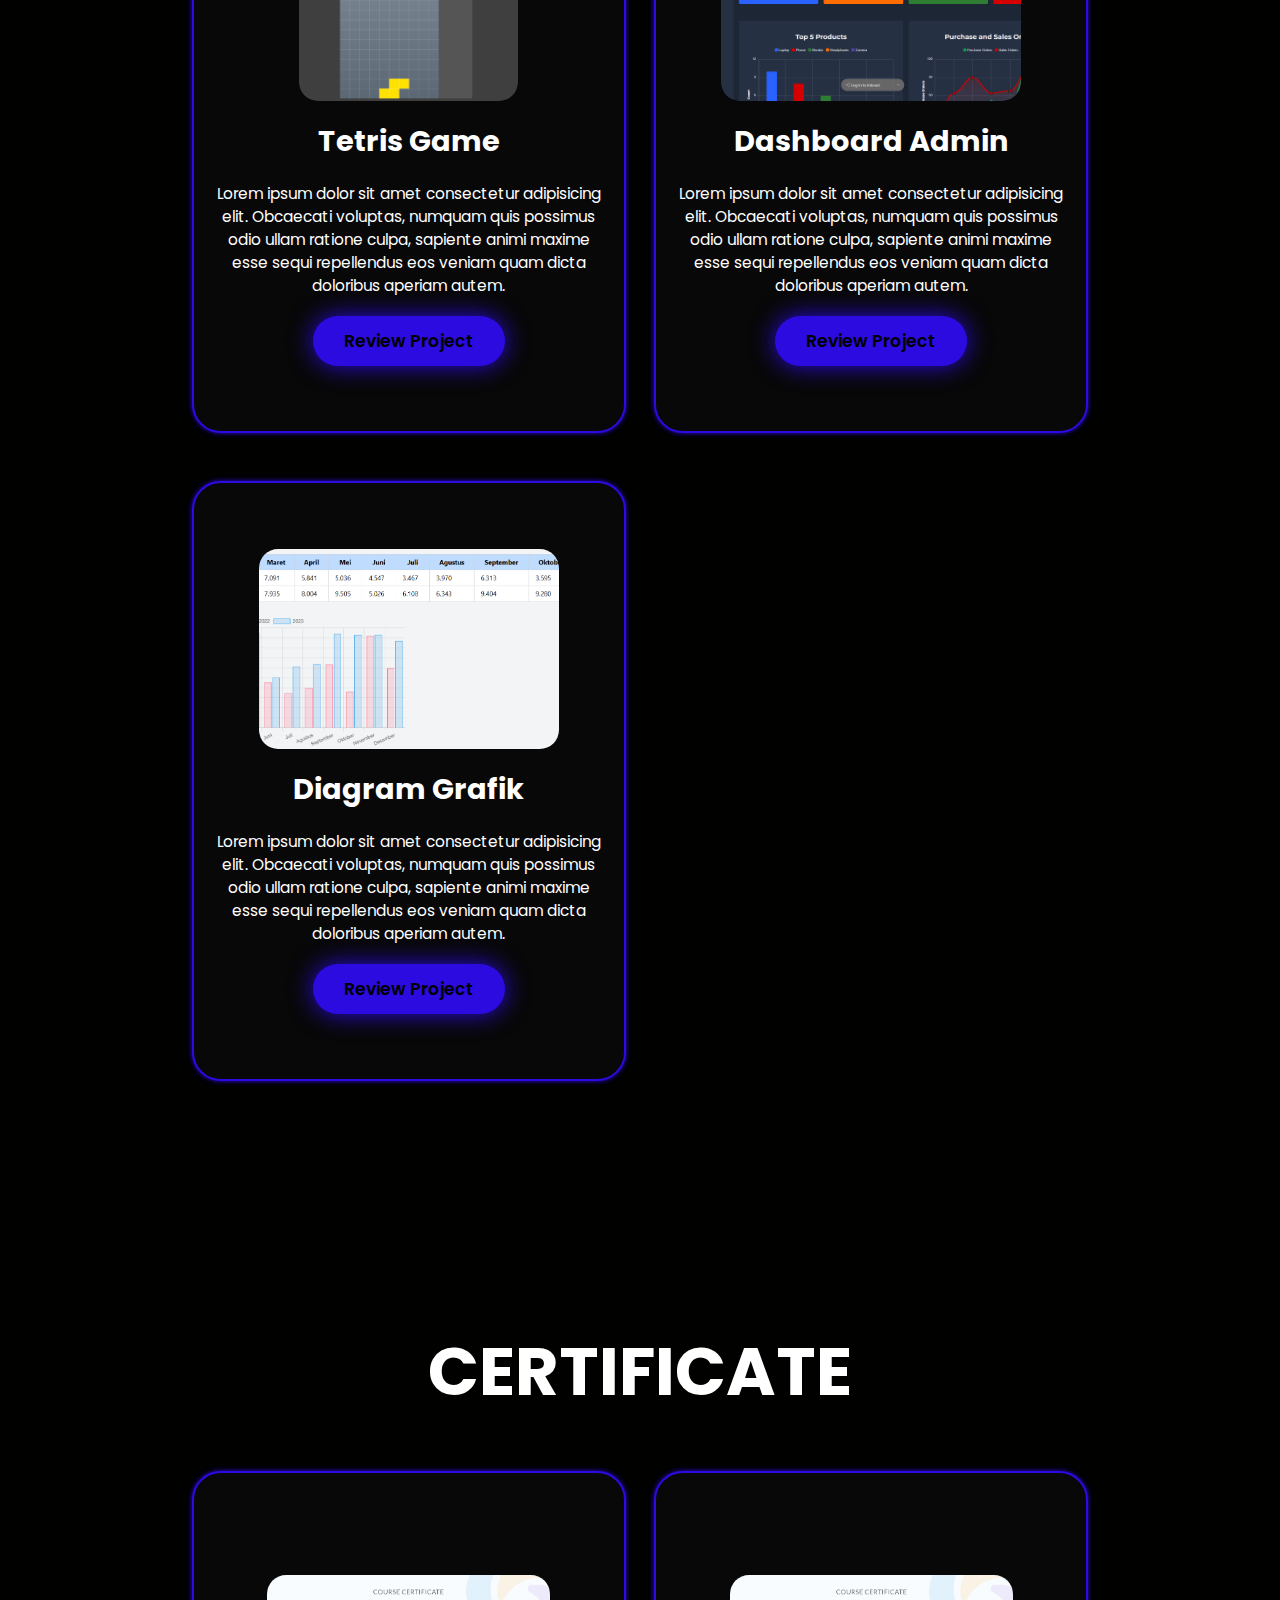
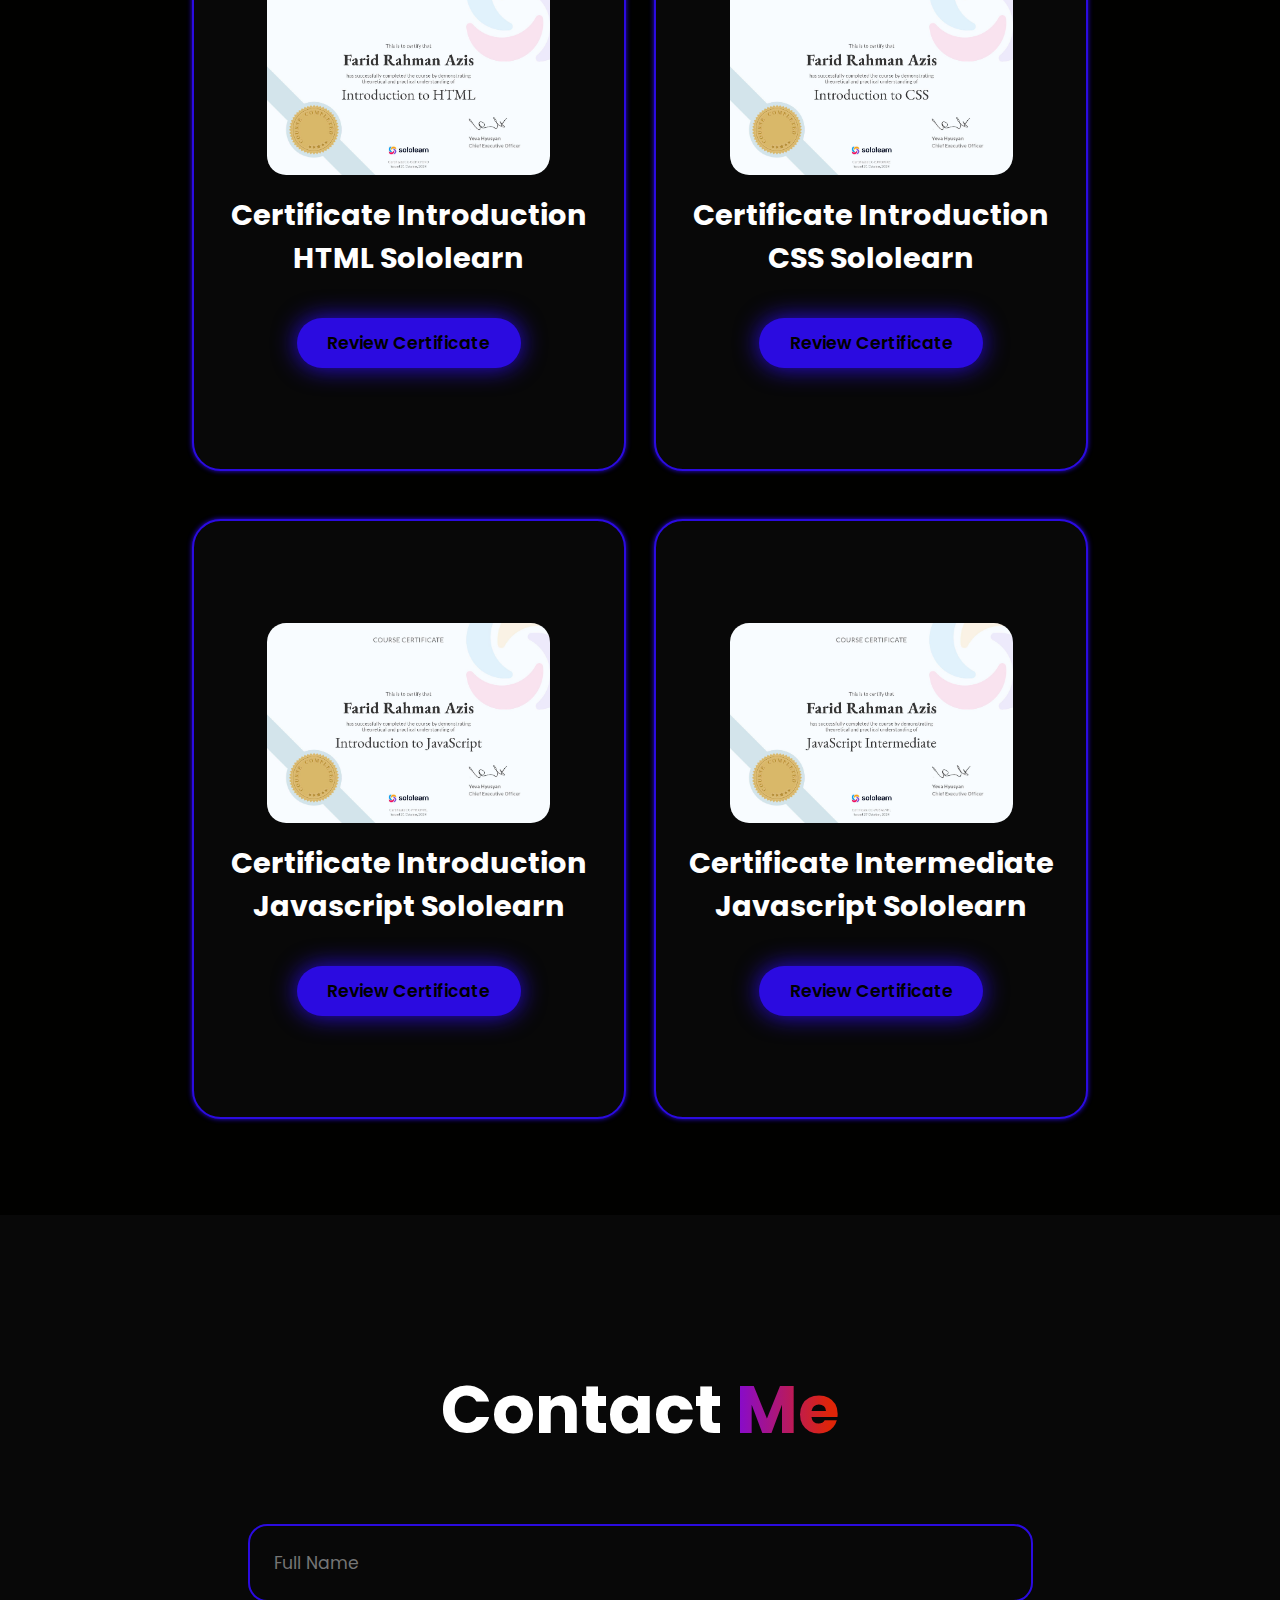
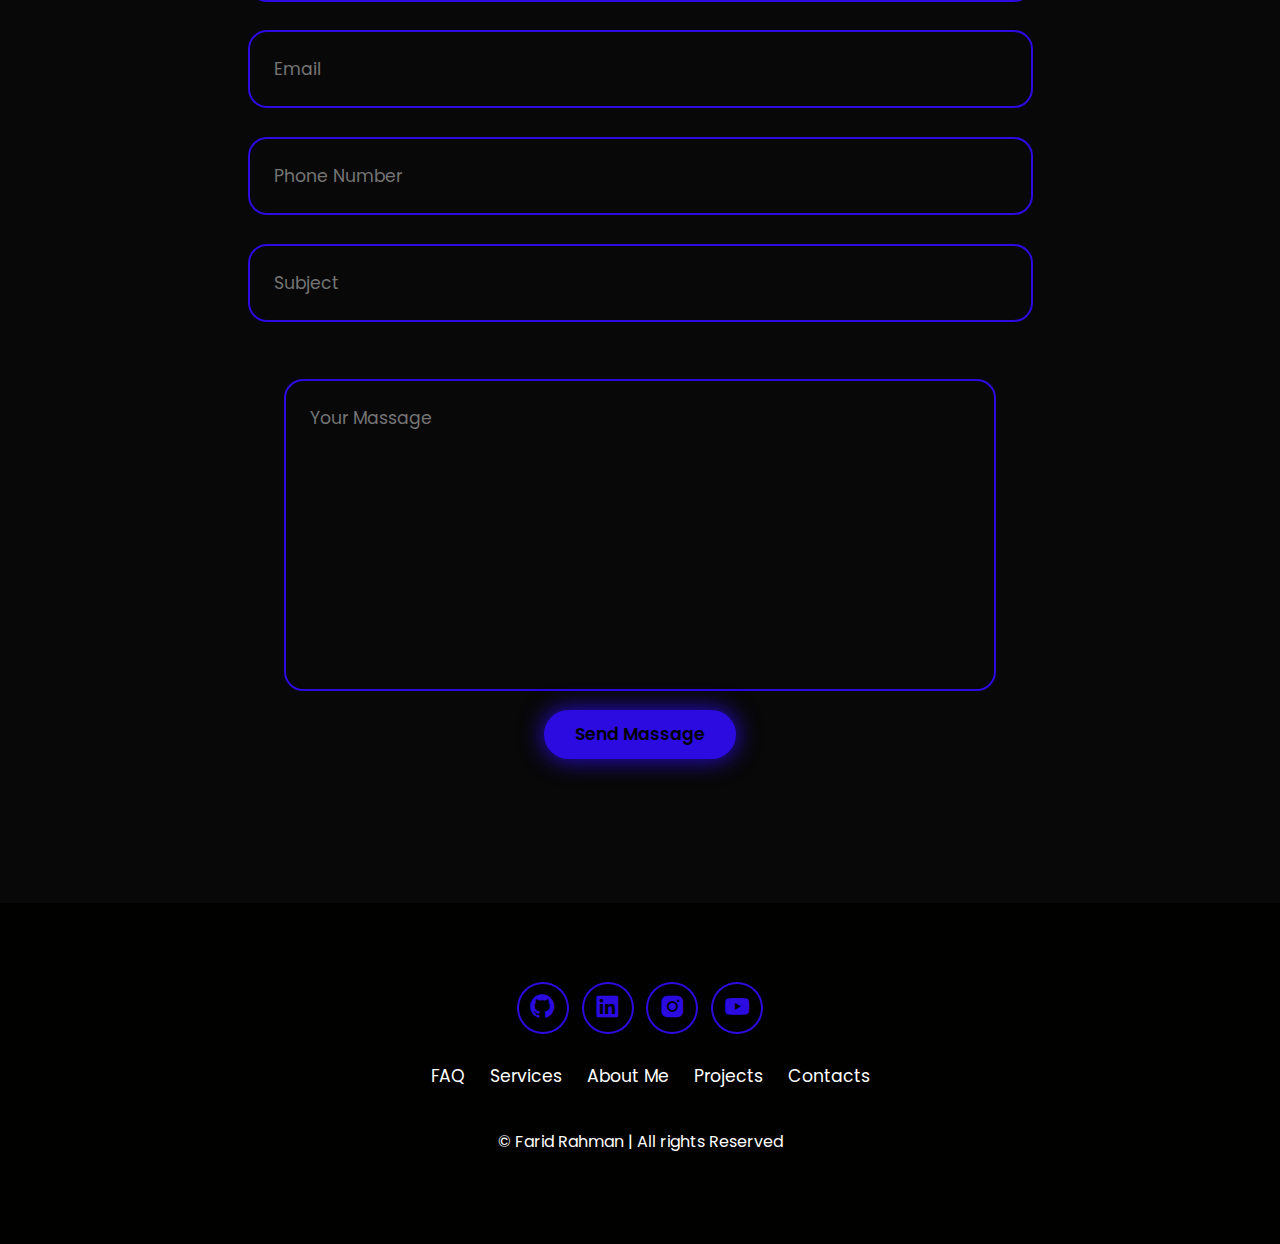
==== commit f6a90a89: "fix" ====
--- a/index.html
+++ b/index.html
@@ -128,11 +128,11 @@
             </div>
             
             <div class="project-card">
-                <img src="2048.png" alt="">
-
-                <h3>Game 2048</h3>
+                <img src="tetris.png" alt="">
+
+                <h3>Tetris Game</h3>
                 <p>Lorem ipsum dolor sit amet consectetur adipisicing elit. Obcaecati voluptas, numquam quis possimus odio ullam ratione culpa, sapiente animi maxime esse sequi repellendus eos veniam quam dicta doloribus aperiam autem.</p>
-                <a href="https://2048-snowy.vercel.app/" class="btn">Review Project</a>
+                <a href="https://tertris.vercel.app/" class="btn">Review Project</a>
             </div>
             
             <div class="project-card">
@@ -141,6 +141,14 @@
                 <h3>Dashboard Admin</h3>
                 <p>Lorem ipsum dolor sit amet consectetur adipisicing elit. Obcaecati voluptas, numquam quis possimus odio ullam ratione culpa, sapiente animi maxime esse sequi repellendus eos veniam quam dicta doloribus aperiam autem.</p>
                 <a href="https://dasboard-admin.vercel.app/" class="btn">Review Project</a>
+            </div>
+
+            <div class="project-card">
+                <img src="diagram.png" alt="">
+
+                <h3>Diagram Grafik</h3>
+                <p>Lorem ipsum dolor sit amet consectetur adipisicing elit. Obcaecati voluptas, numquam quis possimus odio ullam ratione culpa, sapiente animi maxime esse sequi repellendus eos veniam quam dicta doloribus aperiam autem.</p>
+                <a href="/grafikdiagram/index.html" class="btn">Review Project</a>
             </div>
         </div>
     </section>
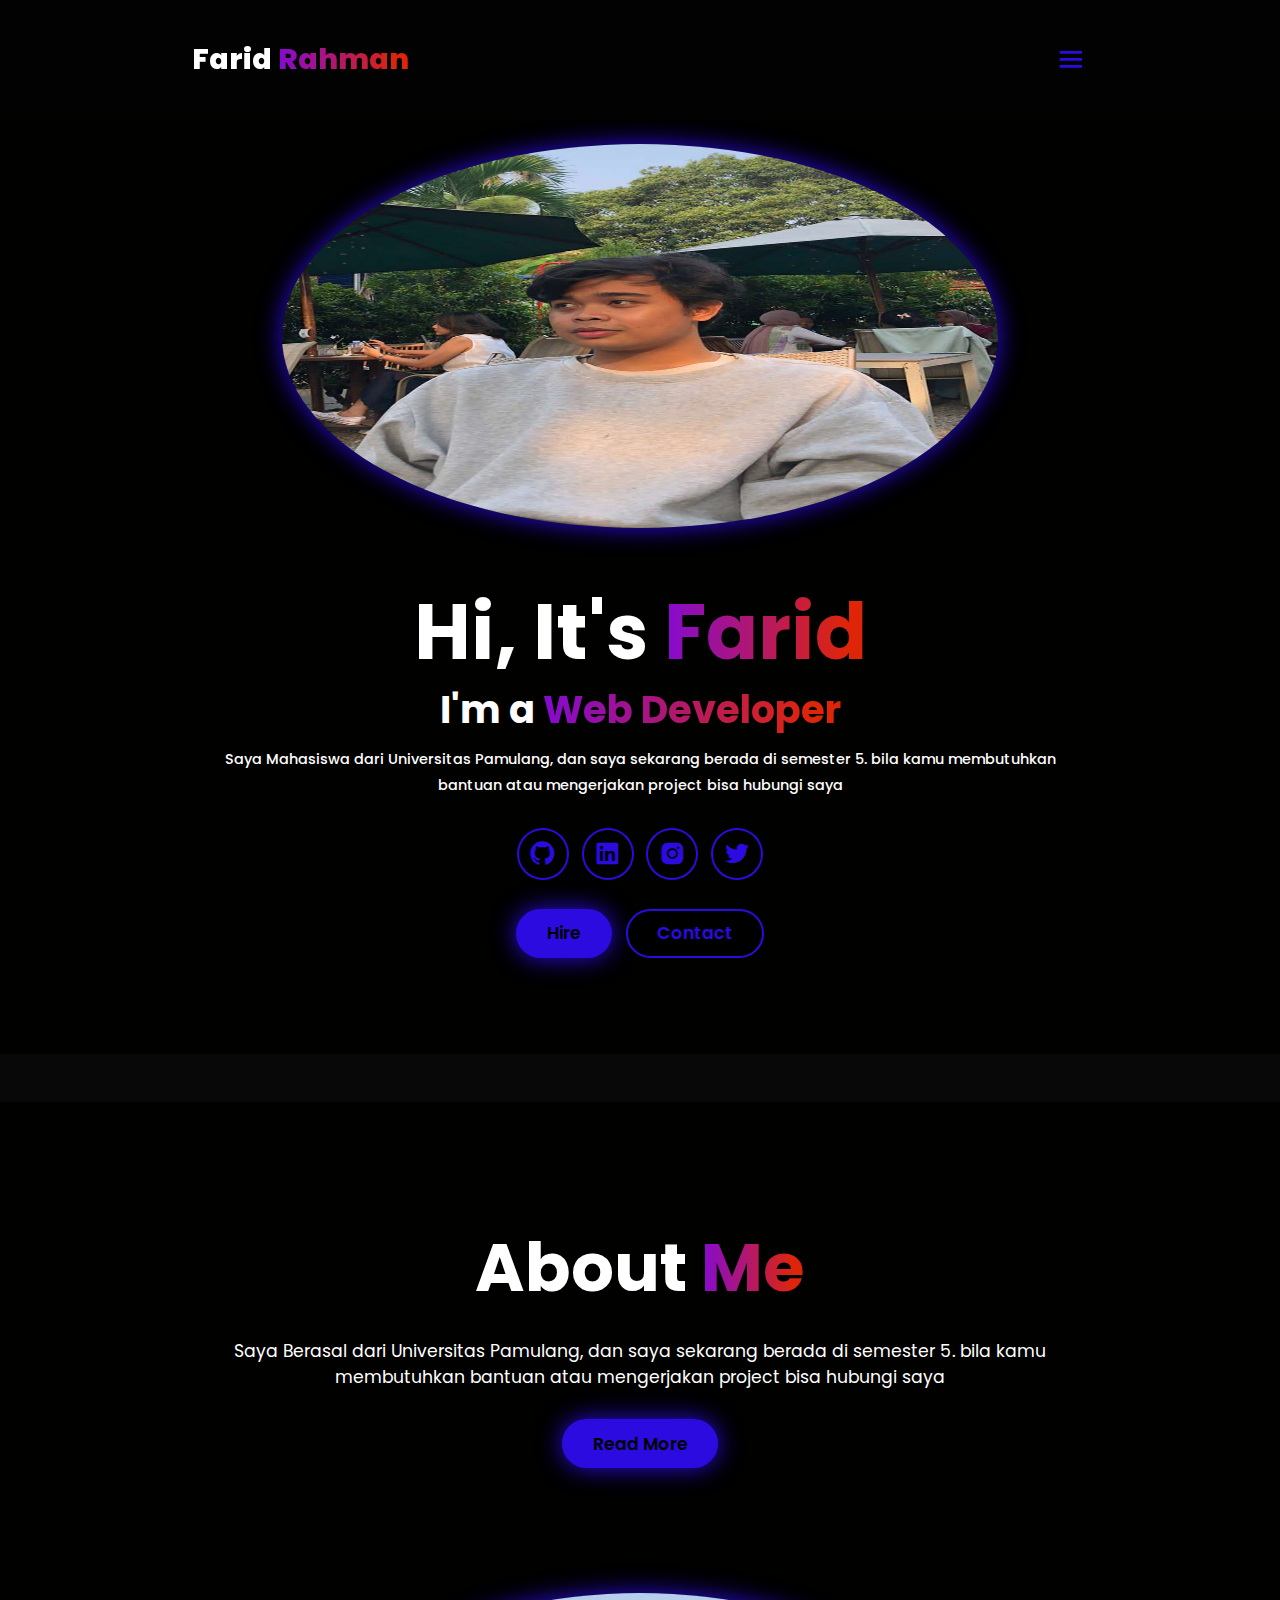
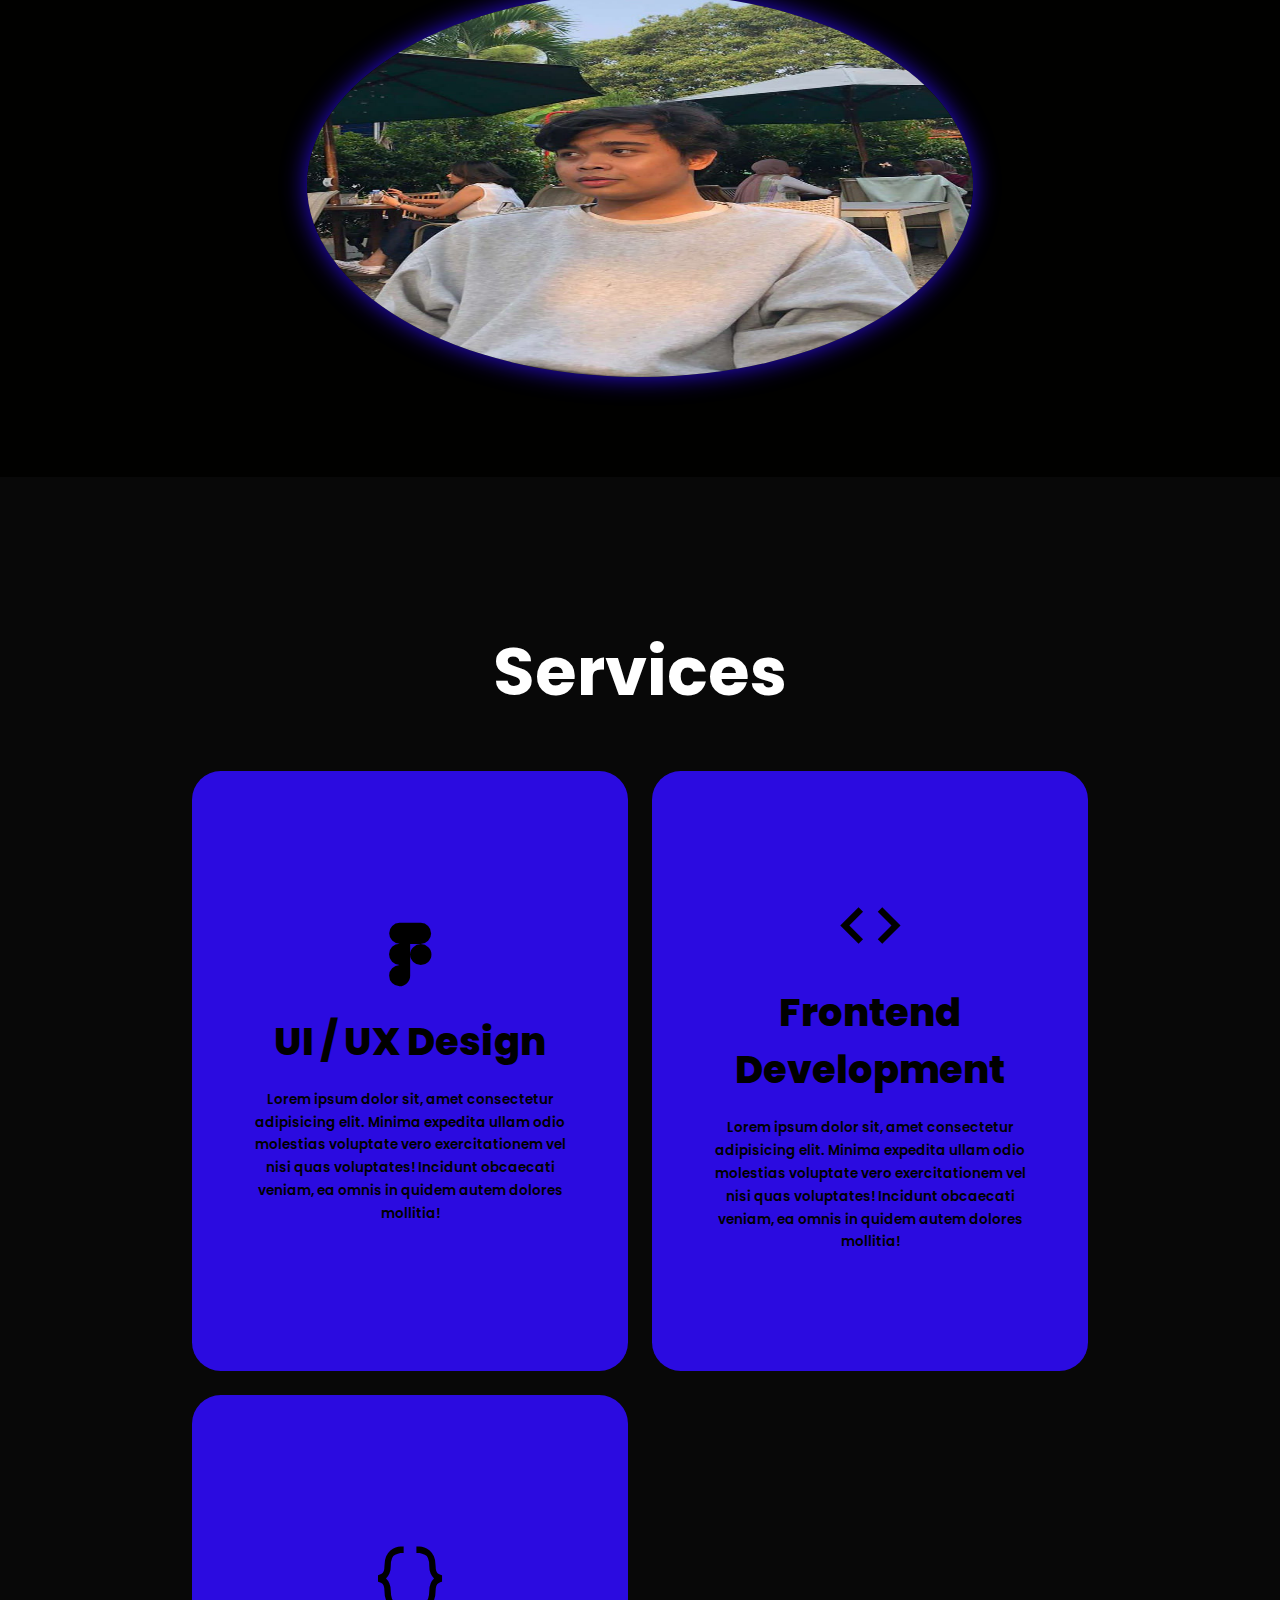
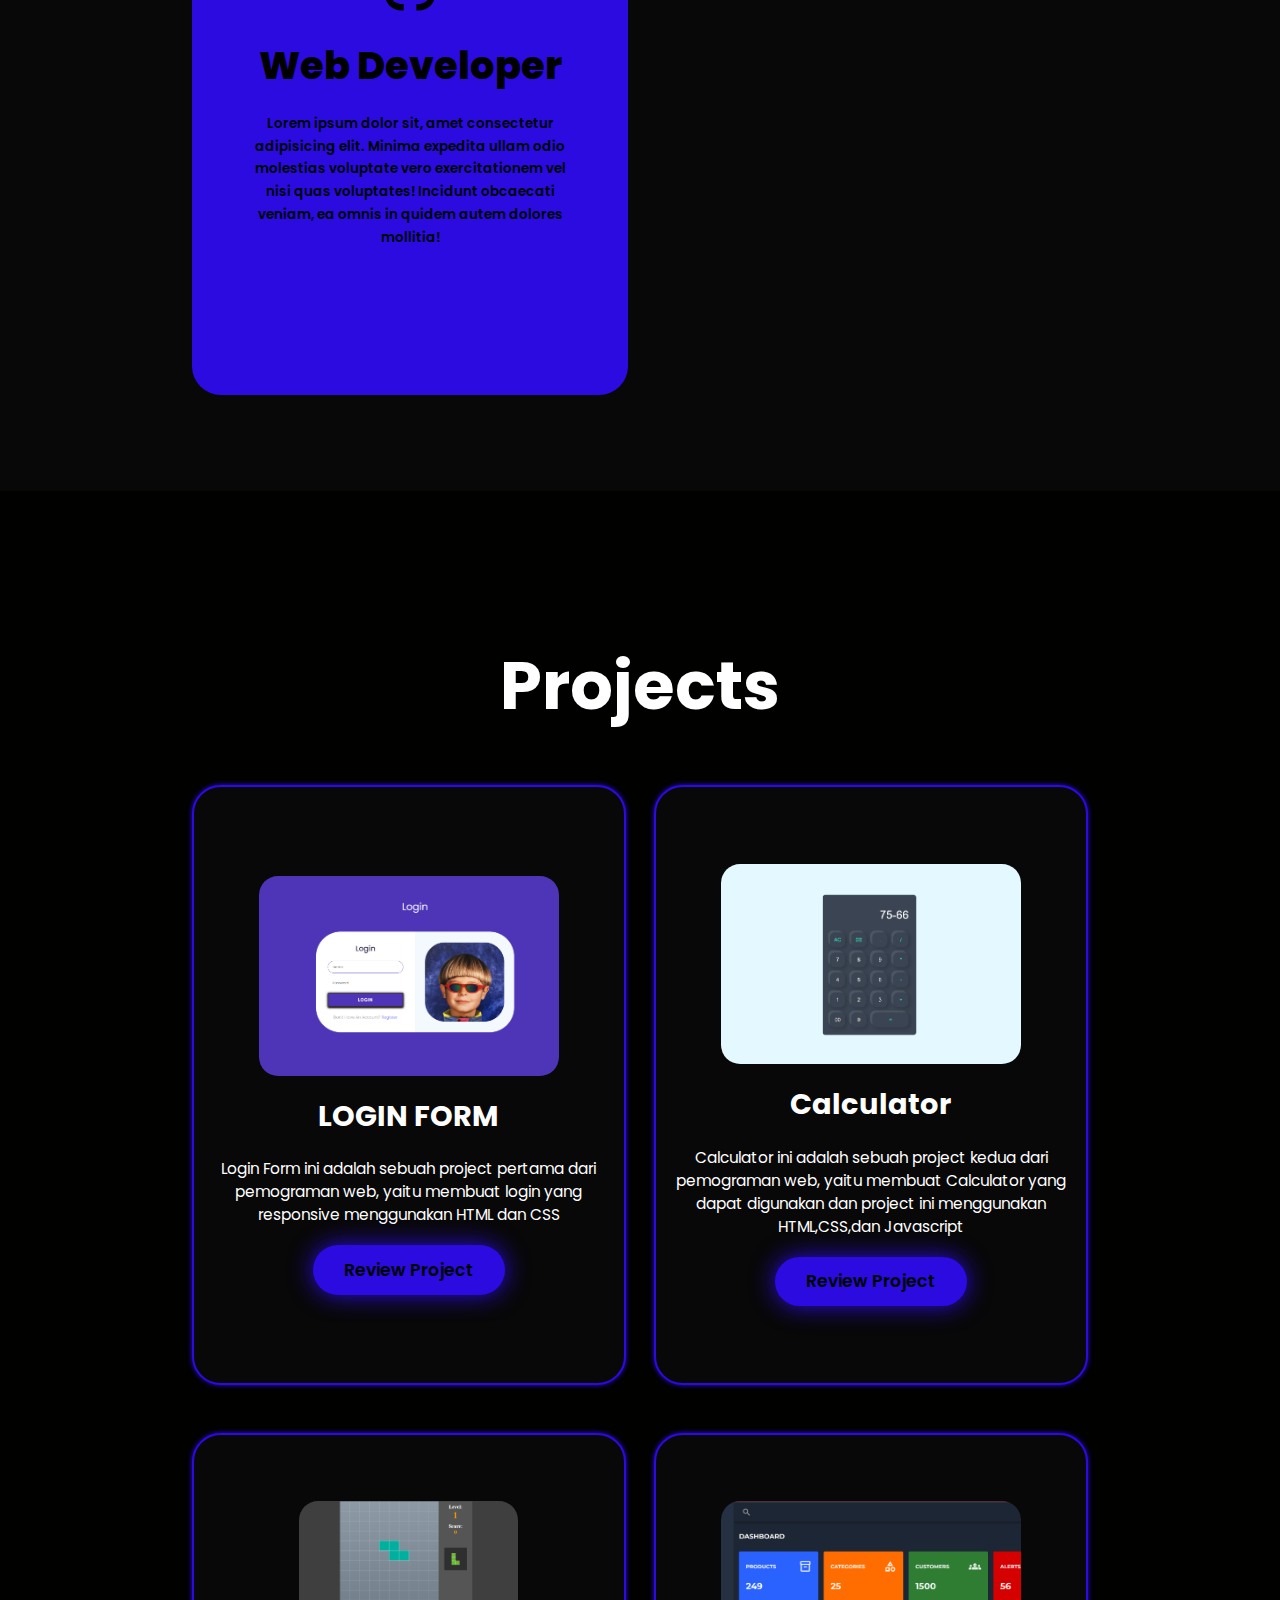
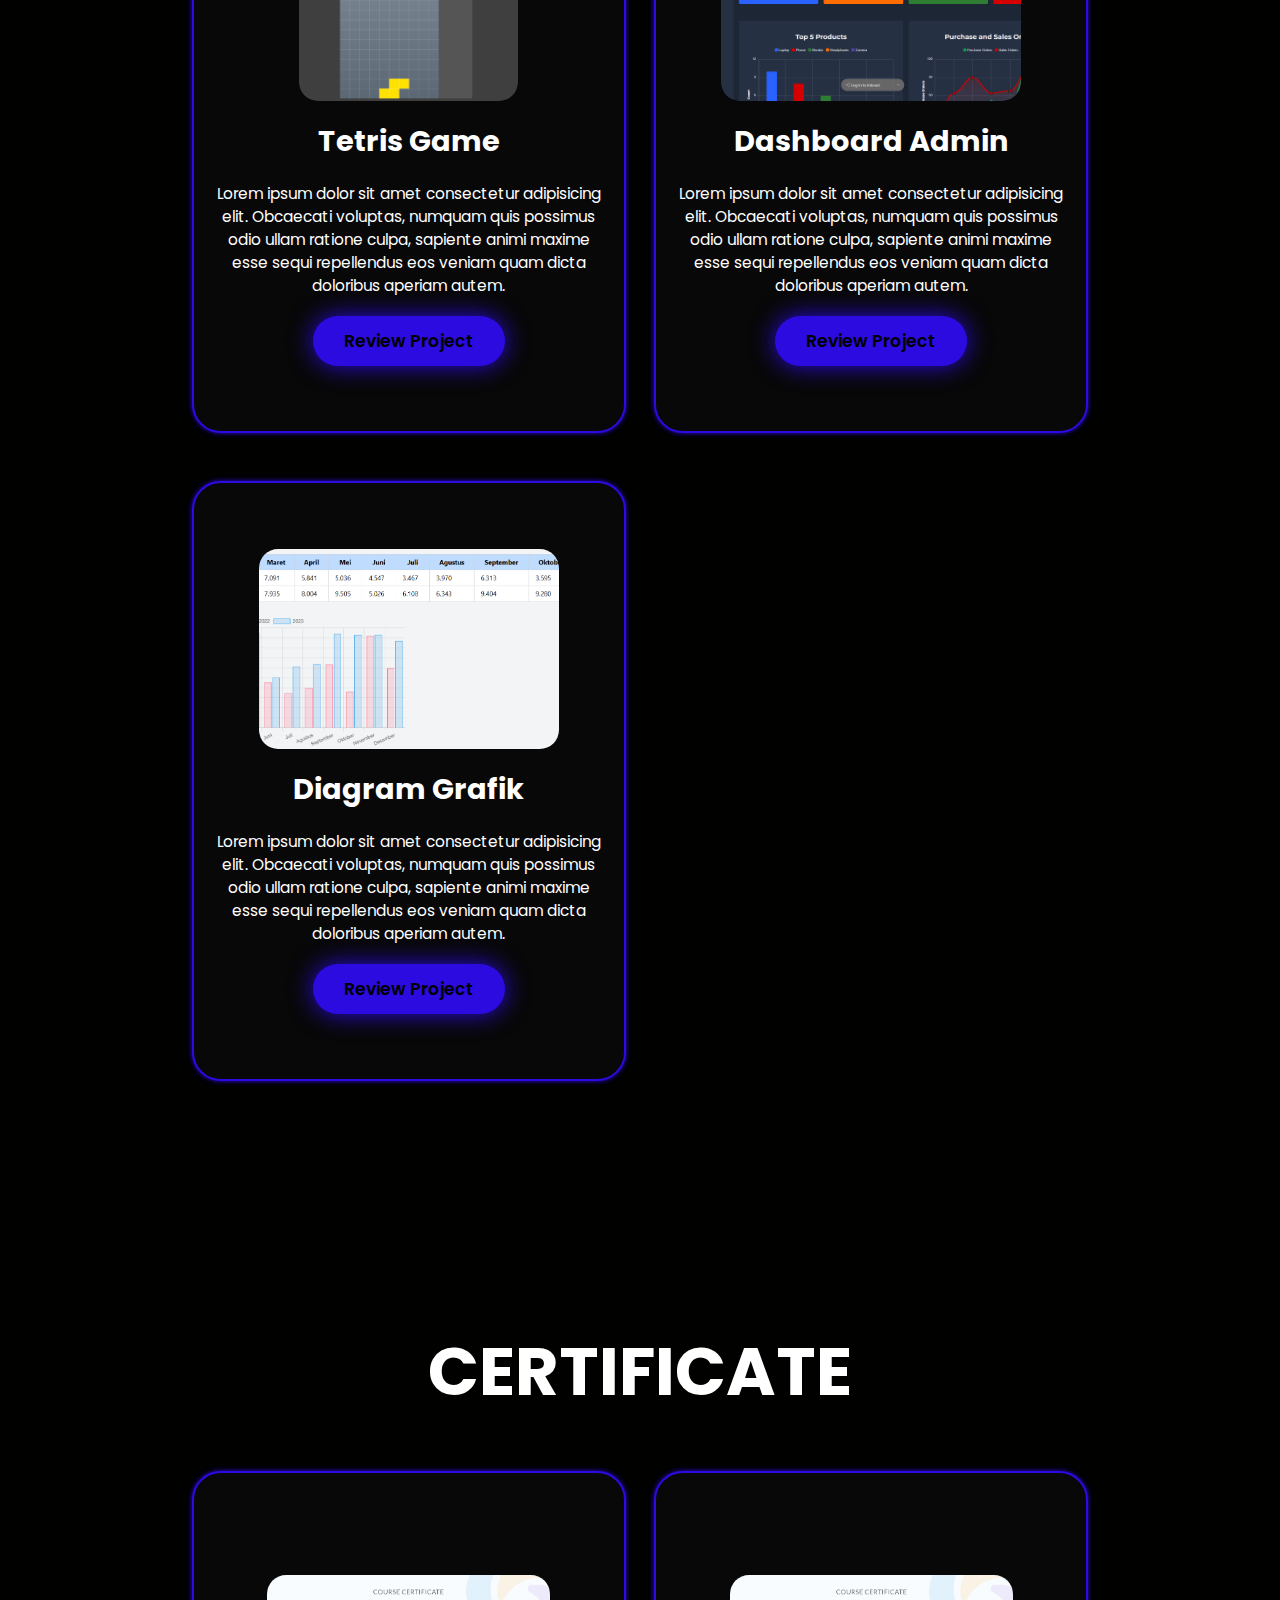
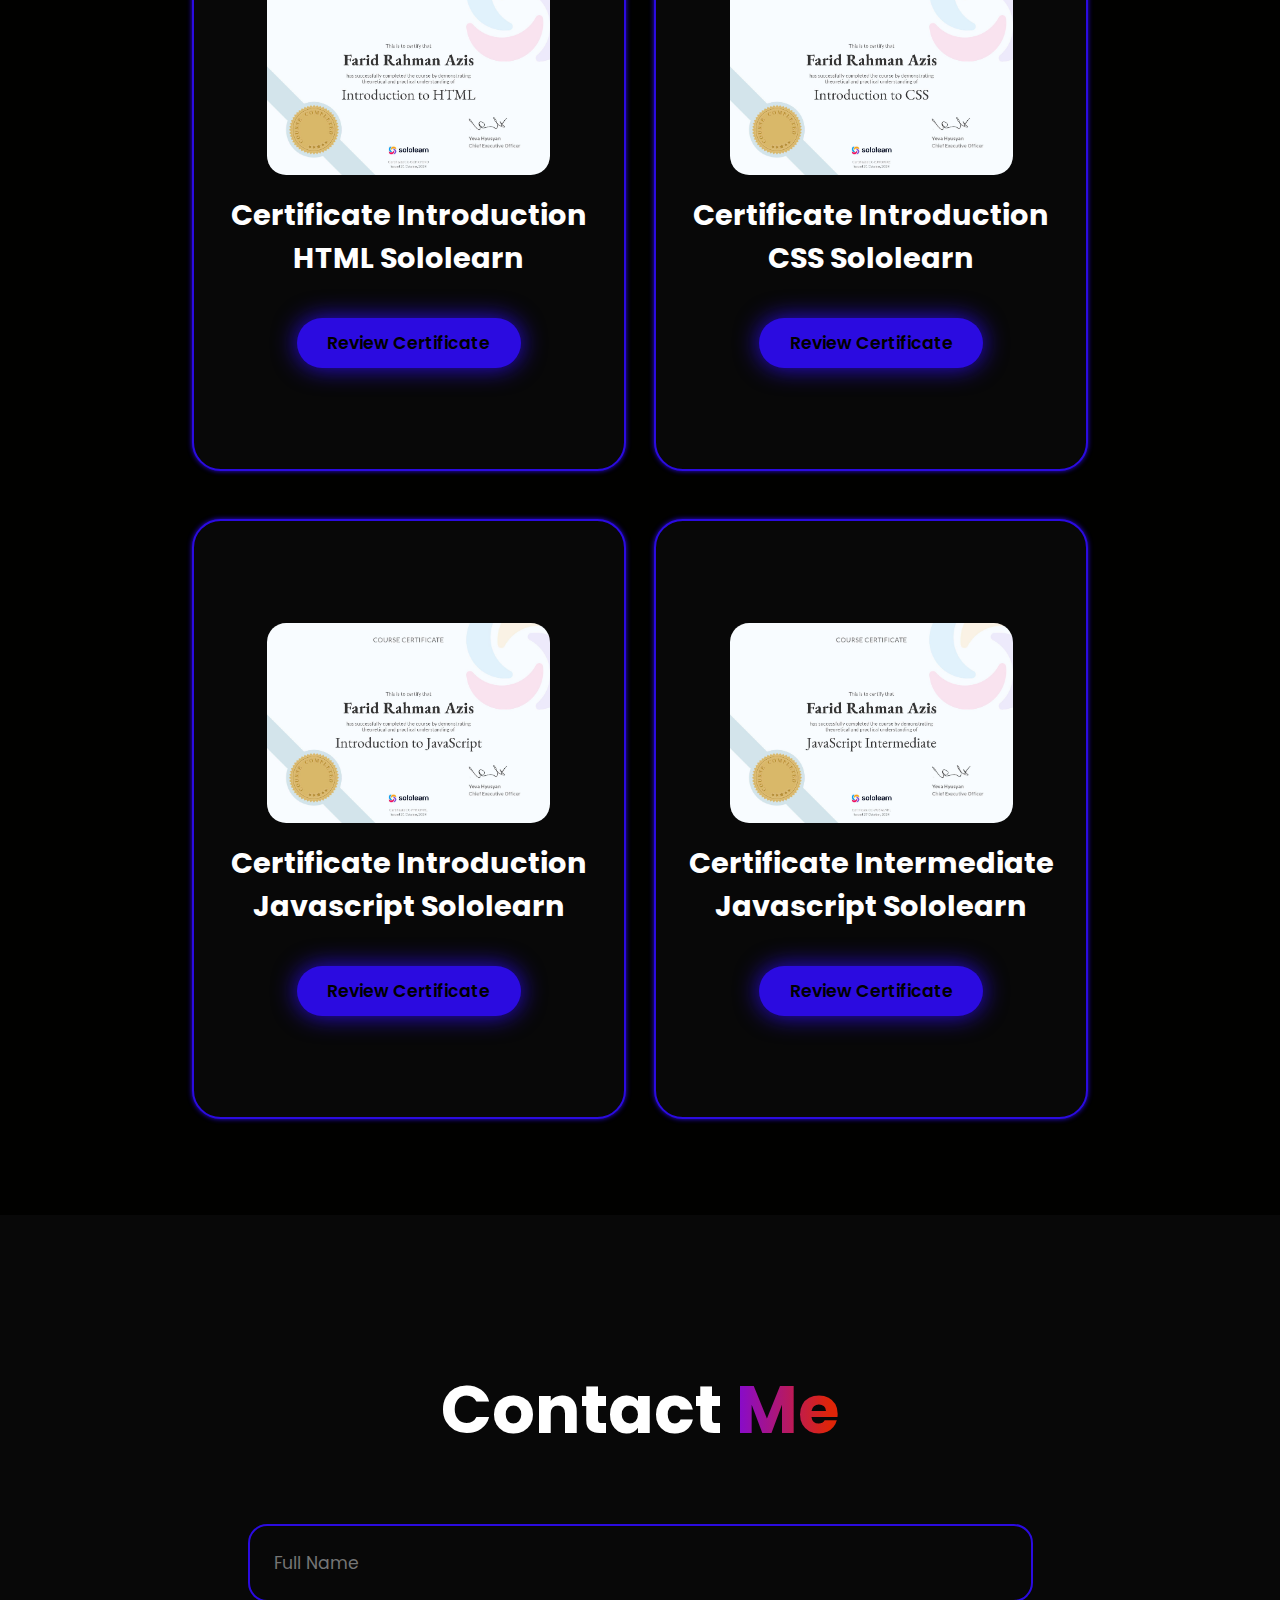
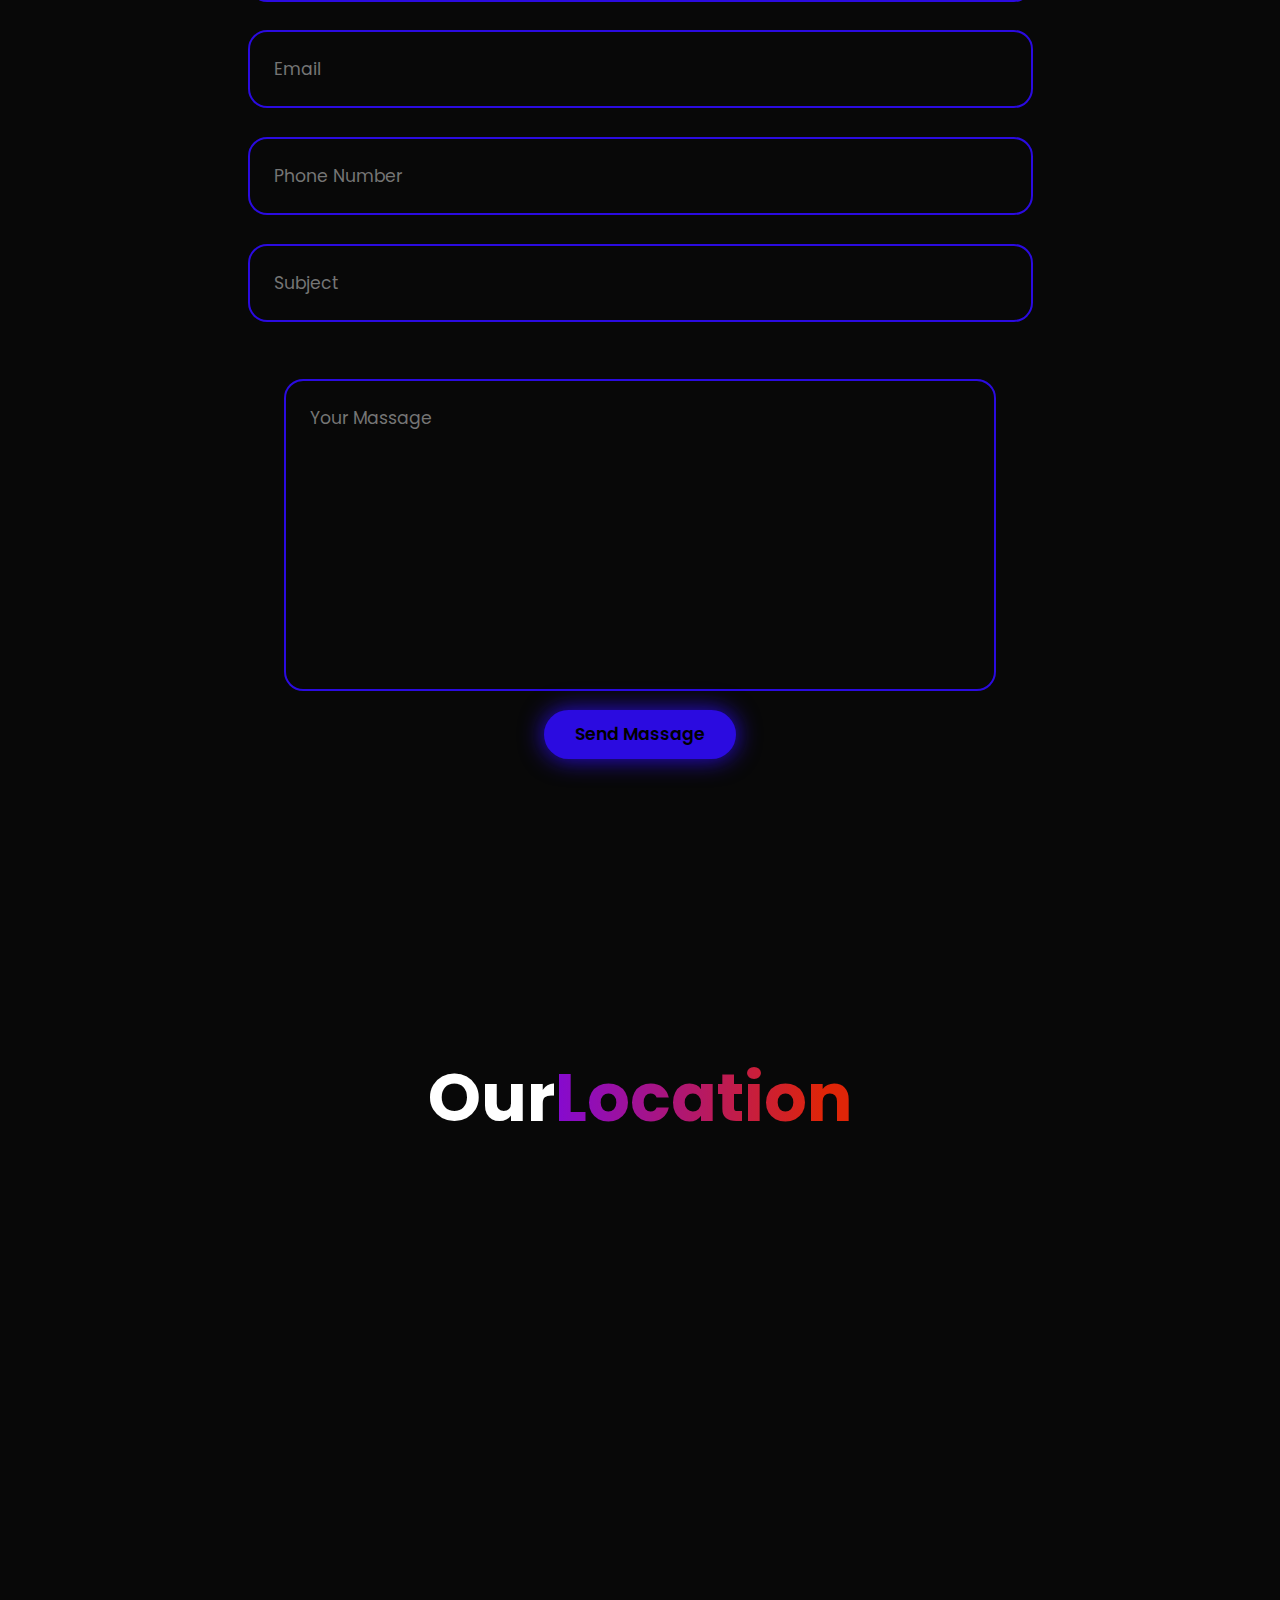
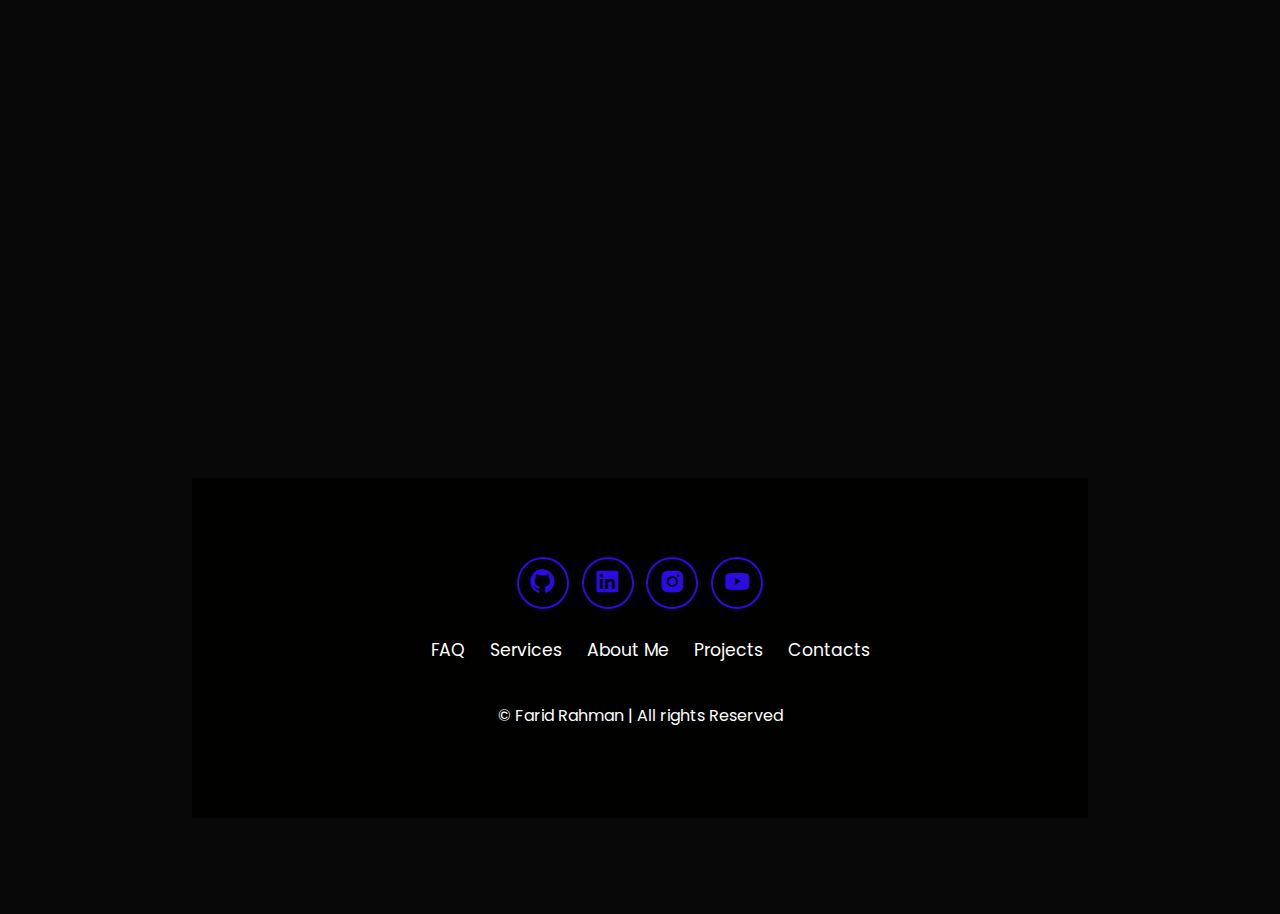
==== commit 97c6349b: "location" ====
--- a/index.html
+++ b/index.html
@@ -22,6 +22,7 @@
             <a href="#services">Services</a>
             <a href="#projects">Projects</a>
             <a href="#Certificate">Certificate</a>
+            <a href="#galery">Galery</a>
             <a href="#contact">Contact</a>
         </nav>
 
@@ -213,8 +214,19 @@
             </div>
         </form>
     </section>
-    
-
+    <section class="contact" id="contact">
+        <h2 class="heading">Our<span>Location</span></h2>
+        <section id="location">    
+            <iframe 
+                src="https://www.google.com/maps/embed?pb=!1m18!1m12!1m3!1d3268.339690042008!2d106.68693566979852!3d-6.344945848005212!2m3!1f0!2f0!3f0!3m2!1i1024!2i768!4f13.1!3m3!1m2!1s0x2e69e50078ae00b1%3A0x81a60674ba49b072!2sUnpam%20Viktor!5e1!3m2!1sid!2sid!4v1736230195736!5m2!1sid!2sid" 
+                width="800" 
+                height="450" 
+                style="border: 0;" 
+                allowfullscreen="" 
+                loading="lazy" 
+                referrerpolicy="no-referrer-when-downgrade">
+            </iframe>
+    </section>
     <footer class="footer">
         <div class="social-icons">
             <a href="https://github.com/FaridRah16">
--- a/style.css
+++ b/style.css
@@ -339,7 +339,7 @@
   .project-card p{
     font-size: 1.6rem;
   }
-
+  
 .contact{
   background-color: var(--bg-color);
 }
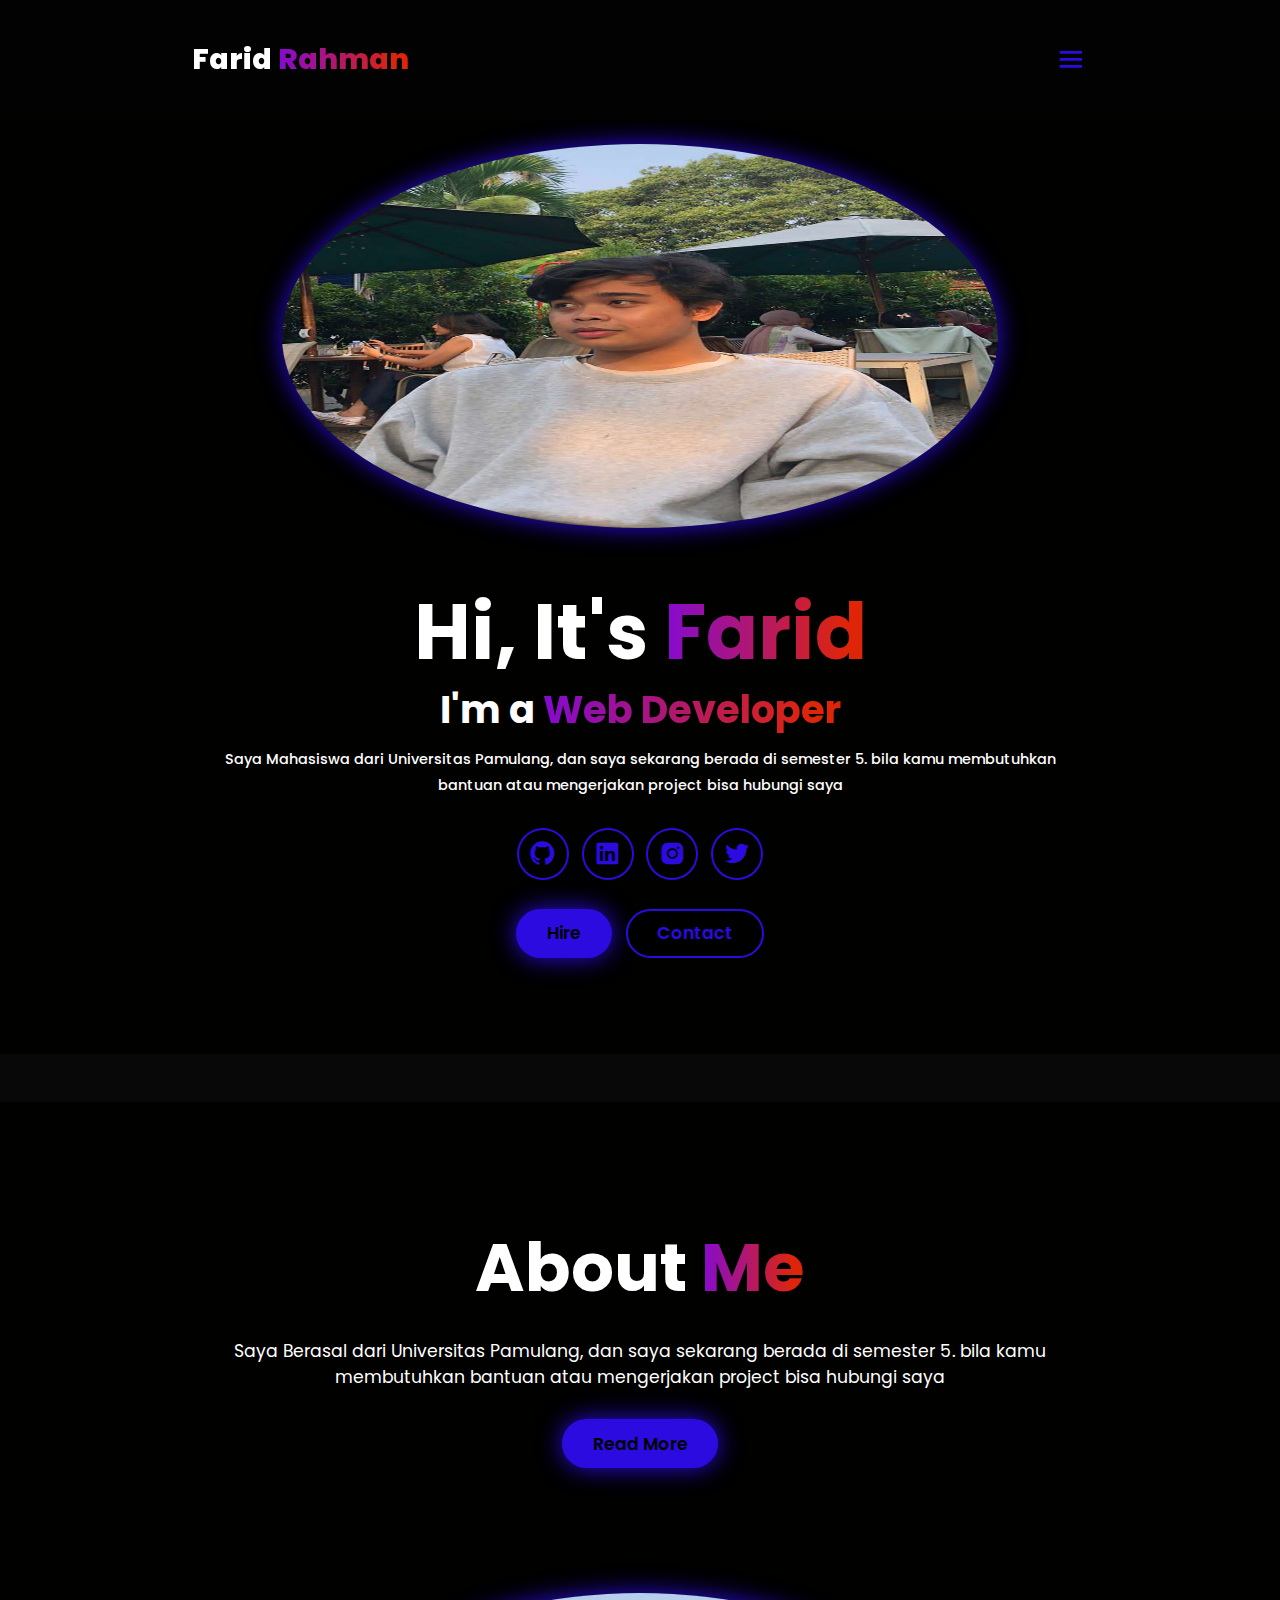
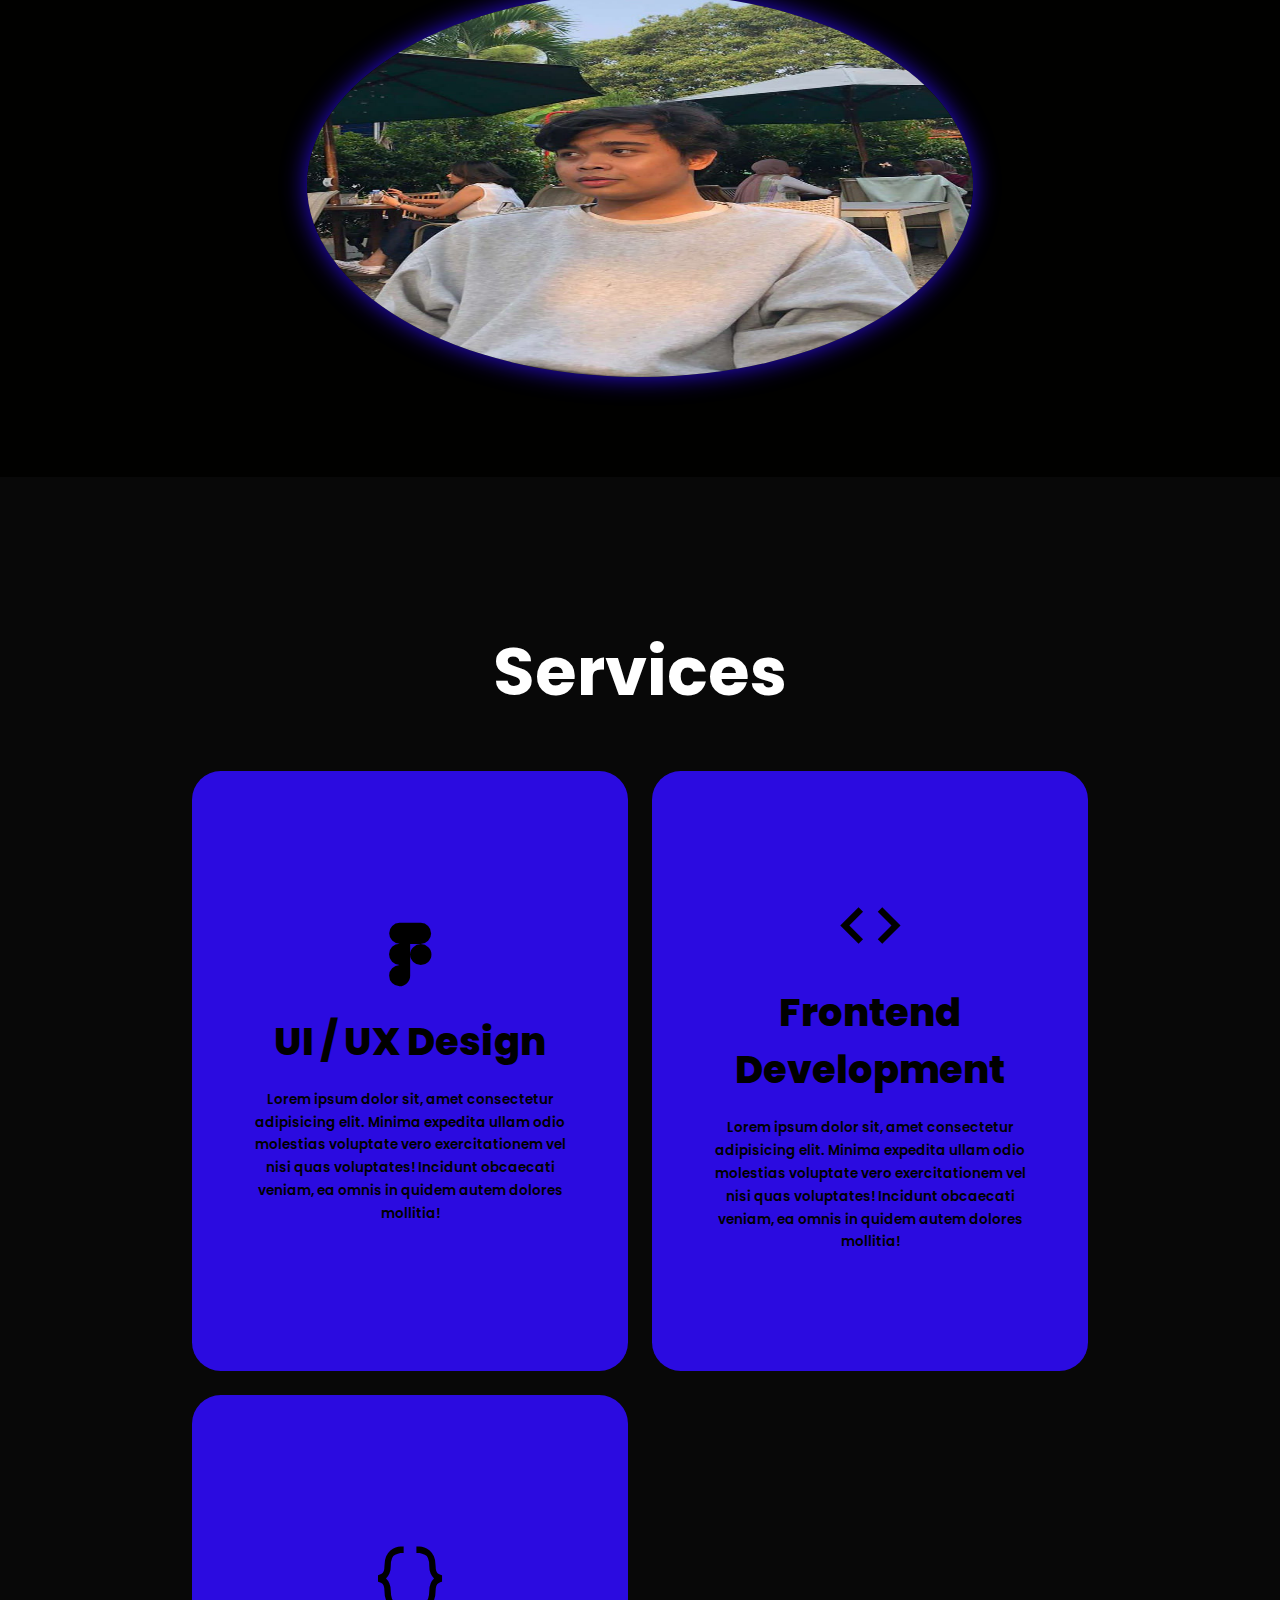
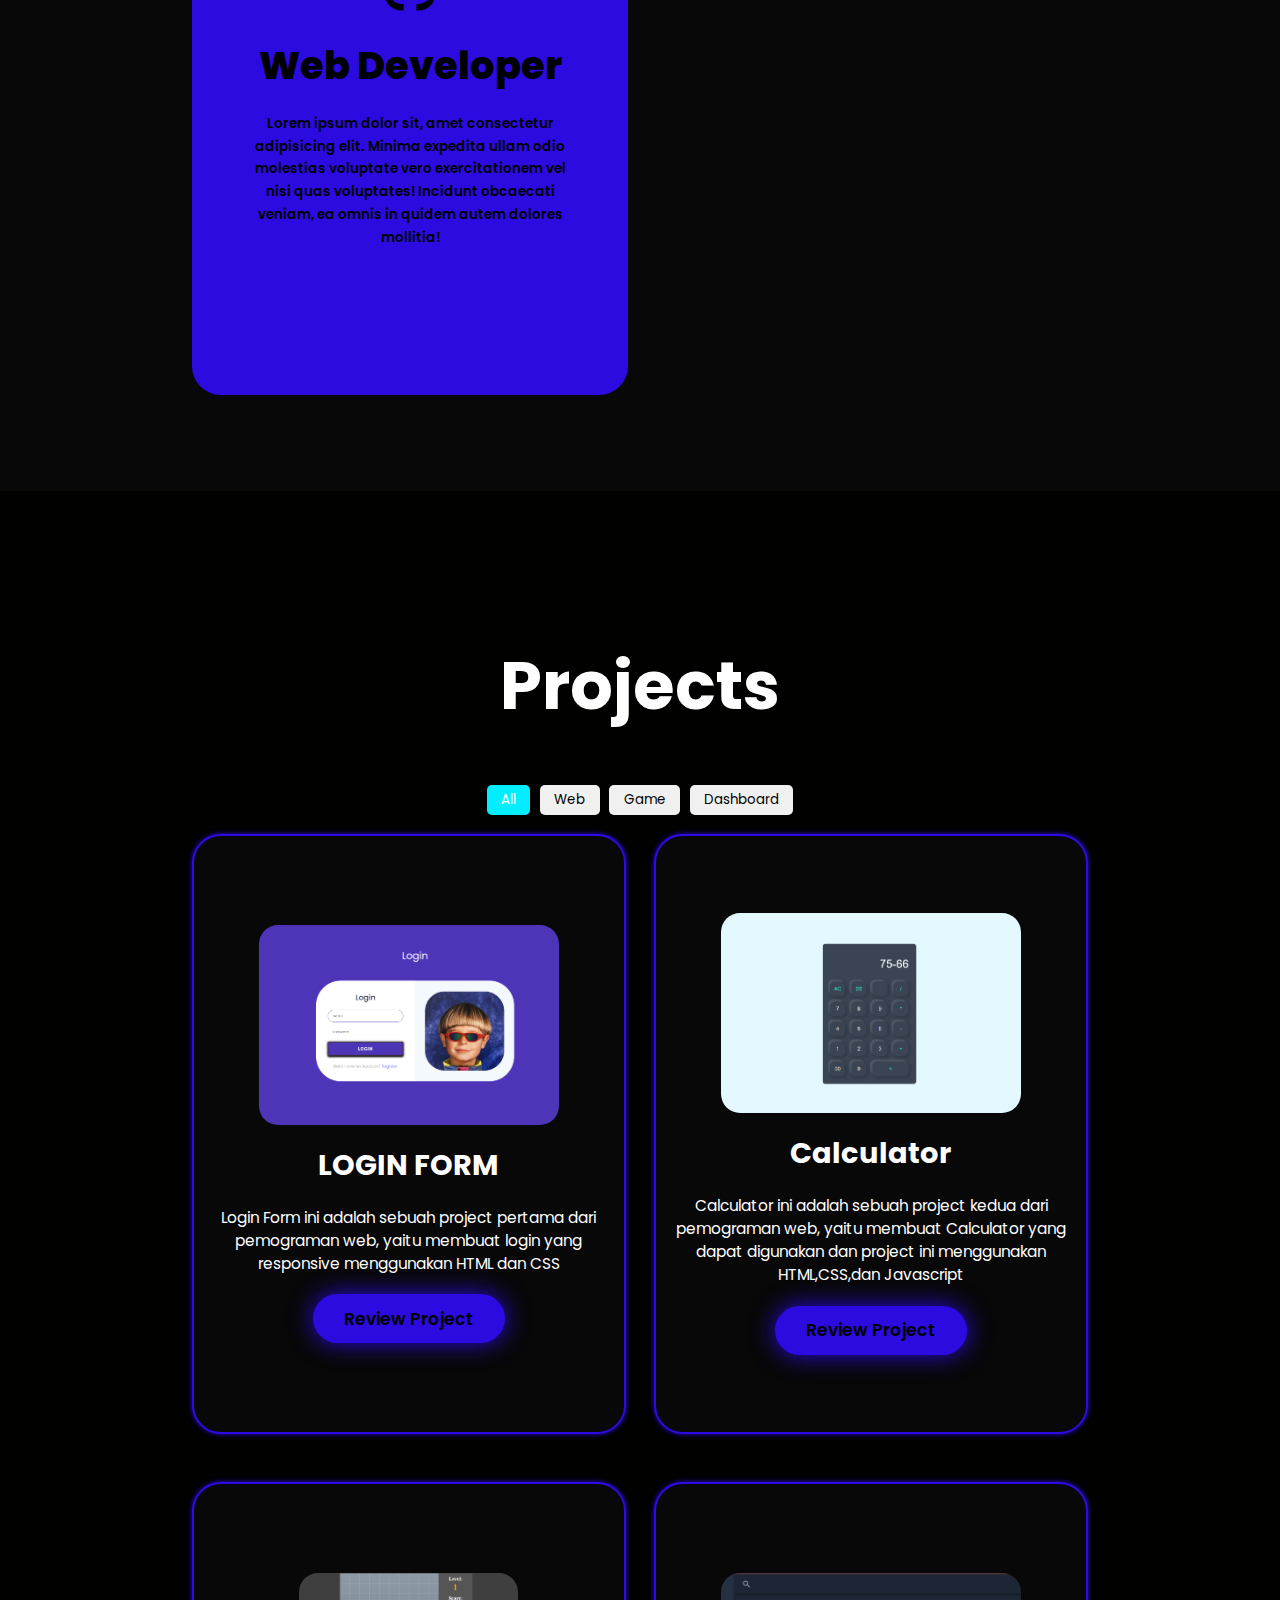
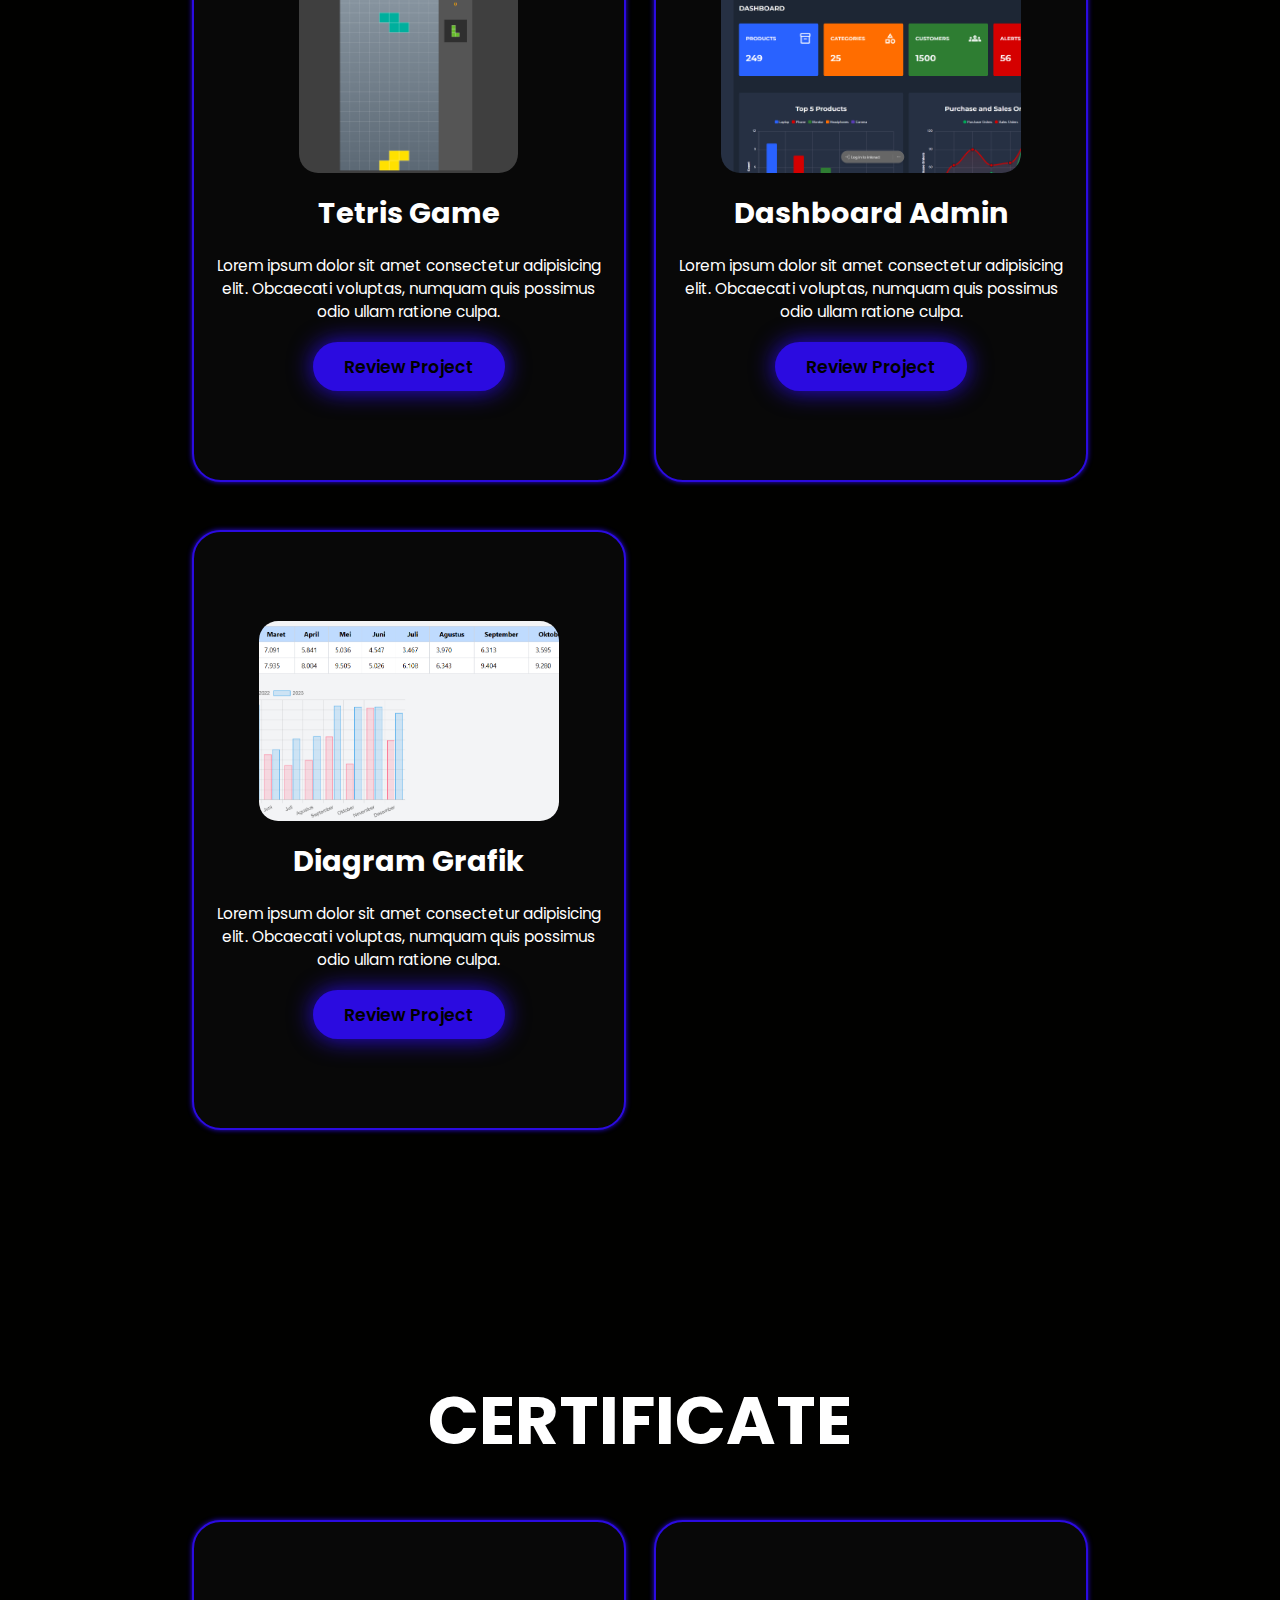
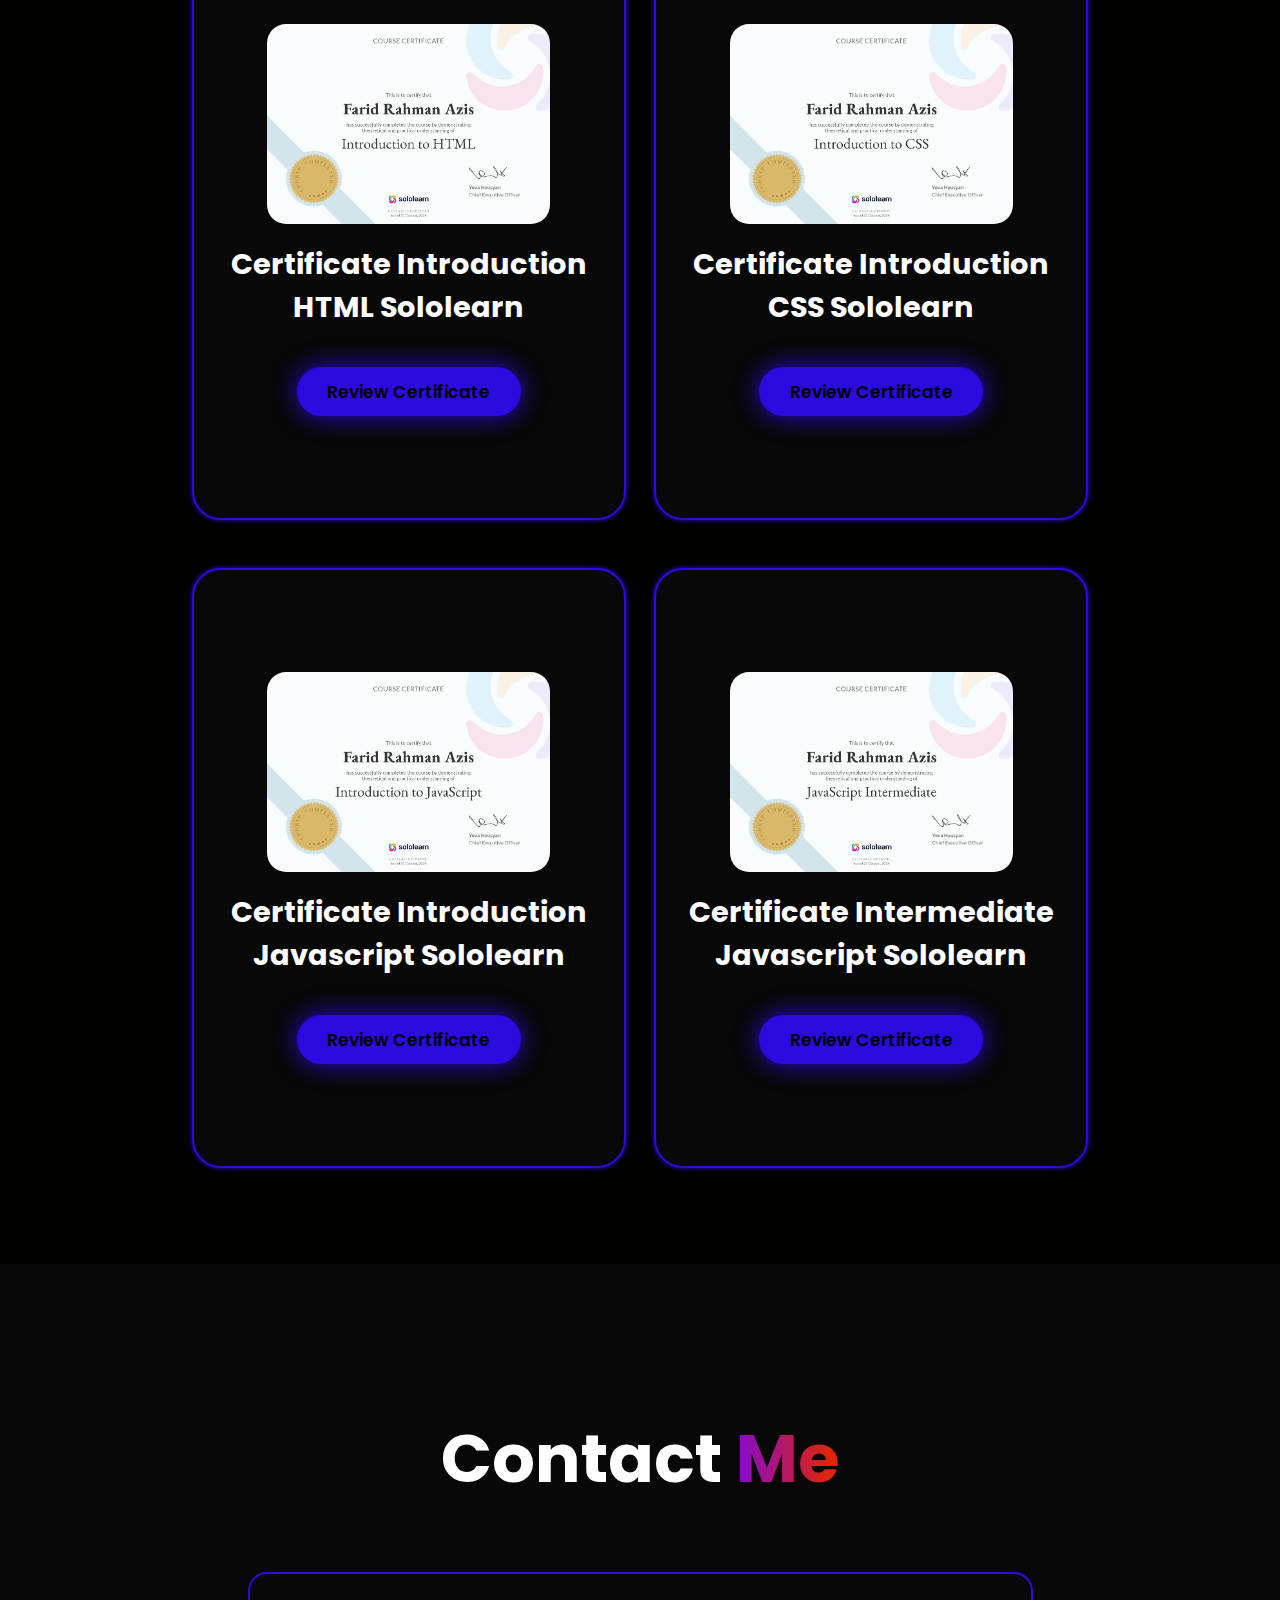
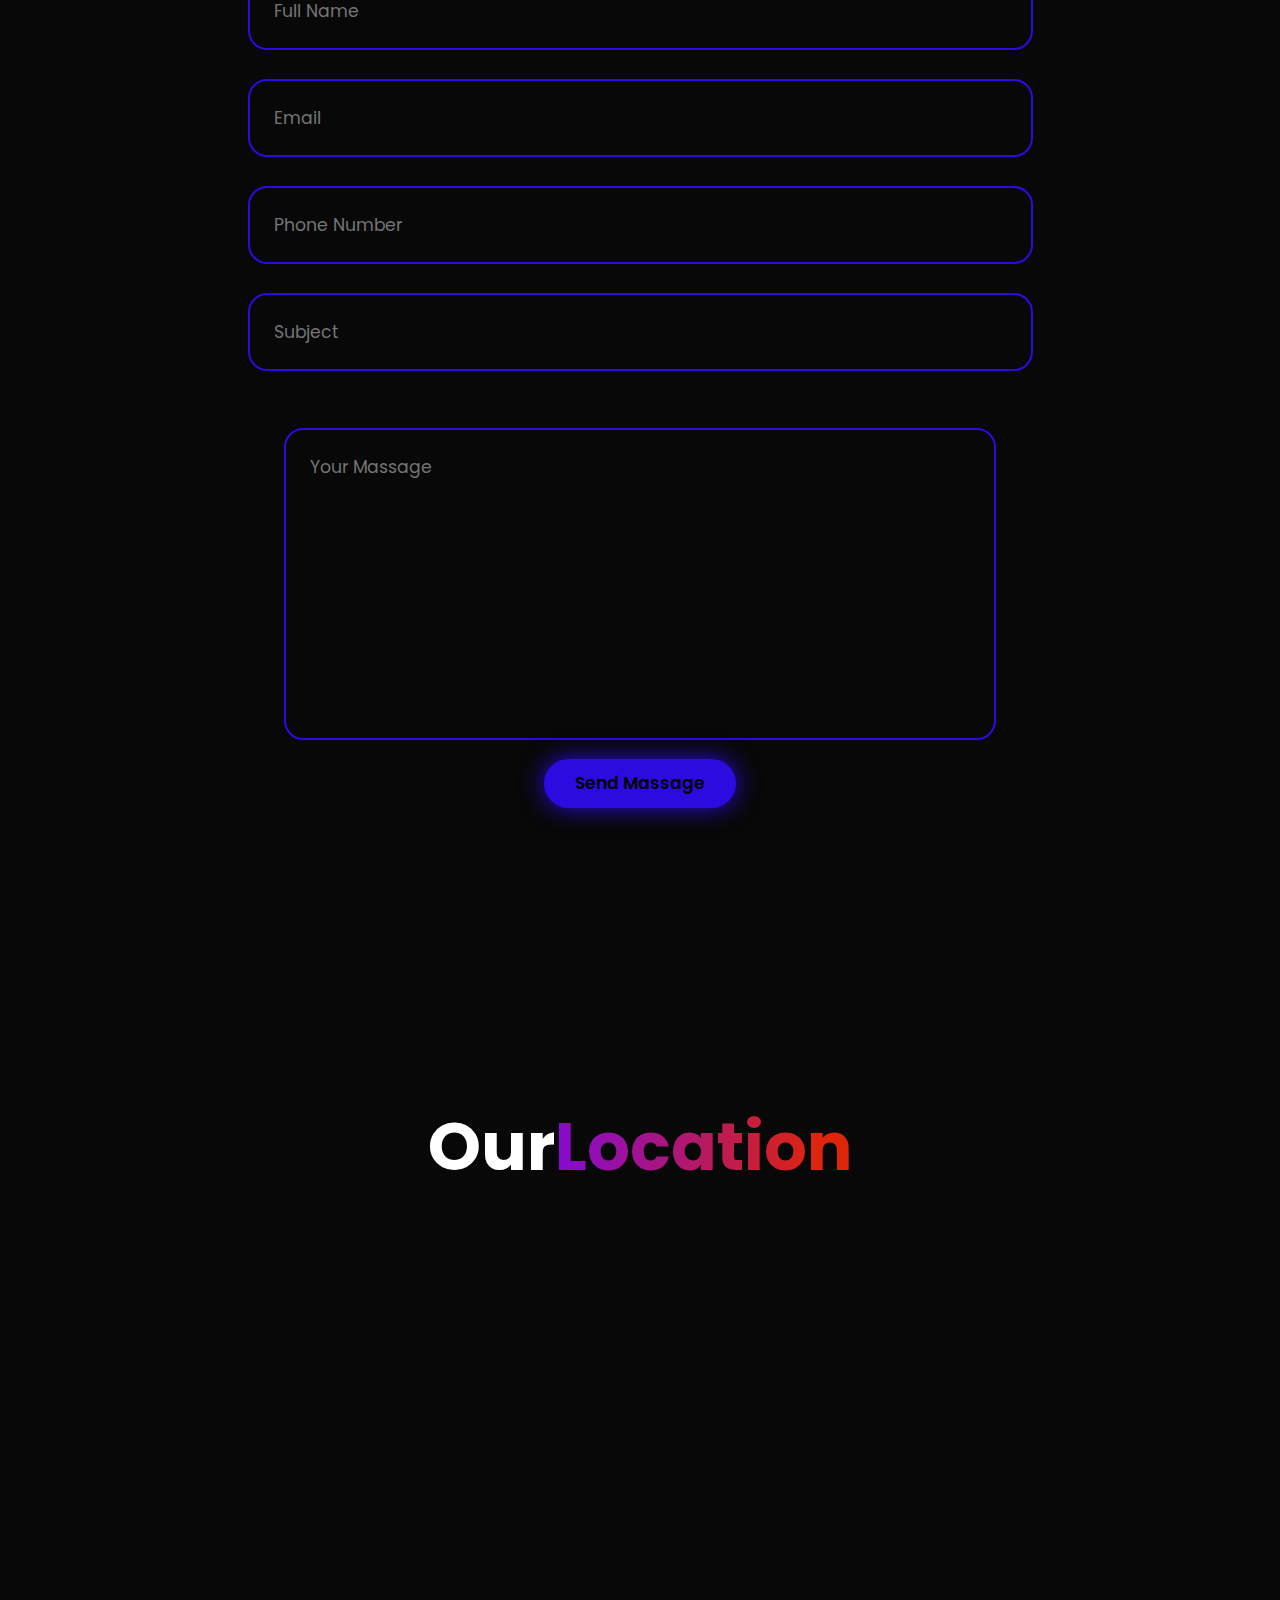
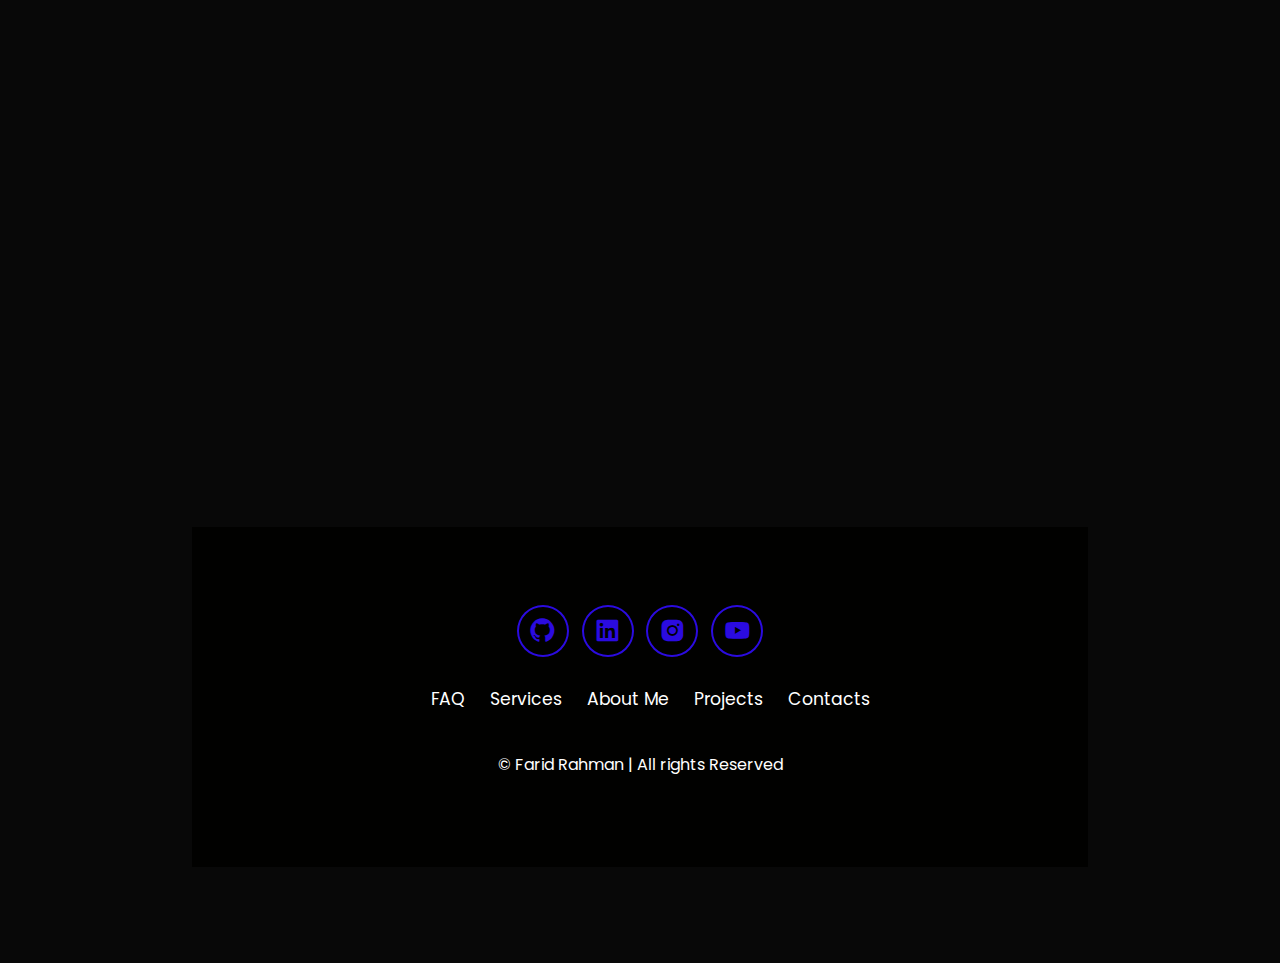
==== commit d54b5af6: "fix1" ====
--- a/index.html
+++ b/index.html
@@ -6,6 +6,38 @@
     <title>Portofolio</title>
     <link rel="stylesheet" href="style.css">
     <link href='https://unpkg.com/boxicons@2.1.4/css/boxicons.min.css' rel='stylesheet'>
+
+    <style>
+        .filter-buttons {
+            display: flex;
+            justify-content: center;
+            gap: 1rem;
+            margin-bottom: 2rem;
+        }
+        
+        .filter-btn {
+            padding: 0.5rem 1.5rem;
+            border: none;
+            border-radius: 5px;
+            background-color: #f0f0f0;
+            cursor: pointer;
+            transition: all 0.3s ease;
+        }
+        
+        .filter-btn.active {
+            background-color: #0ef;
+            color: white;
+        }
+        
+        .project-card {
+            transition: all 0.3s ease;
+        }
+        
+        .project-card.hide {
+            display: none;
+        }
+        </style>
+        
 </head>
 <body>
     <header class="header">
@@ -22,7 +54,6 @@
             <a href="#services">Services</a>
             <a href="#projects">Projects</a>
             <a href="#Certificate">Certificate</a>
-            <a href="#galery">Galery</a>
             <a href="#contact">Contact</a>
         </nav>
 
@@ -109,57 +140,59 @@
 
     <section class="projects" id="projects">
         <h1 class="heading">Projects</h1>
-
+    
+        <!-- Filter Buttons -->
+        <div class="filter-buttons">
+            <button class="filter-btn active" data-filter="all">All</button>
+            <button class="filter-btn" data-filter="web">Web</button>
+            <button class="filter-btn" data-filter="game">Game</button>
+            <button class="filter-btn" data-filter="dashboard">Dashboard</button>
+        </div>
+    
         <div class="projects-box">
-            
-            <div class="project-card">
+            <div class="project-card" data-category="web">
                 <img src="image.png" alt="">
-
                 <h3>LOGIN FORM</h3>
                 <p>Login Form ini adalah sebuah project pertama dari pemograman web, yaitu membuat login yang responsive menggunakan HTML dan CSS </p>
                 <a href="https://vercel.live/link/login-ecru-six.vercel.app?via=project-dashboard-alias-list&p=1" class="btn">Review Project</a>
             </div>
-
-            <div class="project-card">
+    
+            <div class="project-card" data-category="web">
                 <img src="calc.png" alt="">
-                
                 <h3>Calculator</h3>
                 <p>Calculator ini adalah sebuah project kedua dari pemograman web, yaitu membuat Calculator yang dapat digunakan dan project ini menggunakan HTML,CSS,dan Javascript</p>
                 <a href="https://vercel.live/link/calculator-2-snowy.vercel.app?via=project-dashboard-alias-list&p=1" class="btn">Review Project</a>
             </div>
             
-            <div class="project-card">
+            <div class="project-card" data-category="game">
                 <img src="tetris.png" alt="">
-
                 <h3>Tetris Game</h3>
-                <p>Lorem ipsum dolor sit amet consectetur adipisicing elit. Obcaecati voluptas, numquam quis possimus odio ullam ratione culpa, sapiente animi maxime esse sequi repellendus eos veniam quam dicta doloribus aperiam autem.</p>
+                <p>Lorem ipsum dolor sit amet consectetur adipisicing elit. Obcaecati voluptas, numquam quis possimus odio ullam ratione culpa.</p>
                 <a href="https://tertris.vercel.app/" class="btn">Review Project</a>
             </div>
             
-            <div class="project-card">
+            <div class="project-card" data-category="dashboard">
                 <img src="dashboard.png" alt="">
-
                 <h3>Dashboard Admin</h3>
-                <p>Lorem ipsum dolor sit amet consectetur adipisicing elit. Obcaecati voluptas, numquam quis possimus odio ullam ratione culpa, sapiente animi maxime esse sequi repellendus eos veniam quam dicta doloribus aperiam autem.</p>
+                <p>Lorem ipsum dolor sit amet consectetur adipisicing elit. Obcaecati voluptas, numquam quis possimus odio ullam ratione culpa.</p>
                 <a href="https://dasboard-admin.vercel.app/" class="btn">Review Project</a>
             </div>
-
-            <div class="project-card">
+    
+            <div class="project-card" data-category="dashboard">
                 <img src="diagram.png" alt="">
-
                 <h3>Diagram Grafik</h3>
-                <p>Lorem ipsum dolor sit amet consectetur adipisicing elit. Obcaecati voluptas, numquam quis possimus odio ullam ratione culpa, sapiente animi maxime esse sequi repellendus eos veniam quam dicta doloribus aperiam autem.</p>
+                <p>Lorem ipsum dolor sit amet consectetur adipisicing elit. Obcaecati voluptas, numquam quis possimus odio ullam ratione culpa.</p>
                 <a href="/grafikdiagram/index.html" class="btn">Review Project</a>
             </div>
         </div>
     </section>
 
-    <section class="projects" id="Certificate">
+    <section class="certificate" id="Certificate">
         <h1 class="heading">CERTIFICATE</h1> 
 
-        <div class="projects-box">
-            
-            <div class="project-card">
+        <div class="certificate-box">
+            
+            <div class="certificate-card">
                 <img src="certifhtml.jpg" alt="">
 
                 <h3>Certificate Introduction HTML Sololearn</h3>
@@ -167,7 +200,7 @@
                 <a href="https://www.sololearn.com/certificates/CC-GGHXYO7D" class="btn">Review Certificate </a>
             </div>
 
-            <div class="project-card">
+            <div class="certificate-card">
                 <img src="certifcss.jpg" alt="">
                 
                 <h3>Certificate Introduction CSS Sololearn</h3>
@@ -175,7 +208,7 @@
                 <a href="https://www.sololearn.com/certificates/CC-EJNOAIXE" class="btn">Review Certificate</a>
             </div>
             
-            <div class="project-card">
+            <div class="certificate-card">
                 <img src="certifjava.jpg" alt="">
 
                 <h3>Certificate Introduction Javascript Sololearn</h3>
@@ -183,7 +216,7 @@
                 <a href="https://www.sololearn.com/certificates/CC-PFRXIMRL" class="btn">Review Certificate</a>
             </div>
             
-            <div class="project-card">
+            <div class="certificate-card">
                 <img src="intermediate java.jpg" alt="">
 
                 <h3>Certificate Intermediate Javascript Sololearn</h3>
@@ -267,5 +300,37 @@
         </p>
     </footer>
     <script src="script.js"></script>
+    <script>
+        document.addEventListener('DOMContentLoaded', function() {
+            // Function to setup filtering
+            function setupFilter(buttonClass, cardClass, containerClass) {
+                const filterButtons = document.querySelectorAll(buttonClass);
+                const cards = document.querySelectorAll(cardClass);
+        
+                filterButtons.forEach(button => {
+                    button.addEventListener('click', () => {
+                        // Remove active class from all buttons in this section
+                        filterButtons.forEach(btn => btn.classList.remove('active'));
+                        // Add active class to clicked button
+                        button.classList.add('active');
+        
+                        const filterValue = button.getAttribute('data-filter');
+        
+                        cards.forEach(card => {
+                            if (filterValue === 'all' || card.getAttribute('data-category') === filterValue) {
+                                card.classList.remove('hide');
+                            } else {
+                                card.classList.add('hide');
+                            }
+                        });
+                    });
+                });
+            }
+        
+            // Setup filters for both sections independently
+            setupFilter('.filter-btn', '.project-card', '.projects-box');
+            setupFilter('.cert-filter-btn', '.certificate-card', '.certificate-box');
+        });
+        </script>
 </body>
 </html>--- a/style.css
+++ b/style.css
@@ -339,7 +339,59 @@
   .project-card p{
     font-size: 1.6rem;
   }
-  
+
+  .certificate{
+    background-color: var(--second-bg-color);
+  }
+  .certificate-box{
+    display: grid;
+    grid-template-columns: repeat(auto-fit, minmax(350px, 1fr));
+    place-items: center;
+    gap: 3rem;
+    row-gap: 5rem;
+  }
+  .certificate-card{
+    display: flex;
+    height: 600px;
+    flex-direction: column;
+    align-items: center;
+    justify-content: center;
+    text-align: center;
+    background-color: var(--bg-color);
+    border: 2px solid var(--main-color);
+    border-radius: 3rem;
+    gap: 2rem;
+    padding: 5rem 2rem;
+    overflow: hidden;
+    cursor: pointer;
+    box-shadow: 0 0 5px var(--main-color);
+    transition: 0.3s ease;
+  }
+  .certificate-card:hover{
+    box-shadow: 0 0 25px var(--main-color),              0 0 50px var(--main-color);
+    transform: scale(1.02);
+    -webkit-transform: scale(1.02);
+    -moz-transform: scale(1.02);
+    -ms-transform: scale(1.02);
+    -o-transform: scale(1.02);
+  }
+  .certificate-card img{
+    max-width: 300px;
+    height: 200px;
+    border-radius: 2em;
+    object-fit: cover;
+    -webkit-border-radius: 2em;
+    -moz-border-radius: 2em;
+    -ms-border-radius: 2em;
+    -o-border-radius: 2em;
+  }
+    .certificate-card h3{
+      font-size: 3rem;
+    }
+    .certificate-card p{
+      font-size: 1.6rem;
+    }
+
 .contact{
   background-color: var(--bg-color);
 }
